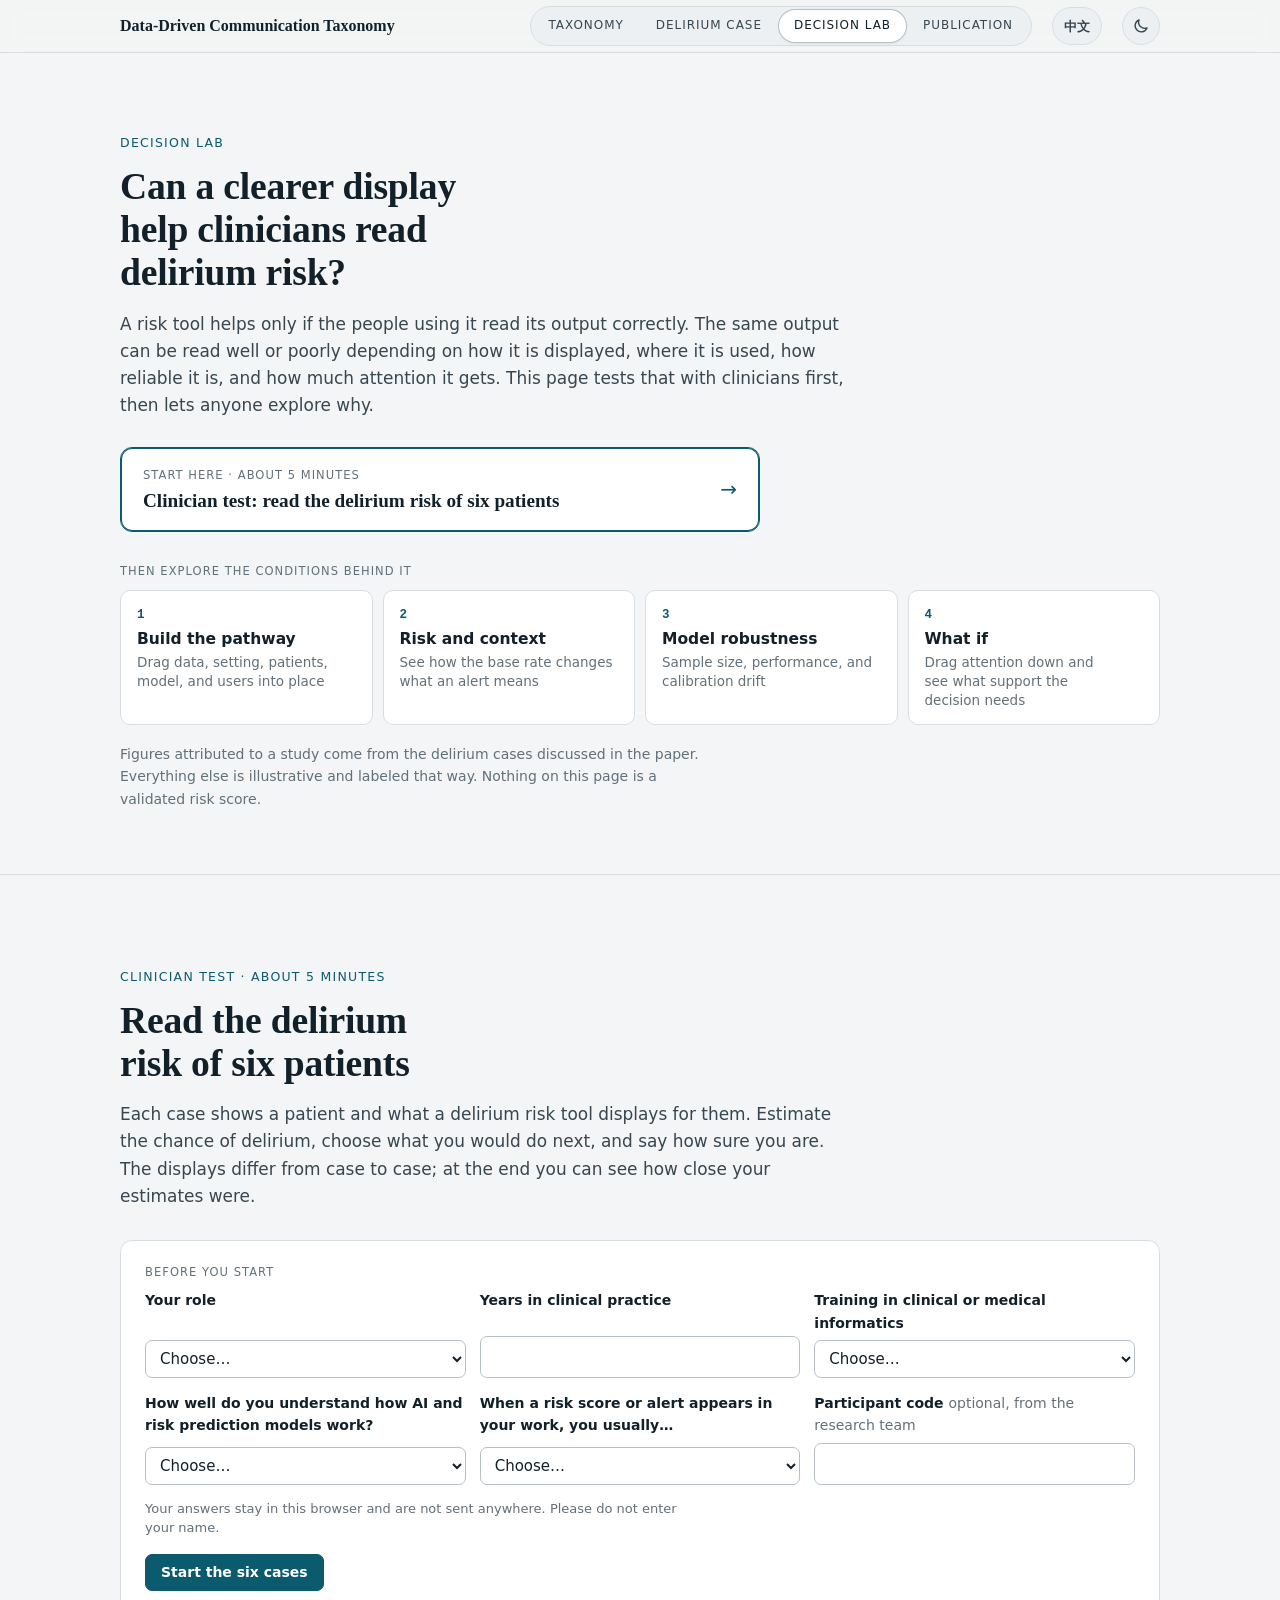
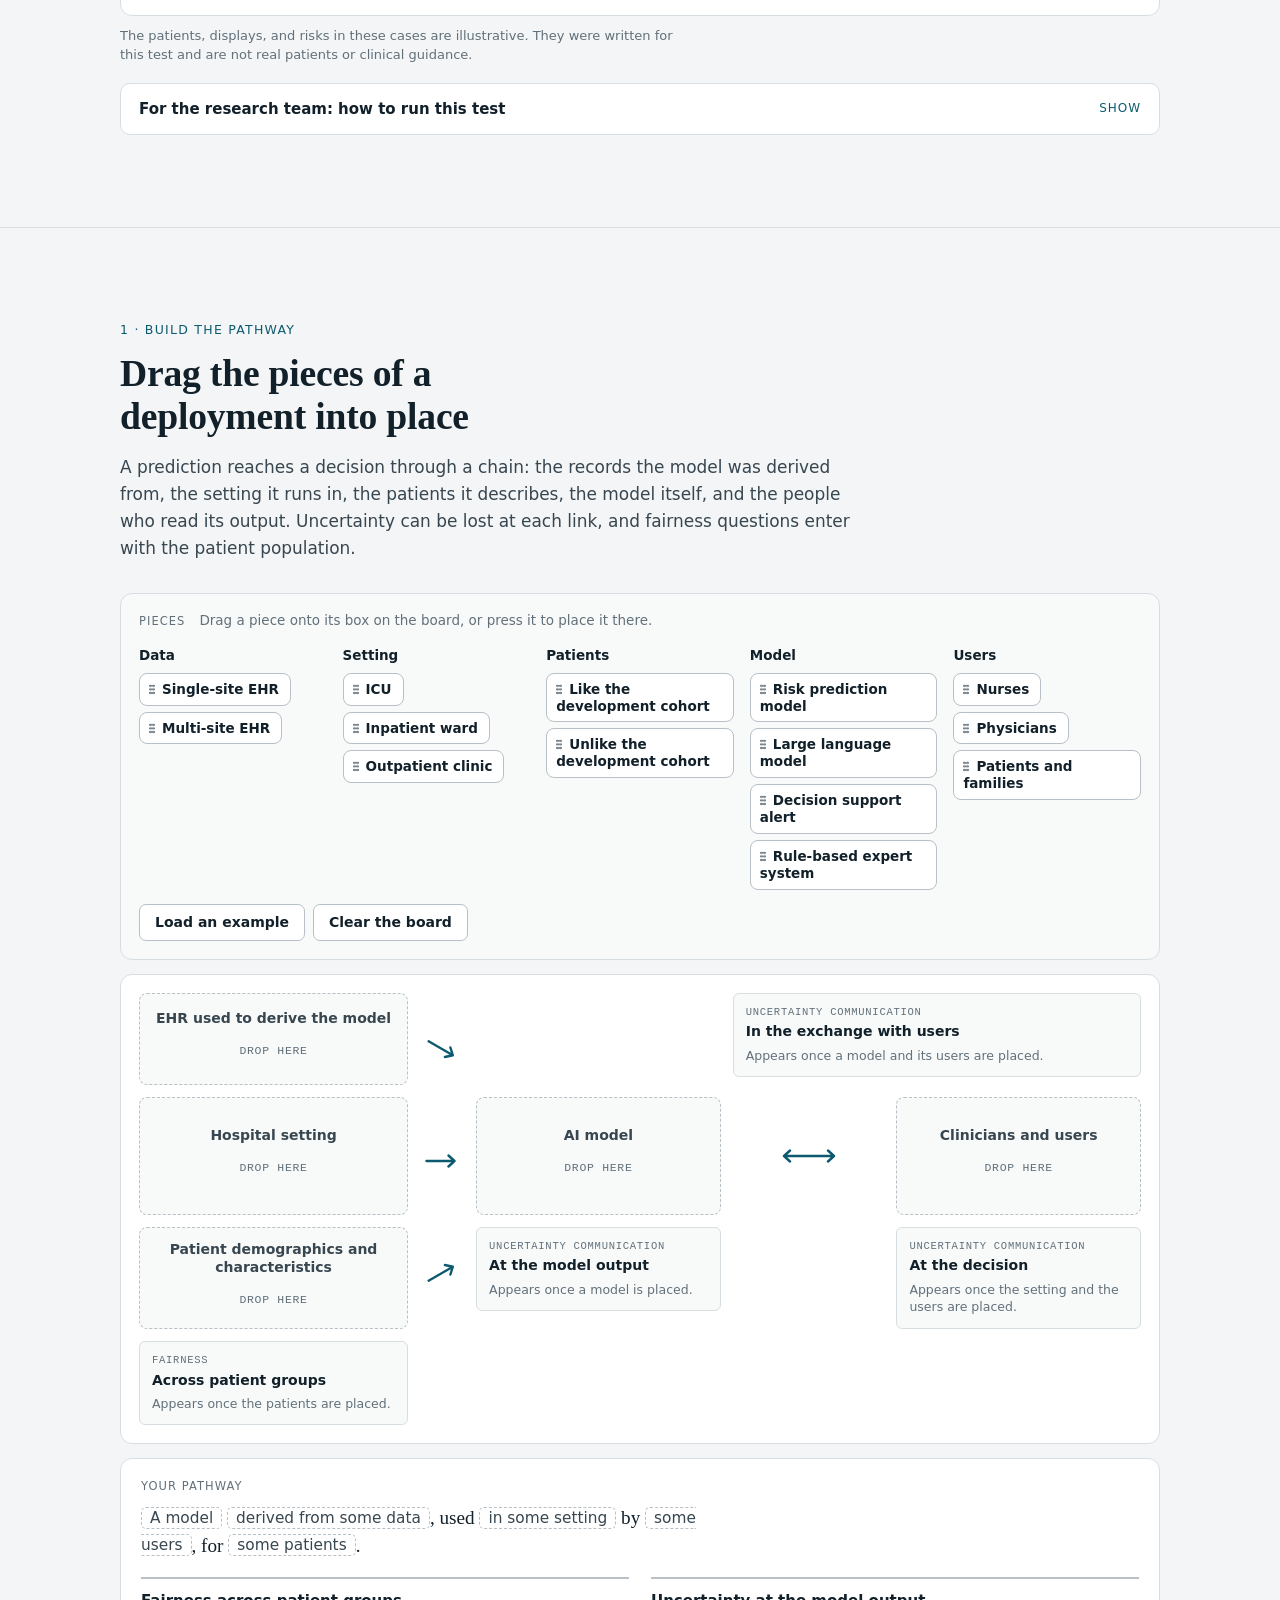
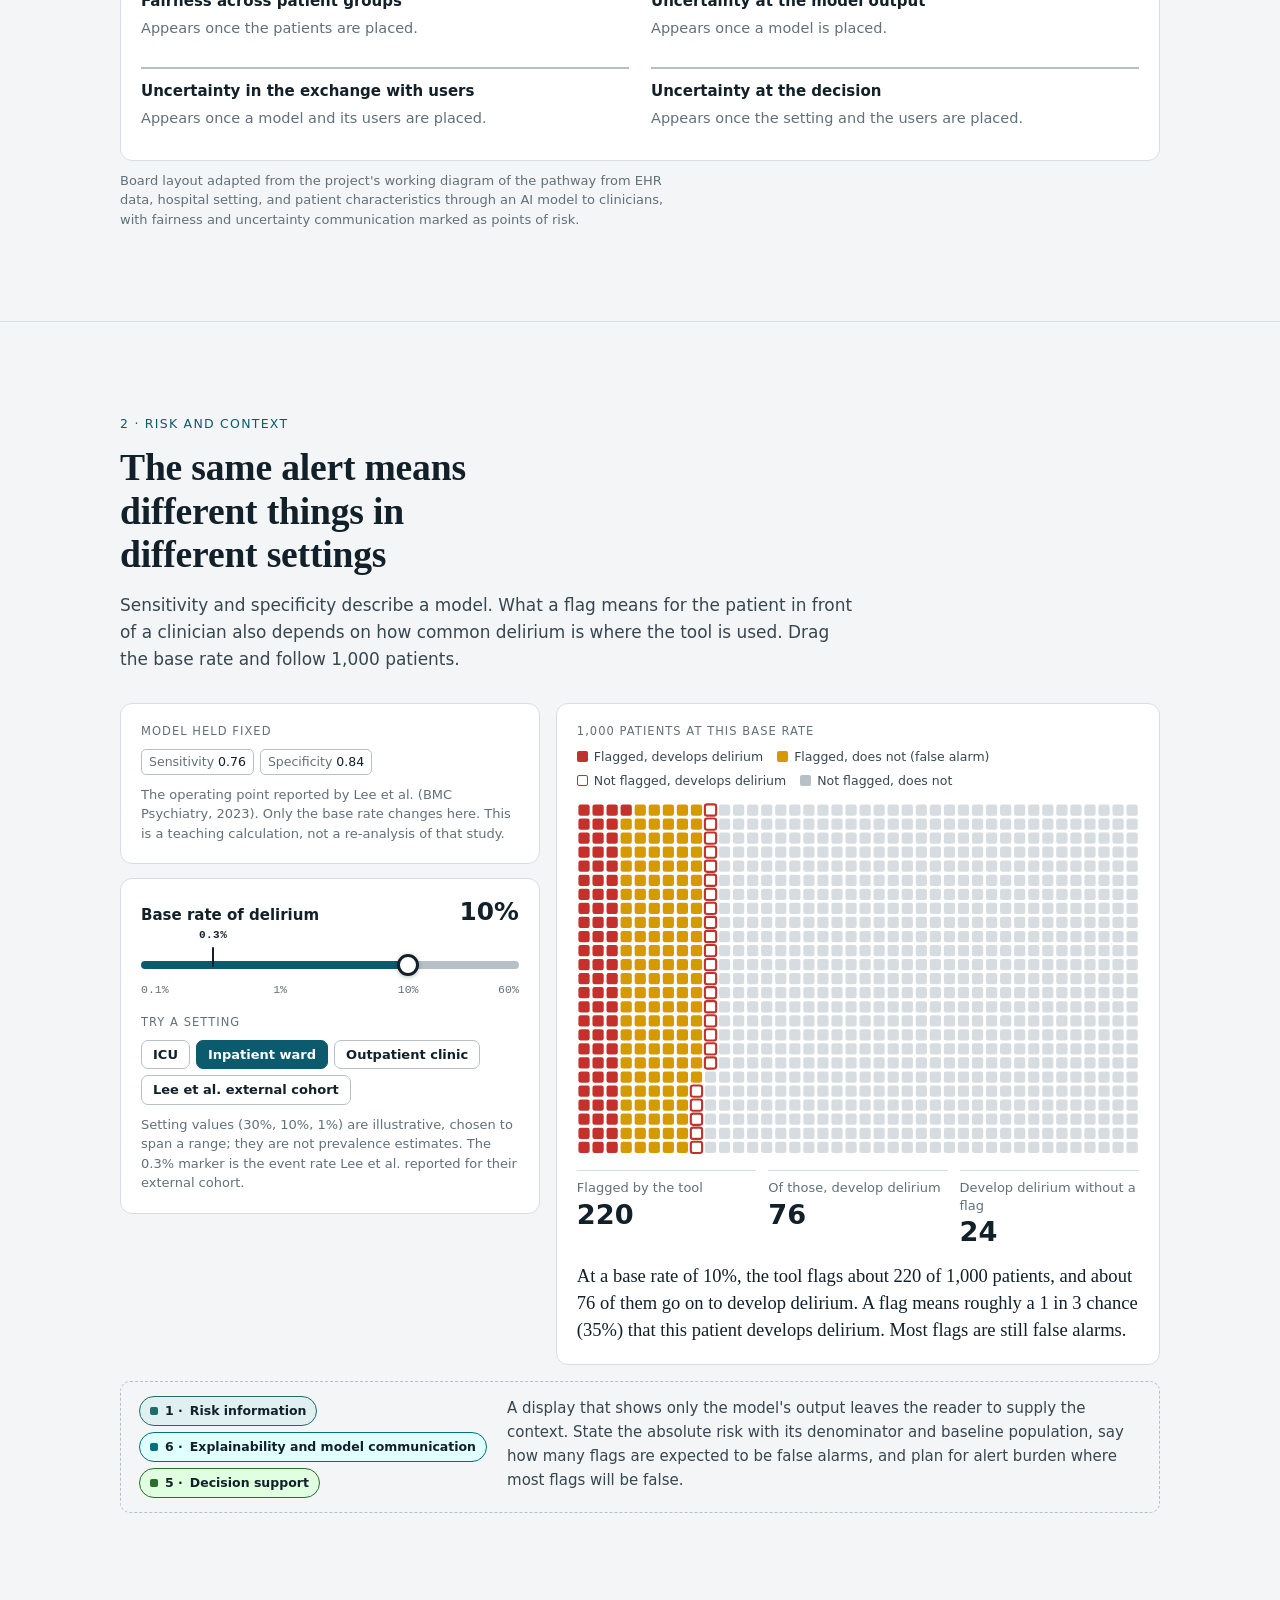
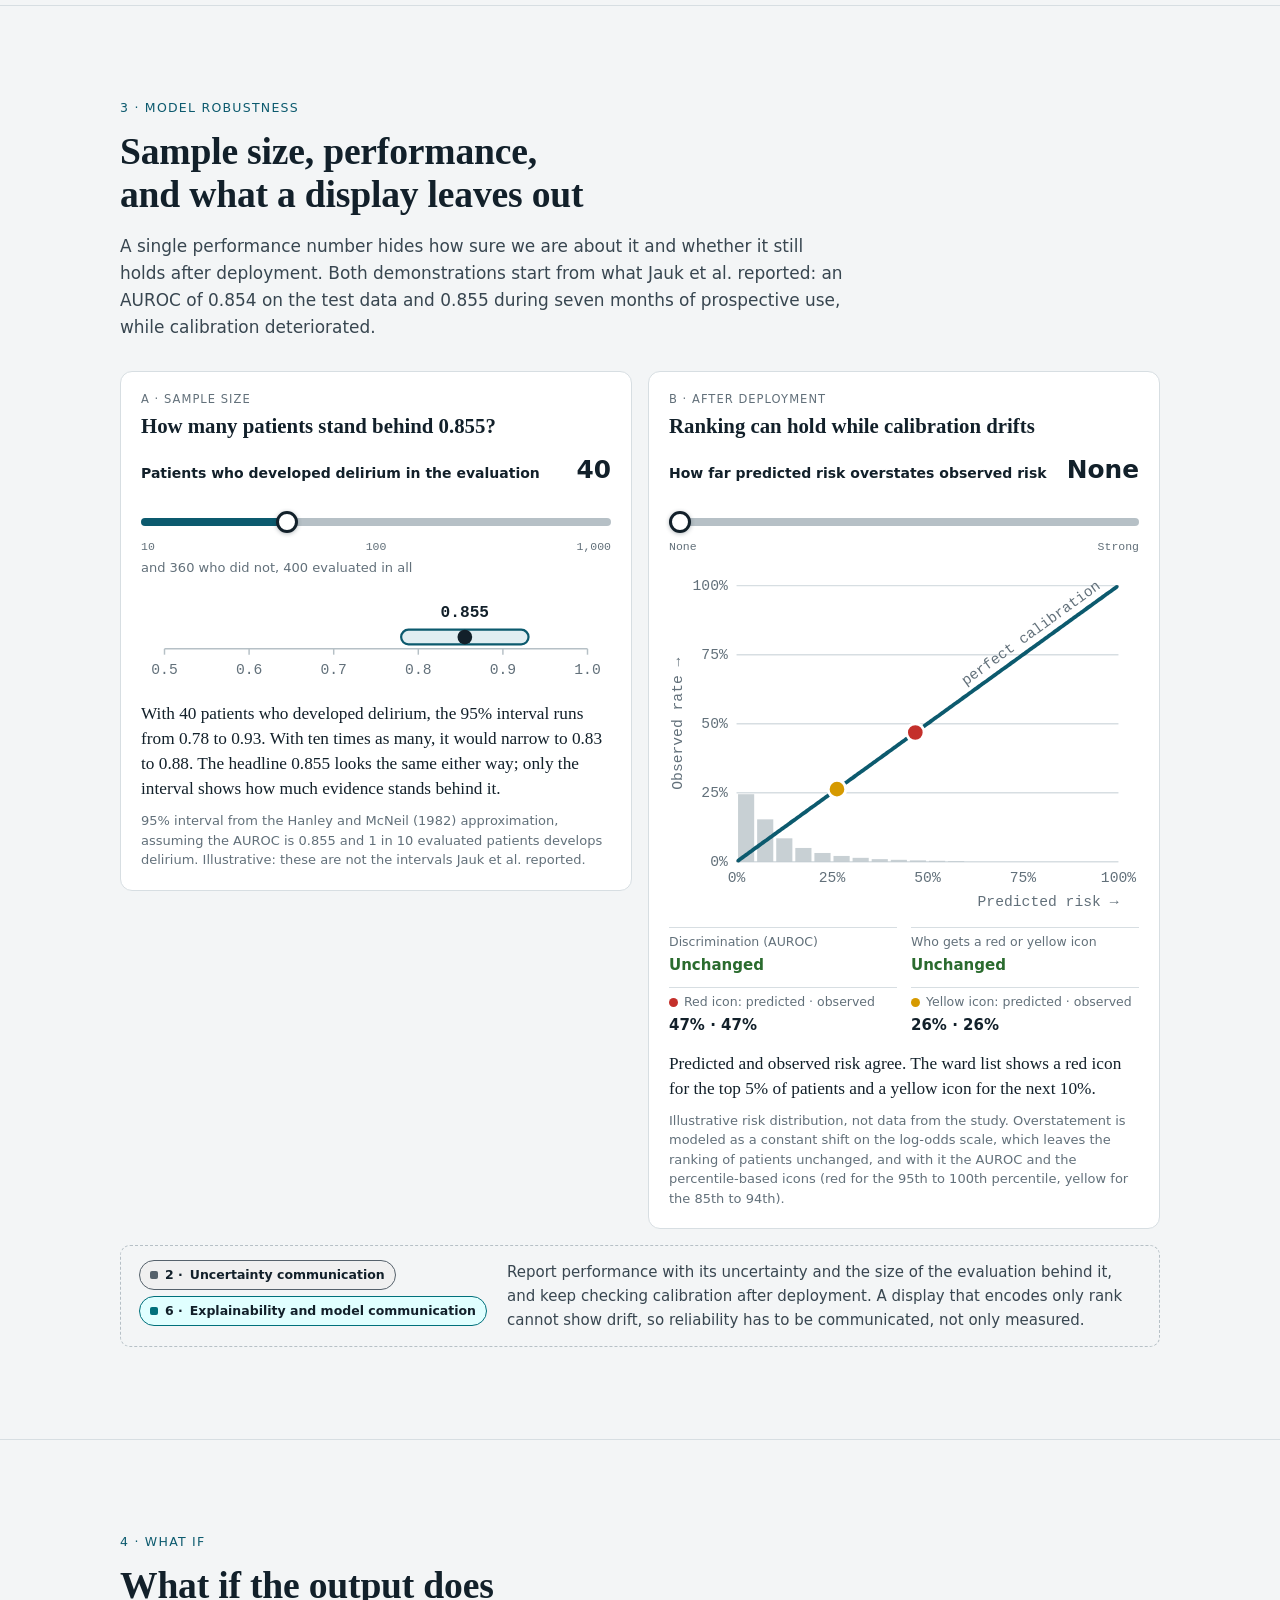
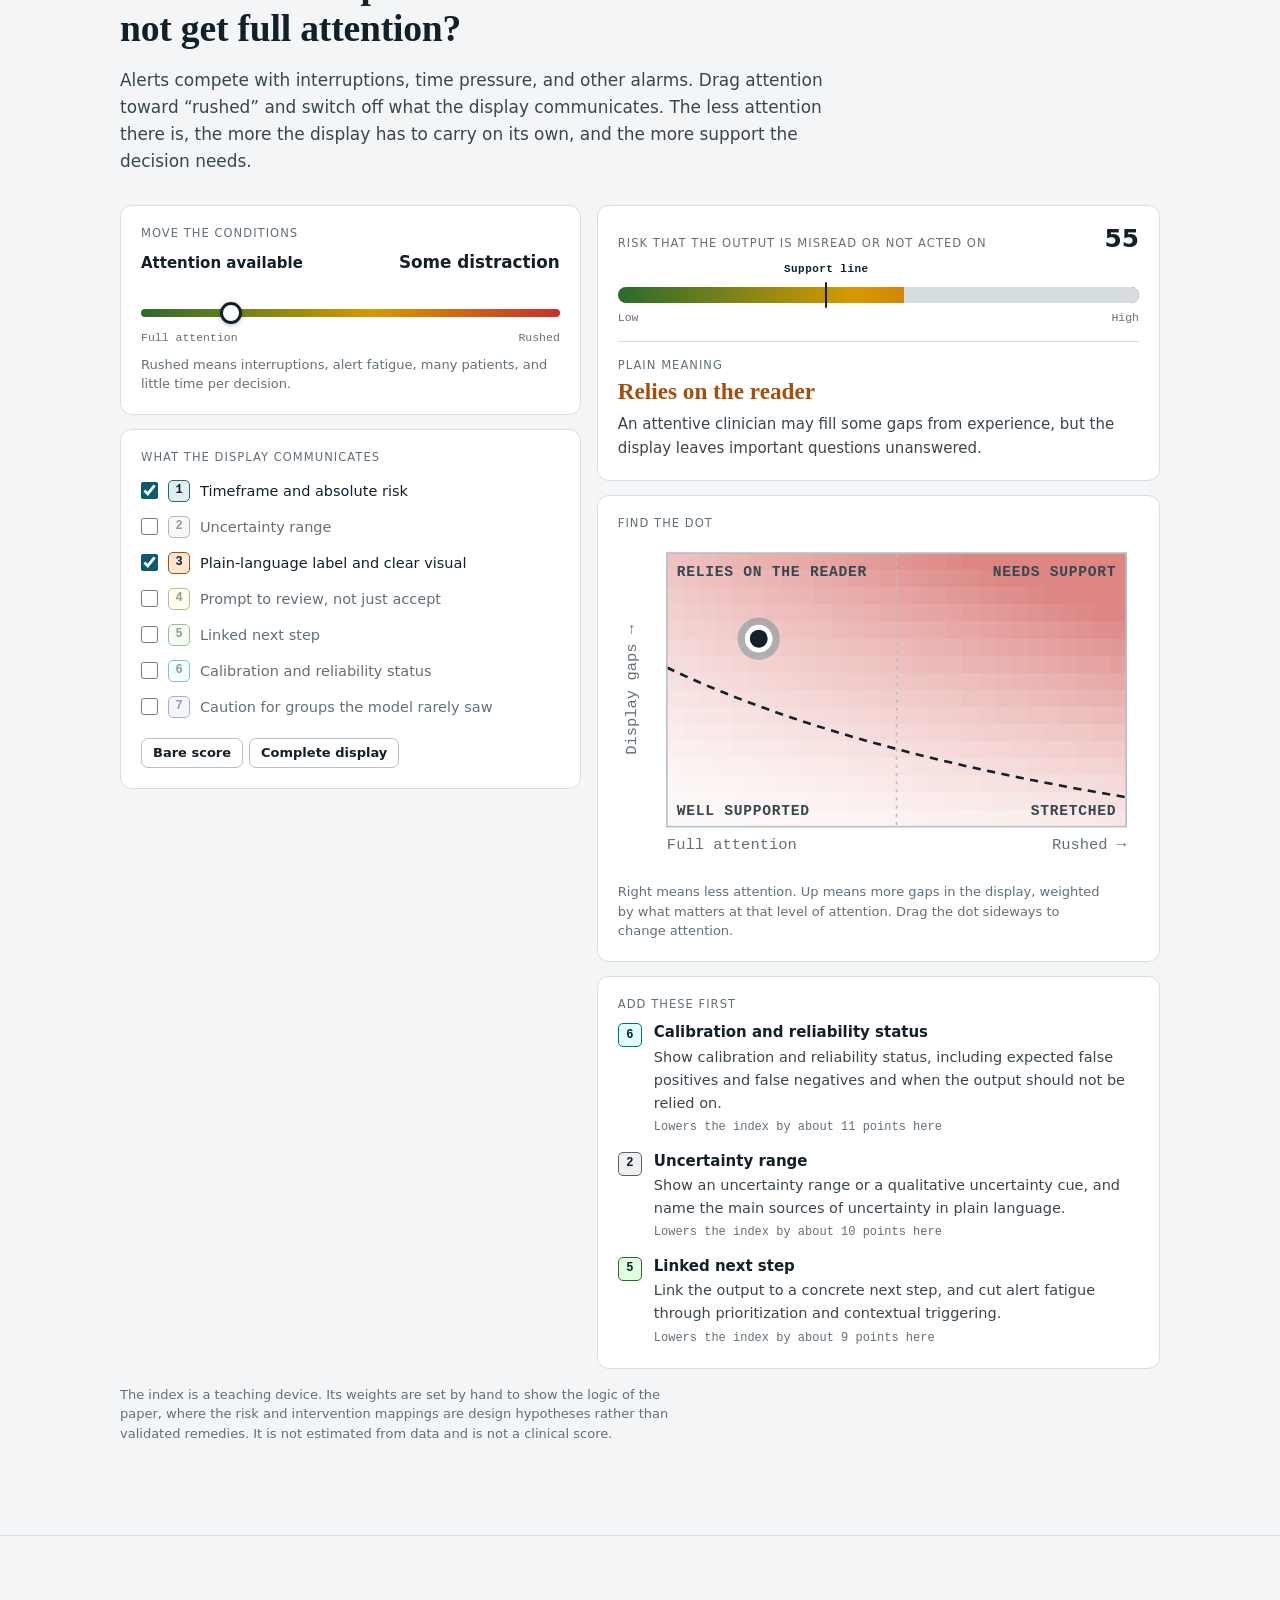
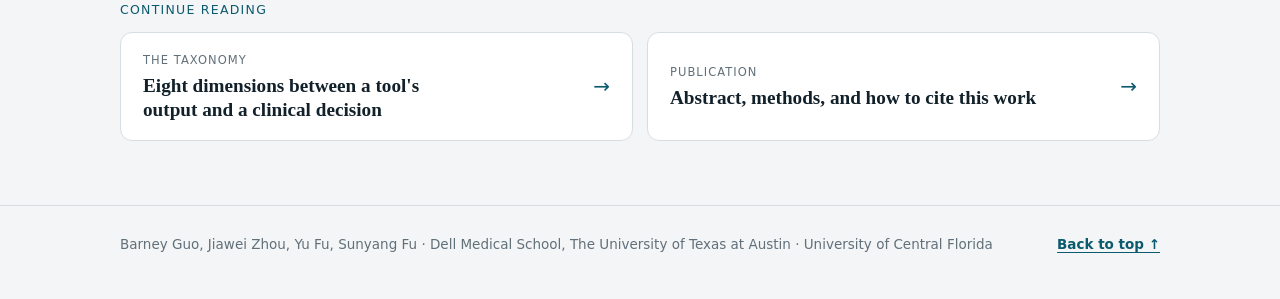
==== taxonomy-decision-lab.html @ 7ab99c5d "Ask clinicians about their informatics and AI background" ====
<!doctype html>
<html lang="en" data-title-zh="决策实验室 · 数据驱动沟通分类法">
<head>
<meta charset="utf-8">
<meta name="viewport" content="width=device-width, initial-scale=1">
<script>(function(d){var m=/[?&]lang=(en|zh)\b/.exec(location.search),l=m&&m[1];try{var t=localStorage.getItem('taxonomy-theme');if(t==='light'||t==='dark'){d.setAttribute('data-theme',t);}if(l){localStorage.setItem('taxonomy-lang',l);}else{l=localStorage.getItem('taxonomy-lang');}}catch(e){}if(l==='zh'){d.lang='zh-CN';}})(document.documentElement);</script>
<title>Decision lab · Data-Driven Communication Taxonomy</title>
<meta name="description" content="A clinician test of whether a clearer display helps clinicians read delirium risk, with hands-on demonstrations of how context, model robustness, and attention shape what a risk prediction needs to communicate, read through A Taxonomy of Issues in Healthcare Data-Driven Communication for Clinical Decision-Making.">
<link rel="preconnect" href="https://fonts.googleapis.com">
<link rel="preconnect" href="https://fonts.gstatic.com" crossorigin>
<link rel="stylesheet" href="https://fonts.googleapis.com/css2?family=Atkinson+Hyperlegible+Mono:wght@400;500;600&family=Atkinson+Hyperlegible+Next:ital,wght@0,400;0,500;0,600;0,700;1,400&family=Spectral:ital,wght@0,500;0,600;1,400;1,500&display=swap">
<link rel="stylesheet" href="taxonomy-shared.css">
<link rel="stylesheet" href="taxonomy-decision-lab.css">
</head>
<body>
<!-- Page 3 of 4 · Decision lab. Other pages: taxonomy.html, taxonomy-delirium.html, taxonomy-publication.html. Shared files: taxonomy-shared.css, taxonomy-shared.js. Files for this page only: taxonomy-decision-lab.css, taxonomy-decision-lab.js. -->

<header class="topbar">
  <div class="frame topbar-in">
    <a class="brand" href="taxonomy.html"><span data-l="en">Data-Driven Communication Taxonomy</span><span data-l="zh">数据驱动沟通分类法</span></a>
    <nav class="page-tabs" aria-label="Pages">
      <a class="page-tab" href="taxonomy.html"><span data-l="en">Taxonomy</span><span data-l="zh">分类法</span></a>
      <a class="page-tab" href="taxonomy-delirium.html"><span data-l="en">Delirium case</span><span data-l="zh">谵妄案例</span></a>
      <a class="page-tab" href="taxonomy-decision-lab.html" aria-current="page"><span data-l="en">Decision lab</span><span data-l="zh">决策实验室</span></a>
      <a class="page-tab" href="taxonomy-publication.html"><span data-l="en">Publication</span><span data-l="zh">论文</span></a>
    </nav>
    <button class="lang-toggle" type="button" lang="zh-CN" aria-label="Switch to Chinese">中文</button>
    <button class="theme-toggle" type="button" aria-label="Dark theme" aria-pressed="false" title="Switch to dark theme">
      <svg class="i-moon" width="18" height="18" viewBox="0 0 24 24" aria-hidden="true"><path d="M20 14.6A8.2 8.2 0 0 1 9.4 4a8.2 8.2 0 1 0 10.6 10.6Z" fill="none" stroke="currentColor" stroke-width="1.8" stroke-linejoin="round"/></svg>
      <svg class="i-sun" width="18" height="18" viewBox="0 0 24 24" aria-hidden="true"><circle cx="12" cy="12" r="4.2" fill="none" stroke="currentColor" stroke-width="1.8"/><path d="M12 2.6v2.2M12 19.2v2.2M2.6 12h2.2M19.2 12h2.2M5.4 5.4 7 7M17 17l1.6 1.6M5.4 18.6 7 17M17 7l1.6-1.6" stroke="currentColor" stroke-width="1.8" stroke-linecap="round"/></svg>
    </button>
  </div>
</header>

<main id="top">
  <section class="sec lab-hero" id="lab" aria-labelledby="lab-title">
    <div class="frame">
      <p class="kicker"><span data-l="en">Decision lab</span><span data-l="zh">决策实验室</span></p>
      <h1 id="lab-title"><span data-l="en">Can a clearer display help clinicians read delirium risk?</span><span data-l="zh">更清晰的显示，能帮助临床医生读懂谵妄风险吗？</span></h1>
      <p class="lede"><span data-l="en">A risk tool helps only if the people using it read its output correctly. The same output can be read well or poorly depending on how it is displayed, where it is used, how reliable it is, and how much attention it gets. This page tests that with clinicians first, then lets anyone explore why.</span><span data-l="zh">风险工具只有在使用者正确读懂它的输出时才有用。同一个输出能否被读懂，取决于它如何显示、在哪里使用、有多可靠，以及得到多少注意力。这个页面先请临床医生做测试，然后让任何人都可以探索其中的原因。</span></p>
      <a class="next-card lab-start" href="#test">
        <span><span class="label"><span data-l="en">Start here · about 5 minutes</span><span data-l="zh">从这里开始 · 约 5 分钟</span></span><span class="next-name"><span data-l="en">Clinician test: read the delirium risk of six patients</span><span data-l="zh">临床医生测试：判断六位患者的谵妄风险</span></span></span>
        <span class="next-arrow" aria-hidden="true">→</span>
      </a>
      <p class="label lab-then"><span data-l="en">Then explore the conditions behind it</span><span data-l="zh">然后探索背后的条件</span></p>
      <ol class="lab-steps">
        <li><a href="#pathway"><span class="lab-step-num">1</span><span class="lab-step-name"><span data-l="en">Build the pathway</span><span data-l="zh">搭建路径</span></span><span class="lab-step-q"><span data-l="en">Drag data, setting, patients, model, and users into place</span><span data-l="zh">把数据、场景、患者、模型和使用者拖到对应位置</span></span></a></li>
        <li><a href="#context"><span class="lab-step-num">2</span><span class="lab-step-name"><span data-l="en">Risk and context</span><span data-l="zh">风险与情境</span></span><span class="lab-step-q"><span data-l="en">See how the base rate changes what an alert means</span><span data-l="zh">看基础发生率如何改变一个警报的含义</span></span></a></li>
        <li><a href="#robust"><span class="lab-step-num">3</span><span class="lab-step-name"><span data-l="en">Model robustness</span><span data-l="zh">模型稳健性</span></span><span class="lab-step-q"><span data-l="en">Sample size, performance, and calibration drift</span><span data-l="zh">样本量、性能与校准漂移</span></span></a></li>
        <li><a href="#attention"><span class="lab-step-num">4</span><span class="lab-step-name"><span data-l="en">What if</span><span data-l="zh">如果……会怎样</span></span><span class="lab-step-q"><span data-l="en">Drag attention down and see what support the decision needs</span><span data-l="zh">降低注意力，看决策需要哪些支持</span></span></a></li>
      </ol>
      <p class="lab-note"><span data-l="en">Figures attributed to a study come from the delirium cases discussed in the paper. Everything else is illustrative and labeled that way. Nothing on this page is a validated risk score.</span><span data-l="zh">标注了出处的数字来自论文讨论的谵妄案例，其余均为示例性数据，并已注明。本页没有任何内容是经过验证的风险评分。</span></p>
    </div>
  </section>

  <section class="sec" id="test" aria-labelledby="test-title">
    <div class="frame">
      <p class="kicker"><span data-l="en">Clinician test · about 5 minutes</span><span data-l="zh">临床医生测试 · 约 5 分钟</span></p>
      <h2 id="test-title"><span data-l="en">Read the delirium risk of six patients</span><span data-l="zh">判断六位患者的谵妄风险</span></h2>
      <p class="lede"><span data-l="en">Each case shows a patient and what a delirium risk tool displays for them. Estimate the chance of delirium, choose what you would do next, and say how sure you are. The displays differ from case to case; at the end you can see how close your estimates were.</span><span data-l="zh">每个病例展示一位患者，以及谵妄风险工具为这位患者显示的内容。请估计发生谵妄的可能性，选择下一步怎么做，并说明你有多确定。各病例的显示方式不同；最后你可以看到自己的估计有多接近。</span></p>

      <div class="lab-card test" id="test-box">
        <form class="test-intro" id="test-intro">
          <p class="label"><span data-l="en">Before you start</span><span data-l="zh">开始之前</span></p>
          <div class="test-fields">
            <label class="test-field"><span><span data-l="en">Your role</span><span data-l="zh">你的身份</span></span>
              <select id="test-role" required>
                <option value="" data-zh="请选择…">Choose…</option>
                <option value="Nurse" data-zh="护士">Nurse</option>
                <option value="Physician" data-zh="医生">Physician</option>
                <option value="Other clinician" data-zh="其他临床人员">Other clinician</option>
                <option value="Not a clinician" data-zh="非临床人员">Not a clinician</option>
              </select>
            </label>
            <label class="test-field"><span><span data-l="en">Years in clinical practice</span><span data-l="zh">临床工作年限</span></span><input type="number" id="test-years" min="0" max="60" inputmode="numeric"></label>
            <label class="test-field"><span><span data-l="en">Training in clinical or medical informatics</span><span data-l="zh">临床或医学信息学培训</span></span>
              <select id="test-informatics" required>
                <option value="" data-zh="请选择…">Choose…</option>
                <option value="None" data-zh="没有">None</option>
                <option value="Courses or workshops" data-zh="上过一些课程或工作坊">Courses or workshops</option>
                <option value="Degree or certification" data-zh="学位或认证">Degree or certification</option>
              </select>
            </label>
            <label class="test-field"><span><span data-l="en">How well do you understand how AI and risk prediction models work?</span><span data-l="zh">你对 AI 和风险预测模型的工作原理了解多少？</span></span>
              <select id="test-ai" required>
                <option value="" data-zh="请选择…">Choose…</option>
                <option value="1" data-zh="1 · 完全不了解">1 · Not at all</option>
                <option value="2" data-zh="2 · 了解一点">2 · A little</option>
                <option value="3" data-zh="3 · 一般">3 · Moderately</option>
                <option value="4" data-zh="4 · 比较了解">4 · Well</option>
                <option value="5" data-zh="5 · 非常了解">5 · Very well</option>
              </select>
            </label>
            <label class="test-field"><span><span data-l="en">When a risk score or alert appears in your work, you usually…</span><span data-l="zh">工作中出现风险评分或警报时，你通常会……</span></span>
              <select id="test-alerts" required>
                <option value="" data-zh="请选择…">Choose…</option>
                <option value="Follow it" data-zh="照着做">Follow it</option>
                <option value="Weigh it with my own judgment" data-zh="结合自己的判断来权衡">Weigh it with my own judgment</option>
                <option value="Often dismiss or skip it" data-zh="常常忽略或直接关掉">Often dismiss or skip it</option>
                <option value="Rarely see them" data-zh="很少遇到这类提示">Rarely see them</option>
              </select>
            </label>
            <label class="test-field"><span><span data-l="en">Participant code </span><span data-l="zh">参与者编号 </span><em><span data-l="en">optional, from the research team</span><span data-l="zh">选填，由研究团队提供</span></em></span><input type="text" id="test-code" maxlength="24" autocomplete="off" spellcheck="false"></label>
          </div>
          <p class="lab-small" id="test-privacy"><span data-l="en">Your answers stay in this browser and are not sent anywhere. Please do not enter your name.</span><span data-l="zh">你的回答只保存在这个浏览器中，不会发送到任何地方。请不要填写姓名。</span></p>
          <button class="btn primary" type="submit"><span data-l="en">Start the six cases</span><span data-l="zh">开始六个病例</span></button>
        </form>

        <div class="test-case" id="test-case" hidden>
          <div class="test-progress"><span id="test-step"></span><span class="test-bar" aria-hidden="true"><span id="test-bar-fill"></span></span></div>
          <h3 class="test-patient" id="test-patient" tabindex="-1"></h3>
          <p class="test-vignette" id="test-vignette"></p>
          <p class="label"><span data-l="en">What the risk tool shows</span><span data-l="zh">风险工具显示的内容</span></p>
          <div class="test-display" id="test-display"></div>
          <form class="test-form" id="test-form">
            <fieldset>
              <legend id="test-q1"><span data-l="en">1. What is the chance this patient develops delirium in the next 48 hours?</span><span data-l="zh">1. 这位患者在接下来 48 小时内发生谵妄的可能性有多大？</span></legend>
              <div class="lab-slider-head"><span class="test-hint" id="test-hint"><span data-l="en">Tap or drag the line to answer</span><span data-l="zh">点按或拖动横线作答</span></span><output class="num" for="test-est">–</output></div>
              <div class="lab-range test-unset" id="test-range"><input type="range" id="test-est" min="0" max="100" step="1" value="50" aria-describedby="test-hint"></div>
              <div class="lab-ticks" aria-hidden="true"><span><span data-l="en">0 in 100</span><span data-l="zh">100 人中 0 人</span></span><span data-value="50">50</span><span><span data-l="en">100 in 100</span><span data-l="zh">100 人中 100 人</span></span></div>
            </fieldset>
            <fieldset>
              <legend><span data-l="en">2. What would you do next?</span><span data-l="zh">2. 你下一步会怎么做？</span></legend>
              <div class="test-options">
                <label><input type="radio" name="test-act" value="usual"><span data-l="en"> Continue usual care</span><span data-l="zh"> 继续常规护理</span></label>
                <label><input type="radio" name="test-act" value="reassess"><span data-l="en"> Reassess at the next shift</span><span data-l="zh"> 下一班次再评估</span></label>
                <label><input type="radio" name="test-act" value="prevent"><span data-l="en"> Start delirium prevention measures now</span><span data-l="zh"> 现在开始谵妄预防措施</span></label>
                <label><input type="radio" name="test-act" value="review"><span data-l="en"> Ask the team to review the patient now</span><span data-l="zh"> 现在请团队查看这位患者</span></label>
              </div>
            </fieldset>
            <fieldset>
              <legend><span data-l="en">3. How sure are you of your estimate?</span><span data-l="zh">3. 你对自己的估计有多确定？</span></legend>
              <div class="test-scale">
                <label><input type="radio" name="test-sure" value="1"><span>1<small><span data-l="en">Not at all</span><span data-l="zh">完全不确定</span></small></span></label>
                <label><input type="radio" name="test-sure" value="2"><span>2</span></label>
                <label><input type="radio" name="test-sure" value="3"><span>3</span></label>
                <label><input type="radio" name="test-sure" value="4"><span>4</span></label>
                <label><input type="radio" name="test-sure" value="5"><span>5<small><span data-l="en">Very sure</span><span data-l="zh">非常确定</span></small></span></label>
              </div>
            </fieldset>
            <button class="btn primary" type="submit" id="test-next" disabled><span data-l="en">Next case</span><span data-l="zh">下一个病例</span></button>
          </form>
        </div>

        <div class="test-done" id="test-done" hidden tabindex="-1"></div>
      </div>
      <p class="lab-small"><span data-l="en">The patients, displays, and risks in these cases are illustrative. They were written for this test and are not real patients or clinical guidance.</span><span data-l="zh">这些病例中的患者、显示和风险都是示例，专为本测试编写，不是真实患者，也不是临床指导。</span></p>

      <details class="full test-notes">
        <summary><span data-l="en">For the research team: how to run this test</span><span data-l="zh">致研究团队：如何开展这项测试</span></summary>
        <div class="test-notes-body">
          <ol>
            <li><span data-l="en"><b>Send each participant one link.</b> The <a href="taxonomy-decision-lab.html?group=1#test">group 1 link</a> shows the score-only display on cases 1, 3, and 5, and the <a href="taxonomy-decision-lab.html?group=2#test">group 2 link</a> shows it on cases 2, 4, and 6. Alternate the links between participants so every case is seen both ways. A link without a group picks one at random.</span><span data-l="zh"><b>给每位参与者发一个链接。</b><a href="taxonomy-decision-lab.html?group=1#test">第 1 组链接</a>在病例 1、3、5 显示仅有分数的版本，<a href="taxonomy-decision-lab.html?group=2#test">第 2 组链接</a>在病例 2、4、6 显示这个版本。请在参与者之间交替发送两个链接，这样每个病例的两种显示都会有人看到。不带组别的链接会随机分组。在链接末尾加上 <code>&amp;lang=zh</code> 可以直接打开中文版。</span></li>
            <li><span data-l="en"><b>Ask participants to take the test before exploring the rest of this page.</b> The sections below explain the very issues the test measures.</span><span data-l="zh"><b>请参与者先做测试，再浏览本页其余部分。</b>下面各节解释的正是测试所测量的问题。</span></li>
            <li><span data-l="en"><b>Collect the CSV files.</b> Each has one row per case: participant code, role, years in practice, informatics training, self-rated understanding of AI from 1 to 5, usual response to alerts, group, case, display version, estimate, reference risk, points off, action, confidence from 1 to 5, seconds spent on the case, comment, finish time, and the language the test was taken in. Nothing is sent from the page.</span><span data-l="zh"><b>收集 CSV 文件。</b>每个文件每个病例一行：参与者编号、身份、临床年限、信息学培训、1 到 5 的 AI 自评了解程度、对警报的通常反应、组别、病例、显示版本、估计值、参考风险、偏差点数、所选行动、1 到 5 的确定程度、在该病例上所花的秒数、意见、完成时间，以及答题时使用的语言。页面不会发送任何数据。</span></li>
            <li><span data-l="en"><b>Or collect them in REDCap.</b> Once the page is connected to the project’s REDCap survey (see the README), the results screen offers a button that opens the survey with every answer filled in, and the participant presses Submit there. The CSV download stays as a backup.</span><span data-l="zh"><b>也可以用 REDCap 收集。</b>网页接上项目的 REDCap 问卷后（见 README），结果页会出现一个按钮，打开已经填好全部回答的问卷，参与者在那里点击提交即可。CSV 下载仍然保留作为备用。</span></li>
            <li><span data-l="en"><b>Compare the two versions case by case</b> across participants: points off, confidence, the actions chosen, and time. The background questions let you compare them by informatics training and understanding of AI, and by whether participants say they tend to follow alerts or dismiss them, so recruit on purpose across those groups.</span><span data-l="zh"><b>逐个病例比较两种版本</b>在参与者之间的差异：偏差点数、确定程度、所选行动和用时。借助背景问题，还可以按信息学培训和对 AI 的了解程度来比较，并看参与者自称倾向于听从警报还是忽略警报，因此请有意识地从这些不同人群中招募参与者。</span></li>
          </ol>
          <p class="lab-small"><span data-l="en">Before collecting answers, pilot the test with two or three clinicians and check whether your institution’s review board needs to approve the study. The cases and reference risks are illustrative. The full display states each scenario’s recalibrated estimate, except in case 4, where it warns that the model likely underestimates, so differences in accuracy mainly show whether clinicians can use what a display communicates.</span><span data-l="zh">收集回答之前，请先找两三位临床医生做预测试，并确认你所在机构的伦理审查委员会是否需要审批这项研究。病例和参考风险都是示例。完整显示给出了每个情境重新校准后的估计（病例 4 除外，那里提醒模型很可能低估），因此准确性上的差异主要反映临床医生能否用好显示所传达的信息。</span></p>
        </div>
      </details>
    </div>
  </section>

  <section class="sec" id="pathway" aria-labelledby="path-title">
    <div class="frame">
      <p class="kicker"><span data-l="en">1 · Build the pathway</span><span data-l="zh">1 · 搭建路径</span></p>
      <h2 id="path-title"><span data-l="en">Drag the pieces of a deployment into place</span><span data-l="zh">把部署的各个环节拖到对应位置</span></h2>
      <p class="lede"><span data-l="en">A prediction reaches a decision through a chain: the records the model was derived from, the setting it runs in, the patients it describes, the model itself, and the people who read its output. Uncertainty can be lost at each link, and fairness questions enter with the patient population.</span><span data-l="zh">预测要经过一条链才能变成决策：模型所依据的记录、它运行的场景、它描述的患者、模型本身，以及阅读其输出的人。不确定性可能在每一环丢失，公平性问题则随着患者人群一起进入。</span></p>

      <div class="pw" id="pw">
        <div class="pw-tray" role="group" aria-labelledby="pw-tray-title">
          <div class="pw-tray-head">
            <p class="label" id="pw-tray-title"><span data-l="en">Pieces</span><span data-l="zh">部件</span></p>
            <p class="pw-hint"><span data-l="en">Drag a piece onto its box on the board, or press it to place it there.</span><span data-l="zh">把部件拖到面板上对应的方框里，或者直接点按它。</span></p>
          </div>
          <div class="pw-group">
            <p class="pw-group-name"><span data-l="en">Data</span><span data-l="zh">数据</span></p>
            <div class="pw-chips">
              <button type="button" class="pw-chip" data-kind="data" data-id="single" aria-pressed="false"><span data-l="en">Single-site EHR</span><span data-l="zh">单中心 EHR</span></button>
              <button type="button" class="pw-chip" data-kind="data" data-id="multi" aria-pressed="false"><span data-l="en">Multi-site EHR</span><span data-l="zh">多中心 EHR</span></button>
            </div>
          </div>
          <div class="pw-group">
            <p class="pw-group-name"><span data-l="en">Setting</span><span data-l="zh">场景</span></p>
            <div class="pw-chips">
              <button type="button" class="pw-chip" data-kind="setting" data-id="icu" aria-pressed="false">ICU</button>
              <button type="button" class="pw-chip" data-kind="setting" data-id="ward" aria-pressed="false"><span data-l="en">Inpatient ward</span><span data-l="zh">住院病房</span></button>
              <button type="button" class="pw-chip" data-kind="setting" data-id="outpatient" aria-pressed="false"><span data-l="en">Outpatient clinic</span><span data-l="zh">门诊</span></button>
            </div>
          </div>
          <div class="pw-group">
            <p class="pw-group-name"><span data-l="en">Patients</span><span data-l="zh">患者</span></p>
            <div class="pw-chips">
              <button type="button" class="pw-chip" data-kind="patients" data-id="match" aria-pressed="false"><span data-l="en">Like the development cohort</span><span data-l="zh">与开发队列相似</span></button>
              <button type="button" class="pw-chip" data-kind="patients" data-id="differ" aria-pressed="false"><span data-l="en">Unlike the development cohort</span><span data-l="zh">与开发队列不同</span></button>
            </div>
          </div>
          <div class="pw-group">
            <p class="pw-group-name"><span data-l="en">Model</span><span data-l="zh">模型</span></p>
            <div class="pw-chips">
              <button type="button" class="pw-chip" data-kind="model" data-id="risk" aria-pressed="false"><span data-l="en">Risk prediction model</span><span data-l="zh">风险预测模型</span></button>
              <button type="button" class="pw-chip" data-kind="model" data-id="llm" aria-pressed="false"><span data-l="en">Large language model</span><span data-l="zh">大语言模型</span></button>
              <button type="button" class="pw-chip" data-kind="model" data-id="cds" aria-pressed="false"><span data-l="en">Decision support alert</span><span data-l="zh">决策支持警报</span></button>
              <button type="button" class="pw-chip" data-kind="model" data-id="expert" aria-pressed="false"><span data-l="en">Rule-based expert system</span><span data-l="zh">基于规则的专家系统</span></button>
            </div>
          </div>
          <div class="pw-group">
            <p class="pw-group-name"><span data-l="en">Users</span><span data-l="zh">使用者</span></p>
            <div class="pw-chips">
              <button type="button" class="pw-chip" data-kind="users" data-id="nurses" aria-pressed="false"><span data-l="en">Nurses</span><span data-l="zh">护士</span></button>
              <button type="button" class="pw-chip" data-kind="users" data-id="physicians" aria-pressed="false"><span data-l="en">Physicians</span><span data-l="zh">医生</span></button>
              <button type="button" class="pw-chip" data-kind="users" data-id="patients" aria-pressed="false"><span data-l="en">Patients and families</span><span data-l="zh">患者及家属</span></button>
            </div>
          </div>
          <div class="pw-actions">
            <button type="button" class="btn" id="pw-example"><span data-l="en">Load an example</span><span data-l="zh">载入示例</span></button>
            <button type="button" class="btn" id="pw-clear"><span data-l="en">Clear the board</span><span data-l="zh">清空面板</span></button>
          </div>
        </div>

        <svg class="lab-sr" aria-hidden="true" focusable="false"><symbol id="pw-arrow" viewBox="0 0 34 14"><path d="M1.5 7h28M23.5 1.5 29.5 7 23.5 12.5" fill="none" stroke="currentColor" stroke-width="2.4" stroke-linecap="round" stroke-linejoin="round"/></symbol></svg>
        <div class="pw-board" aria-label="Pathway board" data-zh-label="路径面板">
          <div class="pw-slot" data-slot="data"><p class="pw-slot-name"><span data-l="en">EHR used to derive the model</span><span data-l="zh">用于开发模型的 EHR</span></p><div class="pw-slot-body"></div></div>
          <div class="pw-slot" data-slot="setting"><p class="pw-slot-name"><span data-l="en">Hospital setting</span><span data-l="zh">医院场景</span></p><div class="pw-slot-body"></div></div>
          <div class="pw-slot" data-slot="patients"><p class="pw-slot-name"><span data-l="en">Patient demographics and characteristics</span><span data-l="zh">患者人口学与特征</span></p><div class="pw-slot-body"></div></div>
          <div class="pw-join" aria-hidden="true">
            <svg width="34" height="14" viewBox="0 0 34 14"><use href="#pw-arrow"/></svg>
            <svg width="34" height="14" viewBox="0 0 34 14"><use href="#pw-arrow"/></svg>
            <svg width="34" height="14" viewBox="0 0 34 14"><use href="#pw-arrow"/></svg>
          </div>
          <div class="pw-slot pw-slot-core" data-slot="model"><p class="pw-slot-name"><span data-l="en">AI model</span><span data-l="zh">AI 模型</span></p><div class="pw-slot-body"></div></div>
          <div class="pw-link" aria-hidden="true"><svg width="58" height="14" viewBox="0 0 58 14"><path d="M4 7h50M10 1.5 4 7 10 12.5M48 1.5 54 7 48 12.5" fill="none" stroke="currentColor" stroke-width="2.4" stroke-linecap="round" stroke-linejoin="round"/></svg></div>
          <div class="pw-slot pw-slot-core" data-slot="users"><p class="pw-slot-name"><span data-l="en">Clinicians and users</span><span data-l="zh">临床医生与使用者</span></p><div class="pw-slot-body"></div></div>
          <div class="pw-check" data-check="fair"><p class="pw-check-kicker"><span data-l="en">Fairness</span><span data-l="zh">公平性</span></p><p class="pw-check-name"><span data-l="en">Across patient groups</span><span data-l="zh">跨患者群体</span></p><div class="pw-check-body"></div></div>
          <div class="pw-check" data-check="output"><p class="pw-check-kicker"><span data-l="en">Uncertainty communication</span><span data-l="zh">不确定性沟通</span></p><p class="pw-check-name"><span data-l="en">At the model output</span><span data-l="zh">在模型输出处</span></p><div class="pw-check-body"></div></div>
          <div class="pw-check" data-check="exchange"><p class="pw-check-kicker"><span data-l="en">Uncertainty communication</span><span data-l="zh">不确定性沟通</span></p><p class="pw-check-name"><span data-l="en">In the exchange with users</span><span data-l="zh">在与使用者的交互中</span></p><div class="pw-check-body"></div></div>
          <div class="pw-check" data-check="decision"><p class="pw-check-kicker"><span data-l="en">Uncertainty communication</span><span data-l="zh">不确定性沟通</span></p><p class="pw-check-name"><span data-l="en">At the decision</span><span data-l="zh">在决策处</span></p><div class="pw-check-body"></div></div>
        </div>
        <p class="lab-sr" id="pw-live" aria-live="polite"></p>
      </div>

      <div class="lab-card pw-read" id="pw-read"></div>
      <p class="lab-small"><span data-l="en">Board layout adapted from the project's working diagram of the pathway from EHR data, hospital setting, and patient characteristics through an AI model to clinicians, with fairness and uncertainty communication marked as points of risk.</span><span data-l="zh">面板布局改编自项目的工作示意图：从 EHR 数据、医院场景和患者特征出发，经过 AI 模型到达临床医生，并把公平性和不确定性沟通标为风险点。</span></p>
    </div>
  </section>

  <section class="sec" id="context" aria-labelledby="ctx-title">
    <div class="frame">
      <p class="kicker"><span data-l="en">2 · Risk and context</span><span data-l="zh">2 · 风险与情境</span></p>
      <h2 id="ctx-title"><span data-l="en">The same alert means different things in different settings</span><span data-l="zh">同一个警报，在不同场景下含义不同</span></h2>
      <p class="lede"><span data-l="en">Sensitivity and specificity describe a model. What a flag means for the patient in front of a clinician also depends on how common delirium is where the tool is used. Drag the base rate and follow 1,000 patients.</span><span data-l="zh">灵敏度和特异度描述的是模型。而一个警报对临床医生面前的这位患者意味着什么，还取决于谵妄在工具使用场景中有多常见。拖动基础发生率，看看 1,000 位患者会怎样。</span></p>

      <div class="ctx">
        <div class="ctx-controls">
          <div class="lab-card">
            <p class="label"><span data-l="en">Model held fixed</span><span data-l="zh">模型保持不变</span></p>
            <ul class="metrics"><li><span><span data-l="en">Sensitivity</span><span data-l="zh">灵敏度</span></span> 0.76</li><li><span><span data-l="en">Specificity</span><span data-l="zh">特异度</span></span> 0.84</li></ul>
            <p class="lab-small"><span data-l="en">The operating point reported by Lee et al. (BMC Psychiatry, 2023). Only the base rate changes here. This is a teaching calculation, not a re-analysis of that study.</span><span data-l="zh">这是 Lee 等（BMC Psychiatry，2023）报告的工作点。这里只改变基础发生率。这是一个教学用的计算，不是对该研究的重新分析。</span></p>
          </div>
          <div class="lab-card">
            <div class="lab-slider-head"><label for="ctx-rate"><span data-l="en">Base rate of delirium</span><span data-l="zh">谵妄的基础发生率</span></label><output class="num" for="ctx-rate">10%</output></div>
            <div class="lab-range ctx-range">
              <input type="range" id="ctx-rate" min="0" max="1000" step="1" value="721" aria-describedby="ctx-rate-note">
              <span class="lab-mark" data-value="0.003" aria-hidden="true"><span>0.3%</span></span>
            </div>
            <div class="lab-ticks" aria-hidden="true"><span>0.1%</span><span data-value="0.01">1%</span><span data-value="0.1">10%</span><span>60%</span></div>
            <p class="label ctx-presets-label"><span data-l="en">Try a setting</span><span data-l="zh">试试不同场景</span></p>
            <div class="lab-presets" id="ctx-presets">
              <button type="button" class="btn" data-setting="icu">ICU</button>
              <button type="button" class="btn" data-setting="ward"><span data-l="en">Inpatient ward</span><span data-l="zh">住院病房</span></button>
              <button type="button" class="btn" data-setting="outpatient"><span data-l="en">Outpatient clinic</span><span data-l="zh">门诊</span></button>
              <button type="button" class="btn" data-rate="0.003"><span data-l="en">Lee et al. external cohort</span><span data-l="zh">Lee 等的外部队列</span></button>
            </div>
            <p class="lab-small" id="ctx-rate-note"><span data-l="en">Setting values (30%, 10%, 1%) are illustrative, chosen to span a range; they are not prevalence estimates. The 0.3% marker is the event rate Lee et al. reported for their external cohort.</span><span data-l="zh">场景数值（30%、10%、1%）是为覆盖一个范围而选的示例值，不是患病率估计。0.3% 的标记是 Lee 等报告的外部队列发生率。</span></p>
          </div>
        </div>

        <div class="lab-card ctx-out">
          <div class="ctx-out-head">
            <p class="label"><span data-l="en">1,000 patients at this base rate</span><span data-l="zh">这个基础发生率下的 1,000 位患者</span></p>
            <ul class="ctx-legend">
              <li><i class="ctx-k ctx-tp"></i><span data-l="en">Flagged, develops delirium</span><span data-l="zh">被标记，发生谵妄</span></li>
              <li><i class="ctx-k ctx-fp"></i><span data-l="en">Flagged, does not (false alarm)</span><span data-l="zh">被标记，未发生（误报）</span></li>
              <li><i class="ctx-k ctx-fn"></i><span data-l="en">Not flagged, develops delirium</span><span data-l="zh">未被标记，发生谵妄</span></li>
              <li><i class="ctx-k ctx-tn"></i><span data-l="en">Not flagged, does not</span><span data-l="zh">未被标记，未发生</span></li>
            </ul>
          </div>
          <svg class="ctx-grid" id="ctx-grid" viewBox="0 0 400 250" role="img" aria-labelledby="ctx-plain"></svg>
          <dl class="ctx-stats">
            <div><dt><span data-l="en">Flagged by the tool</span><span data-l="zh">被工具标记</span></dt><dd class="num" id="ctx-flagged">0</dd></div>
            <div><dt><span data-l="en">Of those, develop delirium</span><span data-l="zh">其中发生谵妄</span></dt><dd class="num" id="ctx-tp">0</dd></div>
            <div><dt><span data-l="en">Develop delirium without a flag</span><span data-l="zh">未被标记却发生谵妄</span></dt><dd class="num" id="ctx-fn">0</dd></div>
          </dl>
          <p class="ctx-plain" id="ctx-plain" aria-live="polite"></p>
          <p class="ctx-from" id="ctx-from" hidden></p>
        </div>
      </div>

      <div class="lab-takeaway">
        <ul class="chips" data-dims="1 6 5"></ul>
        <p><span data-l="en">A display that shows only the model's output leaves the reader to supply the context. State the absolute risk with its denominator and baseline population, say how many flags are expected to be false alarms, and plan for alert burden where most flags will be false.</span><span data-l="zh">只显示模型输出的界面，等于让读者自己去补全情境。请写明绝对风险及其分母和基线人群，说明预计有多少标记是误报，并在大多数标记都会是误报的地方为警报负担做好准备。</span></p>
      </div>
    </div>
  </section>

  <section class="sec" id="robust" aria-labelledby="rob-title">
    <div class="frame">
      <p class="kicker"><span data-l="en">3 · Model robustness</span><span data-l="zh">3 · 模型稳健性</span></p>
      <h2 id="rob-title"><span data-l="en">Sample size, performance, and what a display leaves out</span><span data-l="zh">样本量、性能，以及显示遗漏了什么</span></h2>
      <p class="lede"><span data-l="en">A single performance number hides how sure we are about it and whether it still holds after deployment. Both demonstrations start from what Jauk et al. reported: an AUROC of 0.854 on the test data and 0.855 during seven months of prospective use, while calibration deteriorated.</span><span data-l="zh">单一的性能数字掩盖了我们对它有多确定，以及它在部署后是否仍然成立。两个演示都以 Jauk 等报告的数据为起点：测试数据上 AUROC 为 0.854，七个月前瞻性使用期间为 0.855，而校准变差了。</span></p>

      <div class="rob">
        <article class="lab-card rob-card" aria-labelledby="rob-a-title">
          <p class="label"><span data-l="en">A · Sample size</span><span data-l="zh">A · 样本量</span></p>
          <h3 id="rob-a-title"><span data-l="en">How many patients stand behind 0.855?</span><span data-l="zh">0.855 背后有多少患者？</span></h3>
          <div class="lab-slider-head"><label for="rob-n"><span data-l="en">Patients who developed delirium in the evaluation</span><span data-l="zh">评估中发生谵妄的患者数</span></label><output class="num" for="rob-n">40</output></div>
          <div class="lab-range"><input type="range" id="rob-n" min="0" max="1000" step="1" value="301" aria-describedby="rob-a-note"></div>
          <div class="lab-ticks" aria-hidden="true"><span>10</span><span data-value="100">100</span><span>1,000</span></div>
          <p class="rob-sub" id="rob-n-sub"></p>
          <svg class="rob-svg" id="rob-ci" viewBox="0 0 320 64" role="img" aria-labelledby="rob-ci-text"></svg>
          <p class="rob-plain" id="rob-ci-text" aria-live="polite"></p>
          <p class="lab-small" id="rob-a-note"><span data-l="en">95% interval from the Hanley and McNeil (1982) approximation, assuming the AUROC is 0.855 and 1 in 10 evaluated patients develops delirium. Illustrative: these are not the intervals Jauk et al. reported.</span><span data-l="zh">95% 区间采用 Hanley 和 McNeil（1982）的近似方法，假设 AUROC 为 0.855、每 10 位评估患者中有 1 位发生谵妄。仅为示例，并非 Jauk 等报告的区间。</span></p>
        </article>

        <article class="lab-card rob-card" aria-labelledby="rob-b-title">
          <p class="label"><span data-l="en">B · After deployment</span><span data-l="zh">B · 部署之后</span></p>
          <h3 id="rob-b-title"><span data-l="en">Ranking can hold while calibration drifts</span><span data-l="zh">排序可以不变，校准却在漂移</span></h3>
          <div class="lab-slider-head"><label for="rob-drift"><span data-l="en">How far predicted risk overstates observed risk</span><span data-l="zh">预测风险比实际风险高估了多少</span></label><output class="num" for="rob-drift"><span data-l="en">None</span><span data-l="zh">无</span></output></div>
          <div class="lab-range"><input type="range" id="rob-drift" min="0" max="140" step="5" value="0" aria-describedby="rob-b-note"></div>
          <div class="lab-ticks" aria-hidden="true"><span><span data-l="en">None</span><span data-l="zh">无</span></span><span><span data-l="en">Strong</span><span data-l="zh">严重</span></span></div>
          <svg class="rob-svg" id="rob-cal" viewBox="0 0 320 236" role="img" aria-labelledby="rob-cal-text"></svg>
          <dl class="rob-read">
            <div><dt><span data-l="en">Discrimination (AUROC)</span><span data-l="zh">区分度（AUROC）</span></dt><dd class="rob-same"><span data-l="en">Unchanged</span><span data-l="zh">不变</span></dd></div>
            <div><dt><span data-l="en">Who gets a red or yellow icon</span><span data-l="zh">谁会得到红色或黄色图标</span></dt><dd class="rob-same"><span data-l="en">Unchanged</span><span data-l="zh">不变</span></dd></div>
            <div><dt><i class="rob-key rob-key-red"></i><span data-l="en">Red icon: predicted · observed</span><span data-l="zh">红色图标：预测 · 实际</span></dt><dd class="num" id="rob-red">–</dd></div>
            <div><dt><i class="rob-key rob-key-amber"></i><span data-l="en">Yellow icon: predicted · observed</span><span data-l="zh">黄色图标：预测 · 实际</span></dt><dd class="num" id="rob-amber">–</dd></div>
          </dl>
          <p class="rob-plain" id="rob-cal-text" aria-live="polite"></p>
          <p class="lab-small" id="rob-b-note"><span data-l="en">Illustrative risk distribution, not data from the study. Overstatement is modeled as a constant shift on the log-odds scale, which leaves the ranking of patients unchanged, and with it the AUROC and the percentile-based icons (red for the 95th to 100th percentile, yellow for the 85th to 94th).</span><span data-l="zh">示例性的风险分布，并非该研究的数据。高估被建模为对数几率尺度上的固定偏移，这不会改变患者的排序，因此 AUROC 和基于百分位的图标（红色为第 95 至 100 百分位，黄色为第 85 至 94 百分位）都保持不变。</span></p>
        </article>
      </div>

      <div class="lab-takeaway">
        <ul class="chips" data-dims="2 6"></ul>
        <p><span data-l="en">Report performance with its uncertainty and the size of the evaluation behind it, and keep checking calibration after deployment. A display that encodes only rank cannot show drift, so reliability has to be communicated, not only measured.</span><span data-l="zh">报告性能时要附上它的不确定性和评估的样本量，并在部署后持续检查校准。只编码排序的显示无法呈现漂移，所以可靠性不仅要被测量，还要被传达。</span></p>
      </div>
    </div>
  </section>

  <section class="sec" id="attention" aria-labelledby="att-title">
    <div class="frame">
      <p class="kicker"><span data-l="en">4 · What if</span><span data-l="zh">4 · 如果……会怎样</span></p>
      <h2 id="att-title"><span data-l="en">What if the output does not get full attention?</span><span data-l="zh">如果输出没有得到充分的注意会怎样？</span></h2>
      <p class="lede"><span data-l="en">Alerts compete with interruptions, time pressure, and other alarms. Drag attention toward “rushed” and switch off what the display communicates. The less attention there is, the more the display has to carry on its own, and the more support the decision needs.</span><span data-l="zh">警报要与打断、时间压力和其他报警争夺注意力。把注意力拖向“匆忙”，并关掉显示所传达的内容。注意力越少，显示就越需要自己把信息讲清楚，决策也就越需要支持。</span></p>

      <div class="att">
        <div class="att-controls">
          <div class="lab-card">
            <p class="label"><span data-l="en">Move the conditions</span><span data-l="zh">调整条件</span></p>
            <div class="lab-slider-head"><label for="att-rush"><span data-l="en">Attention available</span><span data-l="zh">可用的注意力</span></label><output for="att-rush"><span data-l="en">Full</span><span data-l="zh">充分</span></output></div>
            <div class="lab-range att-range"><input type="range" id="att-rush" min="0" max="100" step="1" value="20"></div>
            <div class="lab-ticks" aria-hidden="true"><span><span data-l="en">Full attention</span><span data-l="zh">注意力充分</span></span><span><span data-l="en">Rushed</span><span data-l="zh">匆忙</span></span></div>
            <p class="lab-small"><span data-l="en">Rushed means interruptions, alert fatigue, many patients, and little time per decision.</span><span data-l="zh">匆忙指频繁被打断、警报疲劳、患者多、每个决策的时间少。</span></p>
          </div>
          <div class="lab-card">
            <p class="label" id="att-toggles-label"><span data-l="en">What the display communicates</span><span data-l="zh">显示传达的内容</span></p>
            <ul class="att-toggles" id="att-toggles" aria-labelledby="att-toggles-label"></ul>
            <div class="lab-presets">
              <button type="button" class="btn" id="att-bare"><span data-l="en">Bare score</span><span data-l="zh">只有分数</span></button>
              <button type="button" class="btn" id="att-full"><span data-l="en">Complete display</span><span data-l="zh">完整显示</span></button>
            </div>
          </div>
        </div>

        <div class="att-out">
          <div class="lab-card">
            <div class="lab-slider-head"><p class="label" id="att-meter-label"><span data-l="en">Risk that the output is misread or not acted on</span><span data-l="zh">输出被误读或没有被采取行动的风险</span></p><output class="num" id="att-score">0</output></div>
            <div class="att-meter" id="att-meter" role="meter" aria-labelledby="att-meter-label" aria-valuemin="0" aria-valuemax="100" aria-valuenow="0"><span class="att-cover" id="att-cover"></span><span class="att-line" aria-hidden="true"><span><span data-l="en">Support line</span><span data-l="zh">需要支持</span></span></span></div>
            <div class="lab-ticks" aria-hidden="true"><span><span data-l="en">Low</span><span data-l="zh">低</span></span><span><span data-l="en">High</span><span data-l="zh">高</span></span></div>
            <div class="att-profile" id="att-profile">
              <p class="label"><span data-l="en">Plain meaning</span><span data-l="zh">通俗解释</span></p>
              <h3 id="att-profile-name"></h3>
              <p id="att-profile-text" aria-live="polite"></p>
            </div>
          </div>
          <div class="lab-card">
            <p class="label"><span data-l="en">Find the dot</span><span data-l="zh">找到圆点</span></p>
            <svg class="att-map" id="att-map" viewBox="0 0 320 204" role="img" aria-label="Map of attention against display gaps. The shading darkens where the risk index is higher, and a dashed line marks where support becomes necessary." data-zh-label="注意力与显示缺口的关系图。风险指数越高，阴影越深；虚线标出需要支持的位置。"></svg>
            <p class="lab-small"><span data-l="en">Right means less attention. Up means more gaps in the display, weighted by what matters at that level of attention. Drag the dot sideways to change attention.</span><span data-l="zh">越往右注意力越少；越往上显示的缺口越多（按该注意力水平下各要素的重要性加权）。左右拖动圆点可以改变注意力。</span></p>
          </div>
          <div class="lab-card att-support" id="att-support" aria-live="polite"></div>
        </div>
      </div>
      <p class="lab-small att-note"><span data-l="en">The index is a teaching device. Its weights are set by hand to show the logic of the paper, where the risk and intervention mappings are design hypotheses rather than validated remedies. It is not estimated from data and is not a clinical score.</span><span data-l="zh">这个指数是教学工具。它的权重是人为设定的，用来展示论文的逻辑；论文中的风险与改进对应关系是设计假设，而不是经过验证的解决方案。它不是从数据中估计出来的，也不是临床评分。</span></p>
    </div>
  </section>

  <nav class="sec next" aria-labelledby="next-title">
    <div class="frame">
      <p class="kicker" id="next-title"><span data-l="en">Continue reading</span><span data-l="zh">继续阅读</span></p>
      <div class="next-grid">
        <a class="next-card" href="taxonomy.html#taxonomy">
          <span><span class="label"><span data-l="en">The taxonomy</span><span data-l="zh">分类法</span></span><span class="next-name"><span data-l="en">Eight dimensions between a tool's output and a clinical decision</span><span data-l="zh">从工具输出到临床决策之间的八个维度</span></span></span>
          <span class="next-arrow" aria-hidden="true">→</span>
        </a>
        <a class="next-card" href="taxonomy-publication.html">
          <span><span class="label"><span data-l="en">Publication</span><span data-l="zh">论文</span></span><span class="next-name"><span data-l="en">Abstract, methods, and how to cite this work</span><span data-l="zh">摘要、方法与引用方式</span></span></span>
          <span class="next-arrow" aria-hidden="true">→</span>
        </a>
      </div>
    </div>
  </nav>
</main>

<footer class="foot">
  <div class="frame">
    <span><span data-l="en">Barney Guo, Jiawei Zhou, Yu Fu, Sunyang Fu · Dell Medical School, The University of Texas at Austin · University of Central Florida</span><span data-l="zh">Barney Guo, Jiawei Zhou, Yu Fu, Sunyang Fu · 德克萨斯大学奥斯汀分校戴尔医学院 · 中佛罗里达大学</span></span>
    <a href="#top"><span data-l="en">Back to top ↑</span><span data-l="zh">回到顶部 ↑</span></a>
  </div>
</footer>

<script src="taxonomy-shared.js"></script>
<script src="taxonomy-decision-lab.js"></script>
</body>
</html>
---- taxonomy-shared.css ----
/* Shared by the four project pages: taxonomy.html (Taxonomy), taxonomy-delirium.html (Delirium case), taxonomy-decision-lab.html (Decision lab), taxonomy-publication.html (Publication).
   taxonomy-decision-lab.html also loads taxonomy-decision-lab.css for its own sections.
   Layout: one reading column (about 68ch) inside a 1120px frame. The dimension rail, case cards and figures use the full frame. A slim sticky nav with one tab per page.
   Subject: the path from a model's output to a clinical decision, keyed to the eight dimension fills used in the paper's Tables 3 and 4 and Figure 2. */
:root{
  --bg:#F3F5F6; --surface:#FFFFFF; --raised:#F8FAFA; --ink:#12202A; --ink-2:#384650; --muted:#62707A;
  --rule:#D7DEE2; --rule-2:#B6C0C6; --accent:#0C5A6E; --accent-2:#08495A; --accent-soft:#E1EEF2; --on-accent:#FFFFFF;
  --chrome:#22313B; --on-chrome:#E9EFF2; --sig-red:#C4302B; --sig-amber:#D69A00; --sheet:#FFFFFF; --code-bg:#ECF0F2;
  --d1:#1E6B6B; --d1f:#E0F0F0; --d2:#56626C; --d2f:#F0F0F0; --d3:#A64E0C; --d3f:#FFE8D1; --d4:#746500; --d4f:#FFFFD9;
  --d5:#2A6B2E; --d5f:#E0FFE0; --d6:#00707B; --d6f:#E0FFFF; --d7:#4246B5; --d7f:#EBEBFF; --d8:#962D93; --d8f:#FFE6FF;
  --f-display:"Source Serif 4", Georgia, "Times New Roman", serif;
  --f-body:"Source Sans 3", system-ui, -apple-system, "Segoe UI", Roboto, Arial, sans-serif;
  --f-mono:"Source Code Pro", ui-monospace, "SFMono-Regular", Menlo, Consolas, monospace;
  --frame:1120px; --measure:68ch;
  --header-h:56px; /* room the sticky nav takes at the top; anchors and sticky panels sit below it */
}
@media (prefers-color-scheme: dark){
  :root:not([data-theme="light"]){
    --bg:#0D1317; --surface:#141C21; --raised:#18222A; --ink:#E2E8EC; --ink-2:#B8C4CB; --muted:#8B99A3;
    --rule:#25313A; --rule-2:#3B4952; --accent:#6BC2D6; --accent-2:#93D5E5; --accent-soft:#153039; --on-accent:#0D1317;
    --chrome:#26353F; --on-chrome:#E2E8EC; --sig-red:#F0605A; --sig-amber:#F2C14E; --sheet:#F4F6F7; --code-bg:#10191E;
    --d1:#7DCACA; --d1f:#142A2B; --d2:#B4BEC5; --d2f:#20272B; --d3:#F2A766; --d3f:#35251A; --d4:#E1D068; --d4f:#2E2C17;
    --d5:#88D18C; --d5f:#17301A; --d6:#6BD0DA; --d6f:#12303A; --d7:#ABADFF; --d7f:#212346; --d8:#EE9BEA; --d8f:#341B35;
    color-scheme:dark;
  }
}
:root[data-theme="light"]{color-scheme:light}
/* language · all pages. Text is written in both languages as sibling [data-l="en"] and [data-l="zh"] elements, and <html lang>
   decides which shows (taxonomy-shared.js switches it and saves the choice). Chinese uses Noto Serif SC and Noto Sans SC, falls back to system CJK faces, and drops italics. */
html:not([lang|="zh"]) [data-l="zh"],html[lang|="zh"] [data-l="en"]{display:none!important}
html[lang|="zh"]{--f-display:"Source Serif 4","Noto Serif SC","Source Han Serif SC","Songti SC","Microsoft YaHei",sans-serif;--f-body:"Source Sans 3","Noto Sans SC","PingFang SC","Hiragino Sans GB","Microsoft YaHei",system-ui,sans-serif;--f-mono:"Source Code Pro","Noto Sans SC","PingFang SC","Microsoft YaHei",ui-monospace,monospace}
html[lang|="zh"] body{line-height:1.72}
html[lang|="zh"] .pull,html[lang|="zh"] .panel-q{font-style:normal}
html[lang|="zh"] .sec h1,html[lang|="zh"] .sec h2{max-width:18em}
html[lang|="zh"] .pub-title{max-width:24em}
:root[data-theme="dark"]{
  --bg:#0D1317; --surface:#141C21; --raised:#18222A; --ink:#E2E8EC; --ink-2:#B8C4CB; --muted:#8B99A3;
  --rule:#25313A; --rule-2:#3B4952; --accent:#6BC2D6; --accent-2:#93D5E5; --accent-soft:#153039; --on-accent:#0D1317;
  --chrome:#26353F; --on-chrome:#E2E8EC; --sig-red:#F0605A; --sig-amber:#F2C14E; --sheet:#F4F6F7; --code-bg:#10191E;
  --d1:#7DCACA; --d1f:#142A2B; --d2:#B4BEC5; --d2f:#20272B; --d3:#F2A766; --d3f:#35251A; --d4:#E1D068; --d4f:#2E2C17;
  --d5:#88D18C; --d5f:#17301A; --d6:#6BD0DA; --d6f:#12303A; --d7:#ABADFF; --d7f:#212346; --d8:#EE9BEA; --d8f:#341B35;
  color-scheme:dark;
}

*,*::before,*::after{box-sizing:border-box}
html{scroll-behavior:smooth;-webkit-text-size-adjust:100%}
body{margin:0;background:var(--bg);color:var(--ink);font-family:var(--f-body);font-size:17px;line-height:1.6;-webkit-font-smoothing:antialiased;text-rendering:optimizeLegibility}
img{max-width:100%}
[hidden]{display:none!important}
.frame{max-width:var(--frame);margin-inline:auto;padding-inline:clamp(16px,4vw,40px)}
a{color:var(--accent);text-underline-offset:3px;text-decoration-thickness:1px}
a:hover{color:var(--accent-2)}
:focus-visible{outline:2px solid var(--accent);outline-offset:2px;border-radius:4px}
h1,h2,h3,h4{text-wrap:balance}
p,li,dd{text-wrap:pretty}
.num{font-family:var(--f-body);font-variant-numeric:tabular-nums}
.kicker{font-family:var(--f-body);font-size:12.5px;font-weight:500;letter-spacing:.1em;text-transform:uppercase;color:var(--accent);margin:0 0 12px}
.label{font-family:var(--f-body);font-size:11.5px;font-weight:500;letter-spacing:.09em;text-transform:uppercase;color:var(--muted);margin:0 0 8px}
.sec{padding-block:clamp(52px,8vw,92px);border-top:1px solid var(--rule);scroll-margin-top:var(--header-h)}
main > .sec:first-child{border-top:0}
.sec h1,.sec h2{font-family:var(--f-display);font-weight:600;font-size:clamp(1.7rem,1.15rem + 1.7vw,2.35rem);line-height:1.15;letter-spacing:-.005em;margin:0 0 16px;max-width:26ch}
.lede{font-size:1.06rem;color:var(--ink-2);max-width:var(--measure);margin:0}
.btn{appearance:none;font:inherit;font-size:14px;font-weight:700;line-height:1.2;display:inline-flex;align-items:center;gap:8px;padding:9px 15px;border-radius:7px;border:1px solid var(--rule-2);background:var(--surface);color:var(--ink);cursor:pointer;text-decoration:none;white-space:nowrap;transition:background .15s,border-color .15s,color .15s}
.btn:hover{background:var(--accent-soft);border-color:var(--accent);color:var(--ink)}
.btn.primary{background:var(--accent);border-color:var(--accent);color:var(--on-accent)}
.btn.primary:hover{background:var(--accent-2);border-color:var(--accent-2);color:var(--on-accent)}
.btn[aria-pressed="true"]{background:var(--accent);border-color:var(--accent);color:var(--on-accent)}
code{font-family:var(--f-mono);font-size:.86em;background:var(--code-bg);color:var(--ink);padding:1px 5px;border-radius:4px;white-space:nowrap}

/* nav · all pages: one tab per page, aria-current="page" marks the page being viewed */
.topbar{position:sticky;top:env(safe-area-inset-top,0px);z-index:20;background:var(--bg);background:color-mix(in srgb,var(--bg) 90%,transparent);-webkit-backdrop-filter:blur(10px);backdrop-filter:blur(10px);border-bottom:1px solid var(--rule)}
.topbar-in{display:flex;align-items:center;gap:20px;min-height:52px}
.brand{font-family:var(--f-display);font-weight:600;font-size:16px;color:var(--ink);text-decoration:none;white-space:nowrap;overflow:hidden;text-overflow:ellipsis;min-width:0}
.brand:hover{color:var(--ink)}
.page-tabs{display:flex;gap:2px;margin-left:auto;padding:3px;border:1px solid var(--rule);border-radius:999px;background:var(--code-bg);min-width:0}
.page-tab{font-family:var(--f-body);font-size:12px;font-weight:500;letter-spacing:.08em;text-transform:uppercase;color:var(--ink-2);text-decoration:none;text-align:center;padding:6px 15px;border-radius:999px;white-space:nowrap}
.page-tab:hover{background:var(--accent-soft);color:var(--ink)}
.page-tab[aria-current="page"]{background:var(--surface);color:var(--ink);box-shadow:0 0 0 1px var(--rule-2),0 1px 3px rgba(18,32,42,.12)}
/* language and theme switches · all pages. taxonomy-shared.js sets lang and data-theme on <html> and saves both choices;
   the language button names the language a press switches to, and the theme icon shows the theme a press switches to */
.lang-toggle{flex:none;display:inline-flex;align-items:center;justify-content:center;min-width:38px;height:38px;padding:0 11px;border:1px solid var(--rule);border-radius:999px;background:var(--code-bg);color:var(--ink-2);font-family:var(--f-body);font-size:13px;font-weight:700;line-height:1;cursor:pointer;transition:background .15s,border-color .15s,color .15s}
.lang-toggle:hover{background:var(--accent-soft);border-color:var(--accent);color:var(--ink)}
.theme-toggle{flex:none;display:inline-flex;align-items:center;justify-content:center;width:38px;height:38px;padding:0;border:1px solid var(--rule);border-radius:999px;background:var(--code-bg);color:var(--ink-2);cursor:pointer;transition:background .15s,border-color .15s,color .15s}
.theme-toggle:hover{background:var(--accent-soft);border-color:var(--accent);color:var(--ink)}
.theme-toggle .i-sun,:root[data-theme="dark"] .theme-toggle .i-moon{display:none}
:root[data-theme="dark"] .theme-toggle .i-sun{display:block}
@media (prefers-color-scheme: dark){:root:not([data-theme="light"]) .theme-toggle .i-moon{display:none}:root:not([data-theme="light"]) .theme-toggle .i-sun{display:block}}
@media (max-width:760px){.topbar-in{gap:8px}.brand{display:none}.page-tabs{flex:1;margin-left:0}.page-tab{flex:1;padding-inline:6px}}
@media (max-width:540px){.topbar-in{padding-block:6px}.page-tabs{display:grid;grid-template-columns:repeat(2,minmax(0,1fr));border-radius:14px}.page-tab{border-radius:10px}:root{--header-h:84px}}
@media (max-width:380px){.page-tab{font-size:11px;letter-spacing:.04em}}

/* hero · taxonomy.html */
.hero{padding-block:clamp(40px,7vw,84px) clamp(44px,7vw,80px)}
.eyebrow{display:flex;flex-wrap:wrap;gap:4px 12px;align-items:baseline;font-family:var(--f-body);font-size:13px;color:var(--muted);margin:0 0 20px}
.eyebrow .ey-status{color:var(--accent);font-weight:600;letter-spacing:.1em;text-transform:uppercase;font-size:12px}
h1{font-family:var(--f-display);font-weight:600;font-size:clamp(2.05rem,1.15rem + 3.3vw,3.4rem);line-height:1.08;letter-spacing:-.014em;margin:0 0 24px;max-width:17em}
.hero-lede{font-size:clamp(1.06rem,1rem + .3vw,1.2rem);color:var(--ink-2);max-width:62ch;margin:0 0 14px}
.hero-actions{display:flex;flex-wrap:wrap;gap:10px;margin-top:26px}

/* featured example · taxonomy.html */
.example{margin-top:clamp(36px,6vw,60px);background:var(--surface);border:1px solid var(--rule);border-radius:14px;overflow:hidden}
.example-head{padding:18px 24px 16px;border-bottom:1px solid var(--rule);background:var(--raised)}
.example-head .kicker{margin-bottom:6px}
.example-head h2{font-family:var(--f-display);font-weight:600;font-size:clamp(1.3rem,1.1rem + .7vw,1.6rem);line-height:1.2;margin:0 0 4px}
.example-head p{margin:0;font-size:14.5px;color:var(--muted)}
.example-grid{display:grid;grid-template-columns:minmax(0,.95fr) minmax(0,1.05fr)}
.example-col{padding:22px 24px 24px;min-width:0}
.example-col + .example-col{border-left:1px solid var(--rule)}
@media (max-width:840px){.example-grid{grid-template-columns:1fr}.example-col + .example-col{border-left:0;border-top:1px solid var(--rule)}}
.ward{border:1px solid var(--rule-2);border-radius:9px;overflow:hidden;background:var(--surface)}
.ward-bar{display:flex;justify-content:space-between;align-items:center;gap:12px;padding:8px 12px;background:var(--chrome);color:var(--on-chrome);font-family:var(--f-body);font-size:12px;letter-spacing:.06em;text-transform:uppercase}
.ward-bar > span:last-child{opacity:.7;text-transform:none;letter-spacing:.02em}
.ward table{width:100%;border-collapse:collapse;font-size:14px}
.ward th{font-family:var(--f-body);font-weight:500;font-size:11px;letter-spacing:.07em;text-transform:uppercase;color:var(--muted);text-align:left;padding:8px 12px;border-bottom:1px solid var(--rule)}
.ward th:last-child,.ward td:last-child{text-align:center;width:8.5em}
.ward td{padding:9px 12px;border-bottom:1px solid var(--rule);vertical-align:middle}
.ward tbody tr:last-child td{border-bottom:0}
.ward td:first-child{font-family:var(--f-body);color:var(--ink-2);width:3.6em}
.redact{display:block;height:9px;border-radius:5px;background:var(--rule-2);width:var(--w,60%);opacity:.8}
.icon{display:inline-block;width:14px;height:14px;border-radius:50%;vertical-align:middle}
.icon.red{background:var(--sig-red);box-shadow:0 0 0 3px color-mix(in srgb,var(--sig-red) 20%,transparent)}
.icon.amber{background:var(--sig-amber);box-shadow:0 0 0 3px color-mix(in srgb,var(--sig-amber) 22%,transparent)}
.icon.none{border:1.5px dashed var(--rule-2)}
.ward-missing{display:flex;flex-wrap:wrap;align-items:center;gap:8px;padding:10px 12px;border-top:1px dashed var(--rule-2);font-size:13px;color:var(--muted);background:var(--raised)}
.ghost{border:1px dashed var(--rule-2);border-radius:5px;padding:1px 8px;font-family:var(--f-body);font-size:12px;color:var(--ink-2)}
.legend{list-style:none;padding:0;margin:14px 0 0;display:grid;gap:7px;font-size:14px;color:var(--ink-2)}
.legend li{display:flex;gap:10px;align-items:center}
.schem-note{font-size:12.5px;color:var(--muted);margin:12px 0 0}
.report{margin:0}
.report > div{display:grid;grid-template-columns:9em minmax(0,1fr);gap:4px 16px;padding:12px 0;border-bottom:1px solid var(--rule)}
.report > div:first-child{padding-top:2px}
.report dt{font-weight:700;font-size:14.5px;color:var(--ink)}
.report dd{margin:0;font-size:15px;color:var(--ink-2)}
.report .num{color:var(--ink);font-weight:600}
.flag{display:inline-block;margin-top:6px;font-family:var(--f-body);font-size:11px;letter-spacing:.06em;text-transform:uppercase;color:var(--sig-red);border:1px dashed currentColor;border-radius:4px;padding:1px 6px}
@media (max-width:520px){.report > div{grid-template-columns:1fr}}
.pull{margin:20px 0 0;font-family:var(--f-display);font-style:italic;font-weight:500;font-size:1.17rem;line-height:1.45;color:var(--ink)}
.pull footer{margin-top:8px;font-family:var(--f-body);font-style:normal;font-weight:400;font-size:13px;color:var(--muted)}
.example-foot{margin:16px 0 0;font-size:14px}

/* gap · taxonomy.html */
.lanes{display:grid;grid-template-columns:repeat(2,minmax(0,1fr));gap:16px;margin-top:30px}
@media (max-width:780px){.lanes{grid-template-columns:1fr}}
.lane{border:1px solid var(--rule);border-radius:12px;padding:20px 22px 22px;background:var(--surface);min-width:0;display:flex;flex-direction:column}
.lane.open{border-style:dashed;border-color:var(--accent);background:transparent}
.route{font-family:var(--f-body);font-size:12.5px;color:var(--muted);margin:0 0 8px}
.lane h3{font-family:var(--f-display);font-weight:600;font-size:1.3rem;line-height:1.25;margin:0 0 14px}
.lane p{margin:0;font-size:15.5px;color:var(--ink-2)}
.std{list-style:none;margin:0;padding:0;display:grid;gap:10px}
.std li{display:grid;grid-template-columns:7.2em minmax(0,1fr);gap:12px;font-size:15px;color:var(--ink-2)}
.std b{font-family:var(--f-body);font-weight:600;color:var(--ink);font-size:14px}
.status{display:inline-flex;align-items:center;gap:8px;margin-top:auto;padding-top:18px;font-size:13.5px;font-weight:700;color:var(--ink-2)}
.status::before{content:"";width:8px;height:8px;border-radius:50%;background:var(--muted);flex:none}
.lane.open .status{color:var(--accent)}
.lane.open .status::before{background:var(--accent)}
.lits-wrap{margin-top:44px}
.lits-wrap h3{font-family:var(--f-display);font-weight:600;font-size:1.25rem;margin:0 0 14px}
.lits{display:grid;grid-template-columns:repeat(3,minmax(0,1fr));gap:1px;background:var(--rule);border:1px solid var(--rule);border-radius:12px;overflow:hidden}
.lits > div{background:var(--surface);padding:14px 16px;min-width:0}
.lits b{display:block;font-size:15px;color:var(--ink);line-height:1.35;margin-bottom:2px}
.lits div > span{font-size:14px;color:var(--muted)}
@media (max-width:840px){.lits{grid-template-columns:repeat(2,minmax(0,1fr))}}
@media (max-width:480px){.lits{grid-template-columns:1fr}}
.cap{font-size:14.5px;color:var(--muted);max-width:var(--measure);margin:12px 0 0}

/* taxonomy rail · taxonomy.html */
.rail-ends{display:flex;align-items:center;gap:12px;font-family:var(--f-body);font-size:12px;letter-spacing:.07em;text-transform:uppercase;color:var(--muted);margin:32px 0 10px}
.rail-ends .line{flex:1;height:1px;background:var(--rule-2);position:relative}
.rail-ends .line::after{content:"";position:absolute;right:0;top:-4px;border-top:4.5px solid transparent;border-bottom:4.5px solid transparent;border-left:8px solid var(--rule-2)}
.rail{display:grid;grid-template-columns:repeat(4,minmax(0,1fr));gap:10px}
@media (max-width:700px){.rail{grid-template-columns:repeat(2,minmax(0,1fr));gap:8px}}
.node{appearance:none;font:inherit;text-align:left;cursor:pointer;display:flex;flex-direction:column;gap:6px;padding:12px;border:1px solid var(--rule);border-radius:9px;background:var(--surface);color:var(--ink);min-width:0;transition:background .15s,border-color .15s,opacity .2s,box-shadow .2s}
.node:hover{border-color:var(--c)}
.node[aria-selected="true"]{background:var(--cf);border-color:var(--c);box-shadow:inset 0 0 0 1px var(--c)}
.node-top{display:flex;align-items:center;gap:8px}
.swatch{width:13px;height:13px;border-radius:3px;background:var(--cf);border:1.5px solid var(--c);flex:none}
.node-num{font-family:var(--f-body);font-size:12.5px;font-weight:600;color:var(--c)}
.node-name{font-weight:700;font-size:15px;line-height:1.25;overflow-wrap:break-word}
.node-q{font-size:12.5px;line-height:1.38;color:var(--muted);flex:1}
.node[aria-selected="true"] .node-q{color:var(--ink-2)}
.node-bar{height:6px;border-radius:3px;background:var(--rule);overflow:hidden;margin-top:2px}
.node-bar span{display:block;height:100%;background:var(--c);border-radius:3px}
.node-n{font-family:var(--f-body);font-size:12px;color:var(--muted)}
.node-n b{color:var(--ink);font-weight:600}
.rail.overlap .node:not([data-overlap]){opacity:.35}
.rail.overlap .node[data-overlap]{box-shadow:0 0 0 2px var(--c)}
.count-note{font-size:13.5px;color:var(--muted);margin:10px 0 0;max-width:var(--measure)}

/* panel · taxonomy.html (.full and table.tx are also used on taxonomy-publication.html) */
.panel{scroll-margin-top:calc(var(--header-h) + 12px);margin-top:16px;border:1px solid var(--rule);border-radius:12px;background:var(--surface);overflow:hidden}
.panel-head{display:grid;grid-template-columns:auto minmax(0,1fr) auto;gap:6px 18px;align-items:start;padding:18px 22px;background:var(--cf);border-bottom:1px solid var(--rule)}
.panel-num{font-family:var(--f-display);font-weight:600;font-size:2.7rem;line-height:.95;color:var(--c)}
.panel-kicker{font-family:var(--f-body);font-size:11.5px;letter-spacing:.09em;text-transform:uppercase;color:var(--ink-2);margin:2px 0 4px}
.panel h3{font-family:var(--f-display);font-weight:600;font-size:1.6rem;line-height:1.15;margin:0}
.panel-q{font-family:var(--f-display);font-style:italic;font-size:1.12rem;color:var(--ink-2);margin:6px 0 0}
.panel-count{text-align:right;font-size:13px;color:var(--ink-2);line-height:1.35}
.panel-count .num{display:block;font-size:2rem;line-height:1;color:var(--ink);font-weight:500;margin-bottom:4px}
@media (max-width:640px){.panel-head{grid-template-columns:auto minmax(0,1fr)}.panel-count{grid-column:1/-1;text-align:left;display:flex;gap:8px;align-items:baseline}.panel-count .num{display:inline;font-size:1.3rem;margin:0}}
.panel-body{display:grid;grid-template-columns:minmax(0,1.12fr) minmax(0,.88fr)}
.panel-body > div{padding:20px 22px 22px;min-width:0}
.panel-body > div + div{border-left:1px solid var(--rule)}
@media (max-width:880px){.panel-body{grid-template-columns:1fr}.panel-body > div + div{border-left:0;border-top:1px solid var(--rule)}}
.focus{margin:0 0 22px;font-size:16px;color:var(--ink)}
.types{list-style:none;margin:0;padding:0;display:grid;gap:16px}
.types h4{margin:0 0 6px;font-size:15.5px;font-weight:700;color:var(--ink)}
.types ul{list-style:none;margin:0;padding:0;display:grid;gap:4px}
.types ul li{position:relative;padding-left:16px;font-size:15px;color:var(--ink-2)}
.types ul li::before{content:"";position:absolute;left:1px;top:.6em;width:6px;height:6px;border-radius:1.5px;background:var(--c)}
.map-box{border:1px solid var(--rule);border-radius:9px;padding:12px 14px;background:var(--raised)}
.map-box p{margin:0}
.map-box p:not(.label){font-size:15px;color:var(--ink)}
.map-box .label{margin-bottom:6px}
.map-box.iv{background:var(--cf);border-color:var(--c)}
.map-arrow{display:flex;justify-content:center;padding:5px 0;color:var(--muted)}
.note{font-size:13px;color:var(--muted);margin:12px 0 0}
.paper-text{margin-top:18px;border-top:1px solid var(--rule);padding-top:12px}
.paper-text summary{cursor:pointer;font-weight:700;font-size:14px;color:var(--accent)}
.paper-text p{font-size:15px;color:var(--ink-2);margin:10px 0 0}
.overlap-note{display:grid;grid-template-columns:minmax(0,1fr) auto;gap:12px 22px;align-items:center;margin-top:16px;padding:14px 18px;border:1px dashed var(--rule-2);border-radius:10px}
.overlap-note p{margin:0;font-size:15px;color:var(--ink-2)}
.overlap-note b{color:var(--ink)}
@media (max-width:640px){.overlap-note{grid-template-columns:1fr}.overlap-note .btn{justify-self:start}}
.full{margin-top:16px;border:1px solid var(--rule);border-radius:10px;background:var(--surface)}
.full > summary{cursor:pointer;list-style:none;display:flex;justify-content:space-between;align-items:center;gap:12px;padding:13px 18px;font-weight:700;font-size:15px}
.full > summary::-webkit-details-marker{display:none}
.full > summary::after{content:"Show";font-family:var(--f-body);font-weight:500;font-size:12px;letter-spacing:.08em;text-transform:uppercase;color:var(--accent)}
.full[open] > summary::after{content:"Hide"}
html[lang|="zh"] .full > summary::after{content:"展开"}
html[lang|="zh"] .full[open] > summary::after{content:"收起"}
.full[open] > summary{border-bottom:1px solid var(--rule)}
.scroll{overflow-x:auto;-webkit-overflow-scrolling:touch}
table.tx{border-collapse:collapse;width:100%;min-width:900px;font-size:14px}
table.tx th{font-family:var(--f-body);font-weight:500;font-size:11px;letter-spacing:.08em;text-transform:uppercase;color:var(--muted);text-align:left;padding:10px 14px;border-bottom:1px solid var(--rule-2);background:var(--raised)}
table.tx td{padding:12px 14px;vertical-align:top;border-bottom:1px solid var(--rule);color:var(--ink-2)}
table.tx tr:last-child td{border-bottom:0}
table.tx td.dim{background:var(--cf);color:var(--ink);font-weight:700;width:15%}
table.tx td.dim > span:not([data-l]){display:block;font-family:var(--f-body);font-weight:600;font-size:12px;color:var(--c)}
table.tx .tn{display:block;font-weight:700;color:var(--ink)}
table.tx .ts{display:block;margin-bottom:9px}
table.tx .ts:last-child{margin-bottom:0}

/* patterns · taxonomy.html */
.patterns{display:grid;grid-template-columns:repeat(3,minmax(0,1fr));gap:28px;margin-top:30px}
@media (max-width:920px){.patterns{grid-template-columns:1fr;gap:24px}}
.pattern{border-top:2px solid var(--ink);padding-top:16px;min-width:0;display:flex;flex-direction:column}
.pattern h3{font-family:var(--f-display);font-weight:600;font-size:1.3rem;line-height:1.22;margin:0 0 10px}
.pattern p{font-size:15.5px;color:var(--ink-2);margin:0 0 14px}
.chips{display:flex;flex-wrap:wrap;gap:6px;list-style:none;margin:0 0 14px;padding:0}
.chip{display:inline-flex;align-items:center;gap:7px;font-size:12.5px;font-weight:700;padding:4px 10px;border-radius:999px;background:var(--cf);color:var(--ink);border:1px solid var(--c);text-decoration:none}
.chip:hover{color:var(--ink);box-shadow:0 0 0 1px var(--c)}
.chip i{width:8px;height:8px;border-radius:2px;background:var(--c);flex:none}
.tic{display:grid;grid-template-columns:repeat(2,minmax(0,1fr));margin-top:48px;border:1px solid var(--rule);border-radius:12px;overflow:hidden;background:var(--surface)}
.tic > div{padding:20px 22px 22px;min-width:0}
.tic > div + div{border-left:1px solid var(--rule);background:var(--raised)}
@media (max-width:780px){.tic{grid-template-columns:1fr}.tic > div + div{border-left:0;border-top:1px solid var(--rule)}}
.tic h3{font-family:var(--f-display);font-weight:600;font-size:1.22rem;line-height:1.25;margin:0 0 8px}
.tic p{margin:0;font-size:15px;color:var(--ink-2)}
.tags{display:flex;flex-wrap:wrap;gap:6px;list-style:none;margin:14px 0 0;padding:0}
.tags li{font-size:13.5px;padding:4px 10px;border:1px solid var(--rule-2);border-radius:6px;color:var(--ink-2);background:var(--surface)}
.tags.add li{border-color:var(--accent);color:var(--ink);background:var(--accent-soft)}
.tic .src-link{display:inline-block;margin-top:14px;font-size:13.5px}

/* delirium cases · taxonomy-delirium.html */
.cases{display:grid;grid-template-columns:repeat(3,minmax(0,1fr));gap:16px;margin-top:30px}
@media (min-width:1001px){.cases{row-gap:0}.case{display:grid;grid-row:span 5;grid-template-rows:subgrid}}
@media (max-width:1000px){.cases{grid-template-columns:1fr}}
.case{display:flex;flex-direction:column;border:1px solid var(--rule);border-radius:12px;background:var(--surface);overflow:hidden;min-width:0}
.case-head{padding:16px 18px 14px;border-bottom:1px solid var(--rule)}
.case-head h3{font-family:var(--f-display);font-weight:600;font-size:1.4rem;line-height:1.2;margin:0}
.case-head .src{font-family:var(--f-body);font-size:12.5px;color:var(--muted);margin:2px 0 8px}
.case-head p{margin:0;font-size:14.5px;color:var(--ink-2)}
.layer{padding:14px 18px 16px;border-bottom:1px solid var(--rule)}
.layer.screen{background:var(--raised)}
.layer-label{display:flex;align-items:center;gap:8px}
.layer-label svg{flex:none}
.layer ul.pts{margin:0;padding:0;list-style:none;display:grid;gap:6px}
.layer ul.pts li{position:relative;padding-left:14px;font-size:14.5px;color:var(--ink-2)}
.layer ul.pts li::before{content:"";position:absolute;left:0;top:.62em;width:5px;height:5px;border-radius:50%;background:var(--rule-2)}
.metrics{display:flex;flex-wrap:wrap;gap:6px;margin:0 0 10px;padding:0;list-style:none}
.metrics li{font-family:var(--f-body);font-size:12.5px;border:1px solid var(--rule-2);border-radius:5px;padding:2px 7px;color:var(--ink);background:var(--surface);font-variant-numeric:tabular-nums}
.metrics li span{color:var(--muted)}
.reading{padding:14px 18px 6px}
.reading p{margin:0;font-family:var(--f-display);font-size:1.04rem;line-height:1.5;color:var(--ink)}
.case-link{display:flex;flex-wrap:wrap;justify-content:space-between;gap:4px 14px;padding:8px 18px 16px;font-family:var(--f-body);font-size:12.5px}
.case-try{font-family:var(--f-body);font-weight:700;font-size:13.5px}
.caveat{margin:22px 0 0;font-size:15px;color:var(--ink-2);max-width:var(--measure)}

/* publication · taxonomy-publication.html */
.pub-title{font-family:var(--f-display);font-weight:600;font-size:clamp(1.45rem,1.1rem + 1.2vw,1.95rem);line-height:1.2;margin:0 0 16px;max-width:36ch}
.authors{font-size:1.06rem;margin:0 0 8px;color:var(--ink)}
.authors sup{font-family:var(--f-body);font-size:.66em;color:var(--muted);margin-left:1px}
.affils{list-style:none;margin:0 0 14px;padding:0;font-size:14.5px;color:var(--muted)}
.affils sup{font-family:var(--f-body);font-size:.75em;margin-right:4px}
.meta{font-family:var(--f-body);font-size:13px;color:var(--ink-2);margin:0 0 20px}
.actions{display:flex;flex-wrap:wrap;gap:10px;margin-bottom:36px}
.abstract{max-width:var(--measure)}
.abstract p:not(.label){margin:0;font-size:16.5px;line-height:1.66;color:var(--ink)}

/* methods · taxonomy-publication.html */
.mcards{display:grid;grid-template-columns:repeat(3,minmax(0,1fr));gap:16px;margin-top:30px}
@media (max-width:980px){.mcards{grid-template-columns:1fr}}
.mcard{border:1px solid var(--rule);border-radius:12px;background:var(--surface);padding:18px 20px 20px;min-width:0}
.mcard h3{font-family:var(--f-display);font-weight:600;font-size:1.22rem;line-height:1.25;margin:0 0 12px}
.mcard p{font-size:15px;color:var(--ink-2);margin:0 0 10px}
.mcard p:last-child{margin-bottom:0}
.query{list-style:none;margin:0 0 12px;padding:0;display:grid;gap:0}
.query li{border:1px solid var(--rule-2);border-radius:7px;padding:8px 11px;font-size:14.5px;color:var(--ink);background:var(--raised)}
.query .op{border:0;background:none;padding:4px 0;text-align:center;font-family:var(--f-body);font-size:12px;font-weight:600;letter-spacing:.12em;color:var(--accent)}
.funnel{list-style:none;margin:0 0 10px;padding:0}
.funnel li{display:grid;grid-template-columns:3em minmax(0,1fr);gap:12px;padding:7px 0;border-bottom:1px solid var(--rule);align-items:baseline;font-size:14.5px;color:var(--ink-2)}
.funnel li:last-child{border-bottom:0}
.funnel .num{font-size:1.02rem;font-weight:600;color:var(--ink);text-align:right}
.funnel li.final .num{color:var(--accent)}
.funnel li.final{color:var(--ink)}
.figrow{display:grid;grid-template-columns:minmax(0,520px) minmax(0,1fr);gap:28px;margin-top:40px;align-items:start}
@media (max-width:980px){.figrow{grid-template-columns:1fr}}
figure{margin:0;min-width:0}
.sheet{background:var(--sheet);border:1px solid var(--rule);border-radius:10px;padding:clamp(10px,2vw,18px)}
.sheet img{display:block;width:100%;height:auto}
.sheet.wide{overflow-x:auto;-webkit-overflow-scrolling:touch}
.sheet.wide img{min-width:660px}
figcaption{font-size:14px;color:var(--muted);margin-top:10px;max-width:var(--measure)}
figcaption b{color:var(--ink)}
.fig2{margin-top:32px;scroll-margin-top:calc(var(--header-h) + 12px)}
.side h3{font-family:var(--f-display);font-weight:600;font-size:1.22rem;margin:0 0 12px}
.side .full{margin-top:0}
.side .full + .full{margin-top:10px}
.side table.tx{min-width:640px}
.side table.tx td:first-child{font-weight:700;color:var(--ink);width:24%}
.limits{list-style:none;margin:0;padding:0;display:grid;gap:12px}
.limits li{font-size:15px;color:var(--ink-2);padding-left:16px;position:relative}
.limits li::before{content:"";position:absolute;left:0;top:.62em;width:6px;height:6px;border-radius:50%;border:1.5px solid var(--muted)}
.limits b{color:var(--ink)}
.side-block + .side-block{margin-top:30px}

/* cite · taxonomy-publication.html */
.cite-stack{display:grid;grid-template-columns:minmax(0,1fr);gap:14px;max-width:900px;margin-top:24px}
.codebox{position:relative;border:1px solid var(--rule);border-radius:10px;background:var(--code-bg)}
.codebox .label{position:absolute;top:12px;left:16px;margin:0}
.codebox .formatted{margin:0;padding:38px 18px 16px;font-size:15.5px;color:var(--ink)}
.codebox pre{margin:0;padding:38px 18px 16px;overflow-x:auto;font-family:var(--f-mono);font-size:13.5px;line-height:1.6;color:var(--ink);white-space:pre}
.copy{position:absolute;top:8px;right:8px;padding:5px 11px;font-size:12.5px}

/* continue-reading cards · end of taxonomy.html, taxonomy-delirium.html and taxonomy-decision-lab.html */
.sec.next{padding-block:clamp(40px,6vw,64px)}
.next-grid{display:grid;grid-template-columns:repeat(auto-fit,minmax(260px,1fr));gap:14px}
@media (max-width:700px){.next-grid{grid-template-columns:1fr}}
.next-card{display:grid;grid-template-columns:minmax(0,1fr) auto;align-items:center;gap:16px;padding:18px 22px;border:1px solid var(--rule);border-radius:12px;background:var(--surface);color:var(--ink);text-decoration:none;transition:border-color .15s,transform .15s}
.next-card:hover{border-color:var(--accent);color:var(--ink);transform:translateY(-2px)}
.next-card .label{display:block;margin:0 0 4px}
.next-name{display:block;font-family:var(--f-display);font-weight:600;font-size:1.2rem;line-height:1.25;text-wrap:balance}
.next-arrow{font-size:20px;line-height:1;color:var(--accent);transition:transform .15s}
.next-card:hover .next-arrow{transform:translateX(4px)}

/* footer · all pages */
.foot{border-top:1px solid var(--rule);padding-block:28px 44px;font-size:13.5px;color:var(--muted)}
.foot .frame{display:flex;flex-wrap:wrap;gap:8px 24px;justify-content:space-between}
.foot a{font-weight:600}

@media (prefers-reduced-motion: reduce){html{scroll-behavior:auto}*{transition:none!important}}
---- taxonomy-decision-lab.css ----
/* Decision lab page only · taxonomy-decision-lab.html. Loaded after taxonomy-shared.css and reuses its tokens
   (--d1 … --d8 for the eight dimensions, --sig-red and --sig-amber for alert colors, --accent for controls).
   Class names start with lab- (page-wide pieces) or with the short name of the section that uses them. */

/* hero */
.lab-hero{padding-block:clamp(40px,7vw,80px) clamp(36px,6vw,64px)}
.lab-hero h1{max-width:22ch}
.lab-start{max-width:640px;margin-top:28px;border-color:var(--accent);box-shadow:inset 0 0 0 1px var(--accent)}
.lab-then{margin:30px 0 10px}
.lab-steps{list-style:none;margin:0;padding:0;display:grid;grid-template-columns:repeat(4,minmax(0,1fr));gap:10px}
@media (max-width:900px){.lab-steps{grid-template-columns:repeat(2,minmax(0,1fr))}}
@media (max-width:480px){.lab-steps{grid-template-columns:1fr}}
.lab-steps a{display:flex;flex-direction:column;gap:4px;height:100%;padding:14px 16px;border:1px solid var(--rule);border-radius:10px;background:var(--surface);color:var(--ink);text-decoration:none;transition:border-color .15s,transform .15s}
.lab-steps a:hover{border-color:var(--accent);color:var(--ink);transform:translateY(-2px)}
.lab-step-num{font-family:var(--f-mono);font-size:12.5px;font-weight:600;color:var(--accent)}
.lab-step-name{font-weight:700;font-size:15.5px;line-height:1.3}
.lab-step-q{font-size:13.5px;line-height:1.4;color:var(--muted)}
.lab-note{font-size:14px;color:var(--muted);max-width:var(--measure);margin:18px 0 0}

/* pieces used by several sections */
.lab-sr{position:absolute;width:1px;height:1px;padding:0;margin:-1px;overflow:hidden;clip:rect(0 0 0 0);white-space:nowrap;border:0}
.lab-card{border:1px solid var(--rule);border-radius:12px;background:var(--surface);padding:18px 20px 20px;min-width:0}
.lab-small{font-size:13px;line-height:1.5;color:var(--muted);margin:10px 0 0;max-width:var(--measure)}
/* numbered dimension badge (dimBadge and dimTag in taxonomy-decision-lab.js); --size sets its height and minimum width */
.lab-dim{display:inline-flex;align-items:center;justify-content:center;flex:none;min-width:var(--size,24px);height:var(--size,24px);padding:0 6px;border:1px solid var(--c);border-radius:5px;background:var(--cf);color:var(--ink);font-family:var(--f-mono);font-size:12px;font-weight:600;text-decoration:none}
a.lab-dim:hover{color:var(--ink);box-shadow:0 0 0 1px var(--c)}

/* 1 · pathway builder (#pathway) · pieces and the attention map use touch-action:pan-y, so a vertical swipe still scrolls the page on phones and a sideways start drags */
.pw{margin-top:30px;display:grid;gap:14px}
.pw-tray{display:grid;grid-template-columns:repeat(5,minmax(0,1fr));gap:14px 16px;padding:16px 18px 18px;border:1px solid var(--rule);border-radius:12px;background:var(--raised)}
@media (max-width:980px){.pw-tray{grid-template-columns:repeat(3,minmax(0,1fr))}}
@media (max-width:620px){.pw-tray{grid-template-columns:repeat(2,minmax(0,1fr))}}
.pw-tray-head{grid-column:1/-1;display:flex;flex-wrap:wrap;align-items:baseline;gap:2px 14px}
.pw-tray-head .label{margin:0}
.pw-hint{margin:0;font-size:13.5px;color:var(--muted)}
.pw-group{min-width:0}
.pw-group-name{margin:0 0 6px;font-weight:700;font-size:13.5px;color:var(--ink)}
.pw-chips{display:flex;flex-direction:column;align-items:flex-start;gap:6px}
.pw-chip{appearance:none;font:inherit;font-size:13.5px;font-weight:600;line-height:1.25;text-align:left;max-width:100%;padding:7px 11px 7px 9px;border:1px solid var(--rule-2);border-radius:8px;background:var(--surface);color:var(--ink);cursor:grab;touch-action:pan-y;-webkit-user-select:none;user-select:none;transition:border-color .15s,background .15s,box-shadow .15s}
.pw-chip::before{content:"";display:inline-block;width:6px;height:11px;margin-right:7px;vertical-align:-1px;background:radial-gradient(circle,var(--muted) 1.1px,transparent 1.4px) 0 0/3px 3.6px;opacity:.85}
.pw-chip:hover{border-color:var(--accent)}
.pw-chip[aria-pressed="true"]{background:var(--accent-soft);border-color:var(--accent);box-shadow:inset 0 0 0 1px var(--accent)}
.pw-actions{grid-column:1/-1;display:flex;flex-wrap:wrap;gap:8px}
.pw-ghost{position:fixed;left:0;top:0;z-index:50;margin:0;pointer-events:none;will-change:transform;border-color:var(--accent);box-shadow:0 12px 28px rgba(18,32,42,.25);opacity:.96}
.pw-dragging,.pw-dragging *{cursor:grabbing!important}

.pw-board{display:grid;grid-template-columns:minmax(0,1.1fr) 44px minmax(0,1fr) minmax(0,.62fr) minmax(0,1fr);grid-template-areas:"data join . exch exch" "set join model link users" "pat join out . dec" "fair . . . .";gap:12px;padding:18px;border:1px solid var(--rule);border-radius:12px;background:var(--surface)}
.pw-slot[data-slot="data"]{grid-area:data}
.pw-slot[data-slot="setting"]{grid-area:set}
.pw-slot[data-slot="patients"]{grid-area:pat}
.pw-slot[data-slot="model"]{grid-area:model}
.pw-slot[data-slot="users"]{grid-area:users}
.pw-check[data-check="fair"]{grid-area:fair}
.pw-check[data-check="output"]{grid-area:out}
.pw-check[data-check="exchange"]{grid-area:exch}
.pw-check[data-check="decision"]{grid-area:dec}
.pw-slot{min-width:0;min-height:92px;display:flex;flex-direction:column;justify-content:center;gap:8px;padding:12px 14px;border:1.5px dashed var(--rule-2);border-radius:8px;background:var(--raised);text-align:center;transition:background .15s,border-color .15s,box-shadow .15s}
.pw-slot-core{min-height:118px}
.pw-slot-name{margin:0;font-size:14px;font-weight:700;line-height:1.3;color:var(--ink-2)}
.pw-slot-body{display:flex;align-items:center;justify-content:center;min-height:32px}
.pw-empty{font-family:var(--f-mono);font-size:11.5px;letter-spacing:.06em;text-transform:uppercase;color:var(--muted)}
.pw-slot.pw-filled{border-style:solid;border-color:var(--accent);background:var(--accent)}
.pw-slot.pw-filled .pw-slot-name{color:var(--on-accent)}
.pw-placed{display:inline-flex;align-items:center;gap:4px;max-width:100%;padding:3px 3px 3px 10px;border-radius:7px;background:var(--surface);color:var(--ink);font-size:13.5px;font-weight:700;line-height:1.25;text-align:left}
.pw-x{appearance:none;font:inherit;flex:none;width:26px;height:26px;border:0;border-radius:5px;background:transparent;color:var(--muted);font-size:17px;line-height:1;cursor:pointer}
.pw-x:hover{background:var(--code-bg);color:var(--ink)}
.pw-slot.pw-target{border-color:var(--accent);box-shadow:0 0 0 3px var(--accent-soft)}
.pw-slot.pw-over{border-style:solid;box-shadow:0 0 0 3px var(--accent)}
.pw-slot.pw-wrong{animation:pw-shake .35s}
@keyframes pw-shake{25%{transform:translateX(-5px)}75%{transform:translateX(5px)}}
.pw-join{grid-area:join;display:flex;flex-direction:column;justify-content:space-around;align-items:center;color:var(--accent)}
.pw-join svg:nth-child(1){transform:rotate(30deg)}
.pw-join svg:nth-child(3){transform:rotate(-30deg)}
.pw-link{grid-area:link;display:flex;align-items:center;justify-content:center;color:var(--accent)}
/* checkpoints are not drop targets: a solid, quiet frame while they wait, so only the dashed boxes read as places to drop */
.pw-check{align-self:start;min-width:0;padding:10px 12px 12px;border:1.5px solid var(--rule);border-radius:6px;background:var(--raised);transition:border-color .2s,background .2s}
.pw-check.pw-on{border-color:var(--d3);background:var(--surface)}
.pw-check-kicker{margin:0;font-family:var(--f-mono);font-size:10.5px;letter-spacing:.07em;text-transform:uppercase;color:var(--muted)}
.pw-check.pw-on .pw-check-kicker{color:var(--d3)}
.pw-check-name{margin:2px 0 6px;font-weight:700;font-size:14px;line-height:1.3}
.pw-check-wait{margin:0;font-size:12.5px;line-height:1.4;color:var(--muted)}
.pw-dims{display:flex;flex-wrap:wrap;gap:4px;list-style:none;margin:0;padding:0}
@media (max-width:860px){
  .pw-board{grid-template-columns:minmax(0,1fr);grid-template-areas:"data" "set" "pat" "fair" "join" "model" "out" "link" "exch" "users" "dec";padding:14px}
  .pw-slot{min-height:84px}
  .pw-check{align-self:stretch}
  .pw-join{height:30px}
  .pw-join svg:nth-child(1),.pw-join svg:nth-child(3){display:none}
  .pw-join svg:nth-child(2),.pw-link svg{transform:rotate(90deg)}
  .pw-link{height:46px}
}
.pw-read{margin-top:14px}
.pw-sentence{margin:0;max-width:62ch;font-size:1.2rem}
.pw-sentence .ghost{font-size:.8em;vertical-align:.08em}
.pw-next{margin:8px 0 0;font-size:14.5px;font-weight:700}
.pw-findings{list-style:none;margin:18px 0 0;padding:0;display:grid;grid-template-columns:repeat(2,minmax(0,1fr));gap:16px 22px}
@media (max-width:700px){.pw-findings{grid-template-columns:1fr}}
.pw-finding{min-width:0;padding-top:10px;border-top:2px solid var(--d3)}
.pw-finding.pw-wait{border-top-color:var(--rule-2)}
.pw-finding-name{margin:0 0 4px;font-weight:700;font-size:15px}
.pw-finding p:not(.pw-finding-name){margin:0 0 10px;font-size:14.5px;color:var(--ink-2)}
.pw-finding.pw-wait p:not(.pw-finding-name){color:var(--muted)}
.pw-stake{margin-top:18px;padding-top:14px;border-top:1px solid var(--rule)}
.pw-read .chips{margin:0}

/* sliders, preset buttons and takeaways · used by sections 2 to 4.
   --thumb is the thumb's full width; marks and ticks sit at calc(thumb/2 + (100% - thumb) * --at) so they line up with thumb centers.
   Scripts set --fill (0% to 100%) on each range input and --at on each mark or tick that carries data-value.
   Values are plain text by default; .num values are larger tabular figures. */
.lab-slider-head{display:flex;justify-content:space-between;align-items:baseline;gap:12px;margin-bottom:2px}
.lab-slider-head label{font-weight:700;font-size:15px;color:var(--ink)}
.lab-slider-head output{flex:none;font-size:1.05rem;font-weight:700;line-height:1.2;white-space:nowrap;color:var(--ink)}
.lab-slider-head .num{font-size:1.55rem;font-weight:600}
.lab-range,.lab-ticks{--thumb:22px}
.lab-range{position:relative;padding-top:22px}
.lab-range input[type="range"]{-webkit-appearance:none;appearance:none;display:block;width:100%;height:28px;margin:0;background:transparent;cursor:pointer}
.lab-range input[type="range"]::-webkit-slider-runnable-track{height:8px;border-radius:4px;background:var(--track,linear-gradient(90deg,var(--accent) 0 var(--fill,50%),var(--rule-2) var(--fill,50%) 100%))}
.lab-range input[type="range"]::-moz-range-track{height:8px;border-radius:4px;background:var(--track,linear-gradient(90deg,var(--accent) 0 var(--fill,50%),var(--rule-2) var(--fill,50%) 100%))}
.lab-range input[type="range"]::-webkit-slider-thumb{-webkit-appearance:none;box-sizing:border-box;width:var(--thumb);height:var(--thumb);margin-top:calc((8px - var(--thumb)) / 2);border-radius:50%;background:var(--surface);border:3px solid var(--ink);box-shadow:0 1px 4px rgba(18,32,42,.3)}
.lab-range input[type="range"]::-moz-range-thumb{box-sizing:border-box;width:var(--thumb);height:var(--thumb);border-radius:50%;background:var(--surface);border:3px solid var(--ink);box-shadow:0 1px 4px rgba(18,32,42,.3)}
.lab-range input[type="range"]:focus-visible{outline:none}
.lab-range input[type="range"]:focus-visible::-webkit-slider-thumb{box-shadow:0 0 0 3px var(--surface),0 0 0 5px var(--accent)}
.lab-range input[type="range"]:focus-visible::-moz-range-thumb{box-shadow:0 0 0 3px var(--surface),0 0 0 5px var(--accent)}
/* a labeled vertical line on a track: .lab-mark on a slider (placed by --at), .att-line on the what-if meter (placed by script) */
.lab-mark,.att-line{position:absolute;width:2px;margin-left:-1px;border-radius:1px;background:var(--ink);pointer-events:none}
.lab-mark{top:18px;height:20px;left:calc(var(--thumb) / 2 + (100% - var(--thumb)) * var(--at,0))}
.att-line{top:-5px;bottom:-5px}
.lab-mark > span,.att-line > span{position:absolute;bottom:100%;left:50%;transform:translateX(-50%);padding-bottom:3px;font-family:var(--f-mono);font-size:11px;font-weight:600;letter-spacing:.04em;white-space:nowrap;color:var(--ink)}
.lab-ticks{position:relative;height:18px;font-family:var(--f-mono);font-size:11.5px;color:var(--muted)}
.lab-ticks > span{position:absolute;top:2px;left:calc(var(--thumb) / 2 + (100% - var(--thumb)) * var(--at,0));transform:translateX(-50%);white-space:nowrap}
.lab-ticks > span:first-child{left:0;transform:none}
.lab-ticks > span:last-child{left:auto;right:0;transform:none}
.lab-presets{display:flex;flex-wrap:wrap;gap:6px}
.lab-presets .btn{padding:6px 11px;font-size:13px}
.lab-takeaway{display:grid;grid-template-columns:minmax(0,auto) minmax(0,1fr);gap:10px 20px;align-items:start;margin-top:16px;padding:14px 18px;border:1px dashed var(--rule-2);border-radius:10px}
.lab-takeaway .chips{margin:0;flex-direction:column;align-items:flex-start}
.lab-takeaway p{margin:0;font-size:15px;color:var(--ink-2)}
@media (max-width:760px){.lab-takeaway{grid-template-columns:1fr}.lab-takeaway .chips{flex-direction:row}}
/* the two-column layouts of sections 2 to 4, stacked below 900px */
.ctx,.rob,.att{display:grid;gap:16px;margin-top:30px;align-items:start}
.ctx{grid-template-columns:minmax(0,.82fr) minmax(0,1.18fr)}
.rob{grid-template-columns:repeat(2,minmax(0,1fr))}
.att{grid-template-columns:minmax(0,.9fr) minmax(0,1.1fr)}
@media (max-width:900px){.ctx,.rob,.att{grid-template-columns:1fr}}
/* plain-language readouts set in the display face */
.pw-sentence,.ctx-plain,.rob-plain{font-family:var(--f-display);line-height:1.45;color:var(--ink)}

/* 2 · risk and context (#context) */
.ctx-controls{display:grid;gap:14px}
.ctx-controls .metrics{margin:0}
.ctx-presets-label{margin:16px 0 8px}
.ctx-out-head{display:flex;flex-wrap:wrap;justify-content:space-between;align-items:baseline;gap:6px 16px;margin-bottom:12px}
.ctx-out-head .label{margin:0}
.ctx-legend{list-style:none;margin:0;padding:0;display:flex;flex-wrap:wrap;gap:4px 14px;font-size:12.5px;color:var(--ink-2)}
.ctx-legend li{display:flex;align-items:center;gap:6px}
.ctx-k{width:11px;height:11px;border-radius:2px;flex:none}
i.ctx-tp{background:var(--sig-red)}
i.ctx-fp{background:var(--sig-amber)}
i.ctx-fn{border:1.6px solid var(--sig-red)}
i.ctx-tn{background:var(--rule-2)}
.ctx-grid{display:block;width:100%;height:auto}
.ctx-grid rect{fill:var(--rule-2);opacity:.55;stroke:none;transition:fill .25s,opacity .25s}
.ctx-grid rect.ctx-tp{fill:var(--sig-red);opacity:1}
.ctx-grid rect.ctx-fp{fill:var(--sig-amber);opacity:1}
.ctx-grid rect.ctx-fn{fill:transparent;opacity:1;stroke:var(--sig-red);stroke-width:1.5}
.ctx-stats{display:grid;grid-template-columns:repeat(3,minmax(0,1fr));gap:12px;margin:16px 0 0}
.ctx-stats > div{border-top:1px solid var(--rule);padding-top:8px;min-width:0}
.ctx-stats dt{font-size:13px;line-height:1.35;color:var(--muted)}
.ctx-stats dd{margin:2px 0 0;font-size:1.7rem;font-weight:600;line-height:1.15;color:var(--ink)}
@media (max-width:420px){.ctx-stats{grid-template-columns:1fr}.ctx-stats > div{display:flex;justify-content:space-between;align-items:baseline;gap:12px}.ctx-stats dd{font-size:1.3rem}}
.ctx-plain{margin:16px 0 0;font-size:1.16rem}
.ctx-from{margin:10px 0 0;font-size:13.5px;color:var(--accent)}

/* 3 · model robustness (#robust) · both charts are SVGs drawn by taxonomy-decision-lab.js */
.rob-card > .label{margin-bottom:4px}
.rob-card h3{margin:0 0 16px;font-family:var(--f-display);font-weight:600;font-size:1.3rem;line-height:1.25}
.rob-card .lab-slider-head label{font-size:14px}
.rob-sub{margin:4px 0 0;font-size:13px;color:var(--muted)}
.rob-svg{display:block;width:100%;height:auto;margin-top:14px;overflow:visible}
.rob-svg .t{font-family:var(--f-mono);font-size:10px;fill:var(--muted)}
.rob-svg .t-strong{font-family:var(--f-mono);font-size:11px;font-weight:600;fill:var(--ink)}
.rob-svg .axis{stroke:var(--rule-2);stroke-width:1}
.rob-svg .grid{stroke:var(--rule);stroke-width:1}
.rob-svg .band{fill:var(--accent-soft);stroke:var(--accent);stroke-width:1.5}
.rob-svg .dot{fill:var(--ink)}
.rob-svg .diag{stroke:var(--muted);stroke-width:1.2;stroke-dasharray:4 4}
.rob-svg .curve{fill:none;stroke:var(--accent);stroke-width:2.6;stroke-linecap:round}
.rob-svg .bar{fill:var(--rule-2);opacity:.75}
.rob-svg .pt-red{fill:var(--sig-red);stroke:var(--surface);stroke-width:2}
.rob-svg .pt-amber{fill:var(--sig-amber);stroke:var(--surface);stroke-width:2}
.rob-read{display:grid;grid-template-columns:repeat(2,minmax(0,1fr));gap:10px 14px;margin:12px 0 0}
.rob-read > div{min-width:0;padding-top:6px;border-top:1px solid var(--rule)}
.rob-read dt{display:flex;align-items:center;gap:6px;font-size:12.5px;line-height:1.35;color:var(--muted)}
.rob-read dd{margin:2px 0 0;font-weight:700;font-size:15px;color:var(--ink)}
.rob-read dd.rob-same{color:var(--d5)}
.rob-key{width:9px;height:9px;border-radius:50%;flex:none}
.rob-key-red{background:var(--sig-red)}
.rob-key-amber{background:var(--sig-amber)}
.rob-plain{margin:14px 0 0;font-size:1.08rem}

/* 4 · what if (#attention) · the controls stay in view on tall desktop screens while the outputs scroll, as in a scrollytelling panel */
@media (min-width:901px) and (min-height:760px){.att-controls{position:sticky;top:calc(var(--header-h) + 12px)}}
.att-controls,.att-out{display:grid;gap:14px;min-width:0}
.att-range{--track:linear-gradient(90deg,var(--d5),var(--sig-amber) 55%,var(--sig-red))}
.att-toggles{list-style:none;margin:0 0 14px;padding:0;display:grid;gap:2px}
.att-toggles label{display:grid;grid-template-columns:auto auto minmax(0,1fr);align-items:center;gap:10px;padding:6px 8px;margin-inline:-8px;border-radius:8px;cursor:pointer;font-size:14.5px;line-height:1.3;color:var(--ink)}
.att-toggles label:hover{background:var(--raised)}
.att-toggles input{width:17px;height:17px;margin:0;accent-color:var(--accent);cursor:pointer}
.att-toggles .lab-dim{--size:22px}
.att-toggles input:not(:checked) ~ .att-tx{color:var(--muted)}
.att-toggles input:not(:checked) ~ .lab-dim{opacity:.45}
.att-meter{position:relative;height:16px;margin:26px 0 0;border-radius:8px;background:linear-gradient(90deg,var(--d5),var(--sig-amber) 45%,var(--sig-red))}
.att-cover{position:absolute;top:0;right:0;bottom:0;left:var(--v,0%);border-radius:0 8px 8px 0;background:var(--rule);transition:left .25s}
.att-out .lab-ticks{margin-top:4px}
.att-profile{margin-top:16px;padding-top:14px;border-top:1px solid var(--rule)}
.att-profile .label{margin-bottom:4px}
.att-profile h3{margin:0 0 6px;font-family:var(--f-display);font-weight:600;font-size:1.45rem;line-height:1.2}
.att-profile[data-tone="ok"] h3{color:var(--d5)}
.att-profile[data-tone="warn"] h3{color:var(--d3)}
.att-profile[data-tone="bad"] h3{color:var(--sig-red)}
.att-profile p:not(.label){margin:0;font-size:15px;color:var(--ink-2)}
.att-map{display:block;width:100%;height:auto;touch-action:pan-y;cursor:ew-resize;-webkit-user-select:none;user-select:none}
.att-map .heat{shape-rendering:crispEdges}
.att-map .cell{fill:var(--sig-red)}
.att-map .mid{stroke:var(--rule-2);stroke-width:1;stroke-dasharray:2 3}
.att-map .line{fill:none;stroke:var(--ink);stroke-width:1.6;stroke-dasharray:5 4}
.att-map .q{font-family:var(--f-mono);font-size:9px;font-weight:600;letter-spacing:.05em;text-transform:uppercase;fill:var(--ink-2)}
.att-map .ax{font-family:var(--f-mono);font-size:9.5px;fill:var(--muted)}
.att-map .frame-line{fill:none;stroke:var(--rule-2);stroke-width:1}
.att-map .halo{fill:var(--accent);opacity:.28}
.att-map .dot{fill:var(--ink);stroke:var(--surface);stroke-width:3}
.att-support .label{margin-bottom:10px}
.att-list{list-style:none;margin:0;padding:0;display:grid;gap:14px}
.att-list li{display:grid;grid-template-columns:auto minmax(0,1fr);gap:0 12px;align-items:start}
.att-list b{display:block;font-size:15px;line-height:1.3;color:var(--ink)}
.att-list p{margin:3px 0 0;font-size:14.5px;color:var(--ink-2)}
.att-gain{display:block;margin-top:3px;font-family:var(--f-mono);font-size:12px;color:var(--muted)}
.att-support .att-done{margin:0;font-size:15px;color:var(--ink-2)}
.att-note{margin-top:16px}

/* clinician test (#test) · intro form, one case at a time, then results (taxonomy-decision-lab.js, block 0) */
.test{margin-top:30px;padding:22px 24px 24px}
.test-fields{display:grid;grid-template-columns:repeat(3,minmax(0,1fr));gap:14px;margin:4px 0 0}
@media (max-width:760px){.test-fields{grid-template-columns:1fr}}
.test-field{display:grid;grid-template-rows:1fr auto;gap:6px;font-size:14px;font-weight:700;color:var(--ink)}
.test-field em{font-style:normal;font-weight:400;color:var(--muted)}
.test-field input,.test-field select,.test-field textarea{font:inherit;font-weight:400;font-size:15px;padding:8px 10px;border:1px solid var(--rule-2);border-radius:7px;background:var(--surface);color:var(--ink);min-width:0;width:100%}
.test-intro .lab-small{margin:14px 0 16px}
.test-progress{display:flex;align-items:center;gap:12px;font-family:var(--f-mono);font-size:12px;letter-spacing:.06em;text-transform:uppercase;color:var(--muted)}
.test-bar{flex:1;height:6px;border-radius:3px;background:var(--rule);overflow:hidden}
.test-bar span{display:block;height:100%;width:0;border-radius:3px;background:var(--accent);transition:width .3s}
.test-patient{margin:16px 0 4px;font-family:var(--f-display);font-weight:600;font-size:1.45rem;line-height:1.2}
.test-patient:focus{outline:none}
.test-vignette{margin:0 0 18px;max-width:var(--measure);font-size:16px;color:var(--ink-2)}
.test-display{max-width:560px;margin-bottom:22px}
.test-display .legend{font-size:13px}
.test-ward tr.test-this td{background:var(--accent-soft);font-weight:700}
.test-widget{display:inline-grid;gap:4px;min-width:260px;padding:14px 18px;border:1px solid var(--rule-2);border-radius:9px;background:var(--raised)}
.test-widget .label{margin:0}
.test-widget-value{display:flex;align-items:baseline;justify-content:space-between;gap:24px;margin:0;font-size:15px;color:var(--ink-2)}
.test-widget-value b{font-size:1.6rem;color:var(--ink)}
.test-flag{margin:0;font-weight:700;font-size:16px;color:var(--sig-red)}
.test-flag::before{content:"▲";margin-right:8px;font-size:.85em}
.test-widget-sub{margin:0;font-size:13.5px;color:var(--muted)}
.test-full{display:grid;border:1px solid var(--rule-2);border-radius:10px;background:var(--surface);overflow:hidden}
.test-full > div{padding:10px 14px;border-top:1px solid var(--rule);font-size:14.5px;color:var(--ink-2)}
.test-full > div:first-child{border-top:0}
.test-full b{color:var(--ink)}
.test-main{display:flex;align-items:center;justify-content:space-between;gap:16px;background:var(--raised)}
.test-main p{margin:0}
.test-big{font-family:var(--f-display);font-size:1.25rem;color:var(--ink)}
.test-big b{font-size:2rem;font-weight:600}
.test-array{display:grid;grid-template-columns:repeat(10,7px);gap:2px;flex:none}
.test-array i{width:7px;height:7px;border-radius:1.5px;background:var(--rule-2)}
.test-array i.on{background:var(--sig-red)}
.test-full .test-caution{background:color-mix(in srgb,var(--sig-amber) 14%,var(--surface));color:var(--ink)}
.test-form fieldset{margin:0 0 20px;padding:16px 0 0;border:0;border-top:1px solid var(--rule)}
.test-form legend{float:left;width:100%;margin:0 0 10px;padding:0;font-weight:700;font-size:15.5px;color:var(--ink)}
.test-form legend + *{clear:both}
.test-hint{font-size:13.5px;color:var(--muted)}
.test-unset input[type="range"]::-webkit-slider-thumb{opacity:0}
.test-unset input[type="range"]::-moz-range-thumb{opacity:0}
.test-options{display:grid;gap:4px}
.test-options label{display:flex;align-items:center;gap:10px;padding:7px 10px;margin-inline:-10px;border-radius:8px;cursor:pointer;font-size:15px;color:var(--ink)}
.test-options label:hover{background:var(--raised)}
.test-options input,.test-scale input{accent-color:var(--accent);margin:0}
.test-scale{display:grid;grid-template-columns:repeat(5,minmax(0,1fr));gap:6px;max-width:460px}
.test-scale label{position:relative;display:flex;cursor:pointer}
.test-scale input{position:absolute;opacity:0;inset:0}
.test-scale label > span{flex:1;display:flex;flex-direction:column;align-items:center;justify-content:center;min-height:52px;padding:6px 4px;border:1px solid var(--rule-2);border-radius:8px;background:var(--surface);font-family:var(--f-mono);font-weight:600;font-size:15px;color:var(--ink);text-align:center}
.test-scale small{font-family:var(--f-body);font-weight:400;font-size:11px;line-height:1.2;color:var(--muted)}
.test-scale input:checked + span{background:var(--accent);border-color:var(--accent);color:var(--on-accent)}
.test-scale input:checked + span small{color:var(--on-accent)}
.test-scale input:focus-visible + span{outline:2px solid var(--accent);outline-offset:2px}
.test-next-row{display:flex;flex-wrap:wrap;gap:8px}
.test-done:focus{outline:none}
.test-summary{display:grid;grid-template-columns:repeat(2,minmax(0,1fr));gap:12px;margin:14px 0 18px}
.test-summary > div{padding:12px 14px;border:1px solid var(--rule);border-radius:9px;background:var(--raised)}
.test-summary dt{font-family:var(--f-mono);font-size:11.5px;letter-spacing:.08em;text-transform:uppercase;color:var(--muted)}
.test-summary dd{margin:4px 0 0;font-size:14.5px;color:var(--ink-2)}
.test-summary dd b{font-size:1.8rem;font-weight:600;color:var(--ink)}
@media (max-width:480px){.test-summary{grid-template-columns:1fr}}
.test-key{display:flex;flex-wrap:wrap;align-items:center;gap:6px 8px;margin:0 0 8px;font-size:13px;color:var(--muted)}
.test-key-ref,.test-key-you{display:inline-block;flex:none}
.test-key-ref{width:2px;height:14px;background:var(--ink)}
.test-key-you{width:11px;height:11px;margin-left:10px;border-radius:50%;background:var(--accent)}
.test-results{list-style:none;margin:0 0 6px;padding:0;display:grid;gap:14px}
.test-result-head{display:flex;flex-wrap:wrap;align-items:baseline;justify-content:space-between;gap:4px 12px;font-size:15px}
.test-tag{font-family:var(--f-mono);font-size:11px;letter-spacing:.06em;text-transform:uppercase;padding:1px 7px;border-radius:4px;border:1px solid var(--rule-2);color:var(--ink-2)}
.test-tag-B{border-color:var(--accent);color:var(--accent)}
.test-strip{position:relative;height:16px;margin:8px 0 4px;border-radius:8px;background:var(--rule)}
.test-ref{position:absolute;top:-4px;bottom:-4px;width:2px;margin-left:-1px;background:var(--ink)}
.test-you{position:absolute;top:50%;width:13px;height:13px;margin:-6.5px 0 0 -6.5px;border-radius:50%;background:var(--accent);box-shadow:0 0 0 2px var(--surface)}
.test-line{margin:0;font-size:13.5px;color:var(--muted)}
.test-added{margin:18px 0 0;padding-top:14px;border-top:1px solid var(--rule)}
.test-added .chips{margin:0}
.test-comment{margin:18px 0 14px}
.test-copybox{display:block;width:100%;margin-top:8px;font-family:var(--f-mono);font-size:12px;padding:8px;border:1px solid var(--rule-2);border-radius:7px;background:var(--code-bg);color:var(--ink)}
.test-notes{margin-top:18px}
.test-notes-body{padding:4px 18px 16px}
.test-notes ol{margin:12px 0 0;padding-left:20px;display:grid;gap:8px;font-size:15px;color:var(--ink-2)}
.test-notes b{color:var(--ink)}
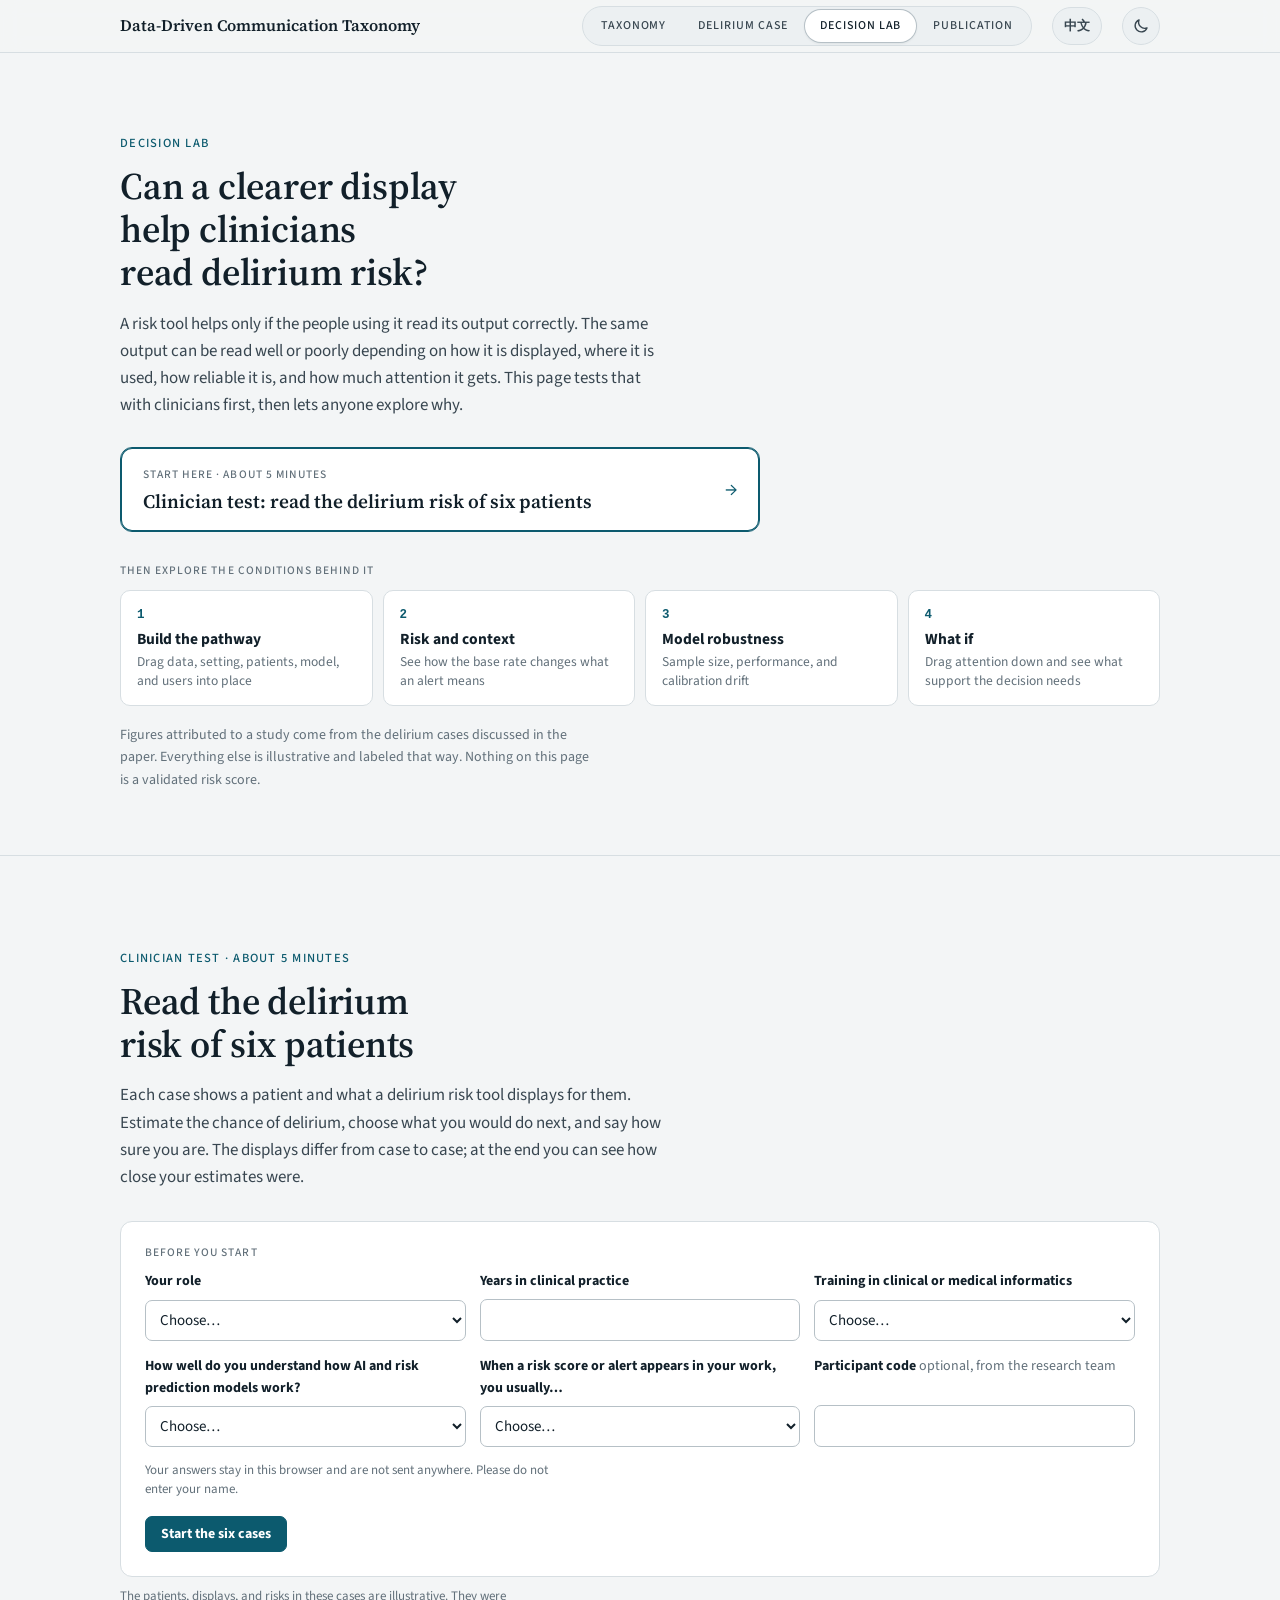
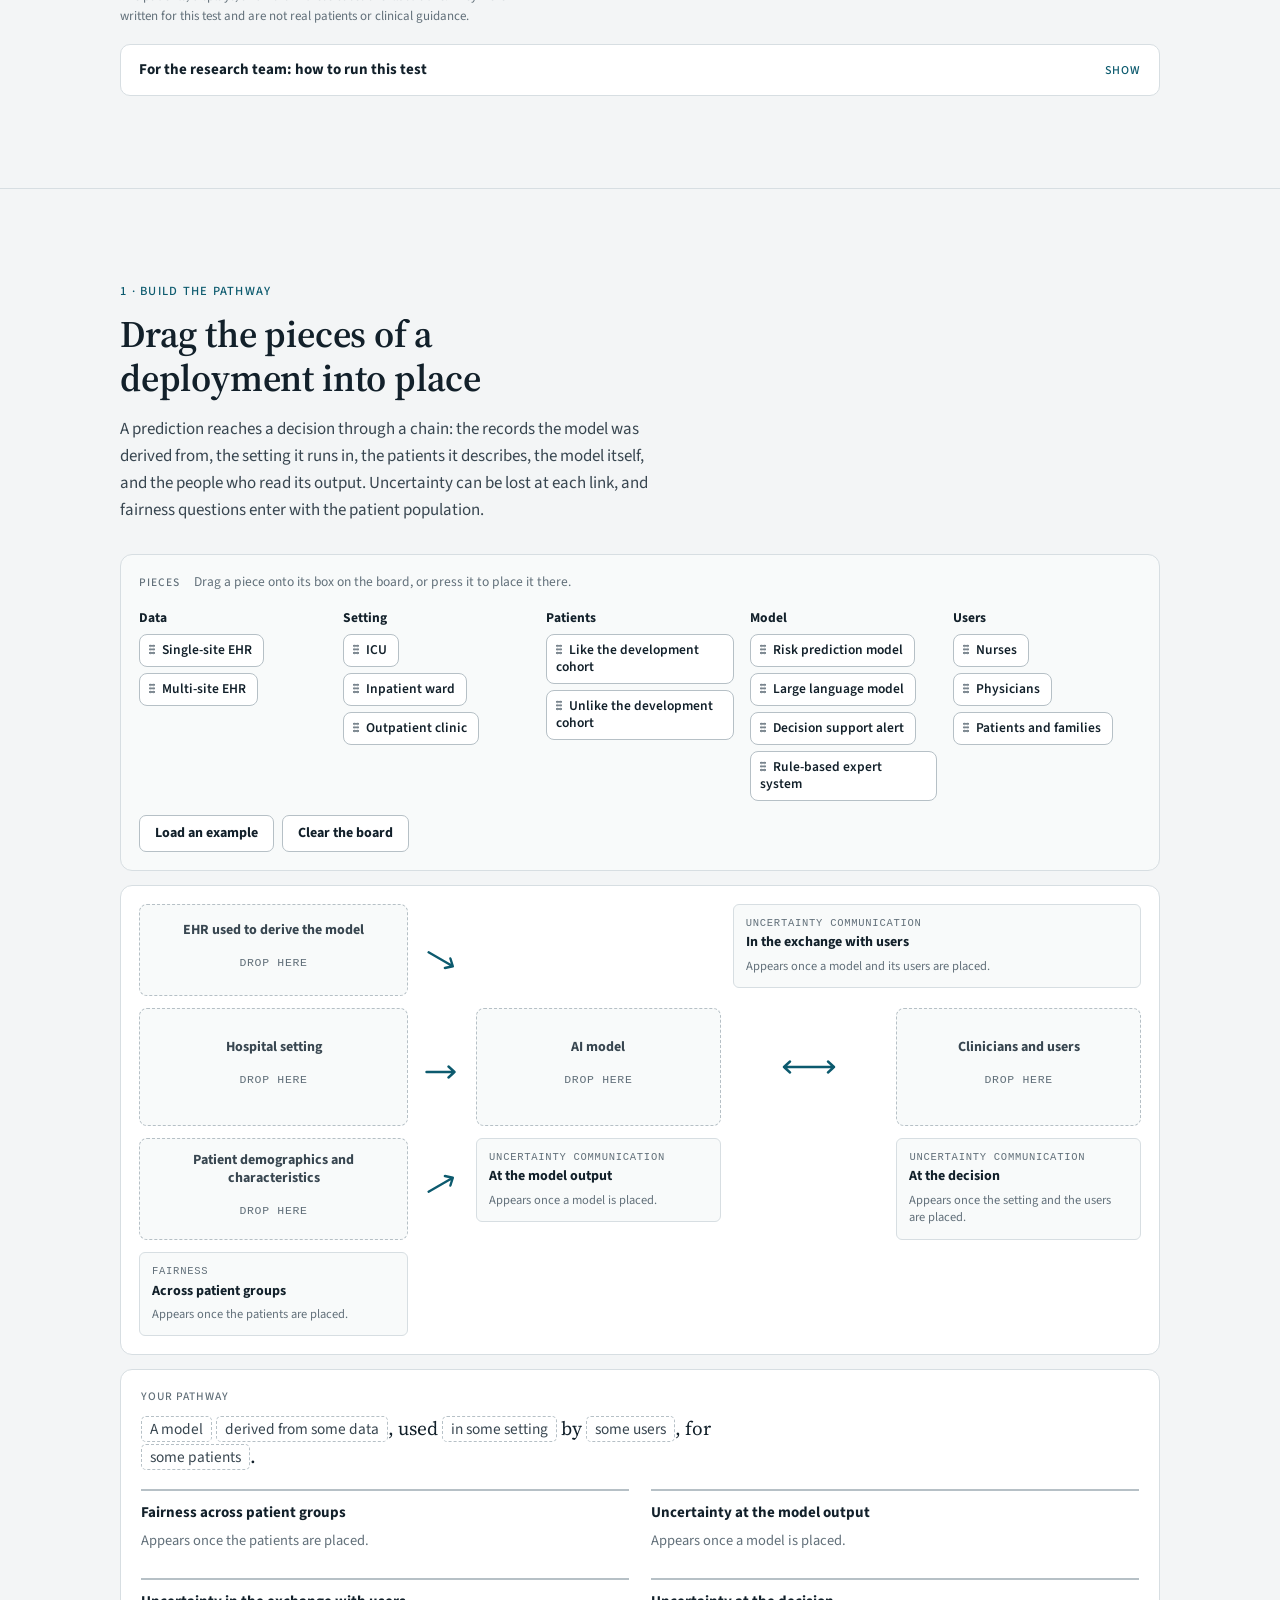
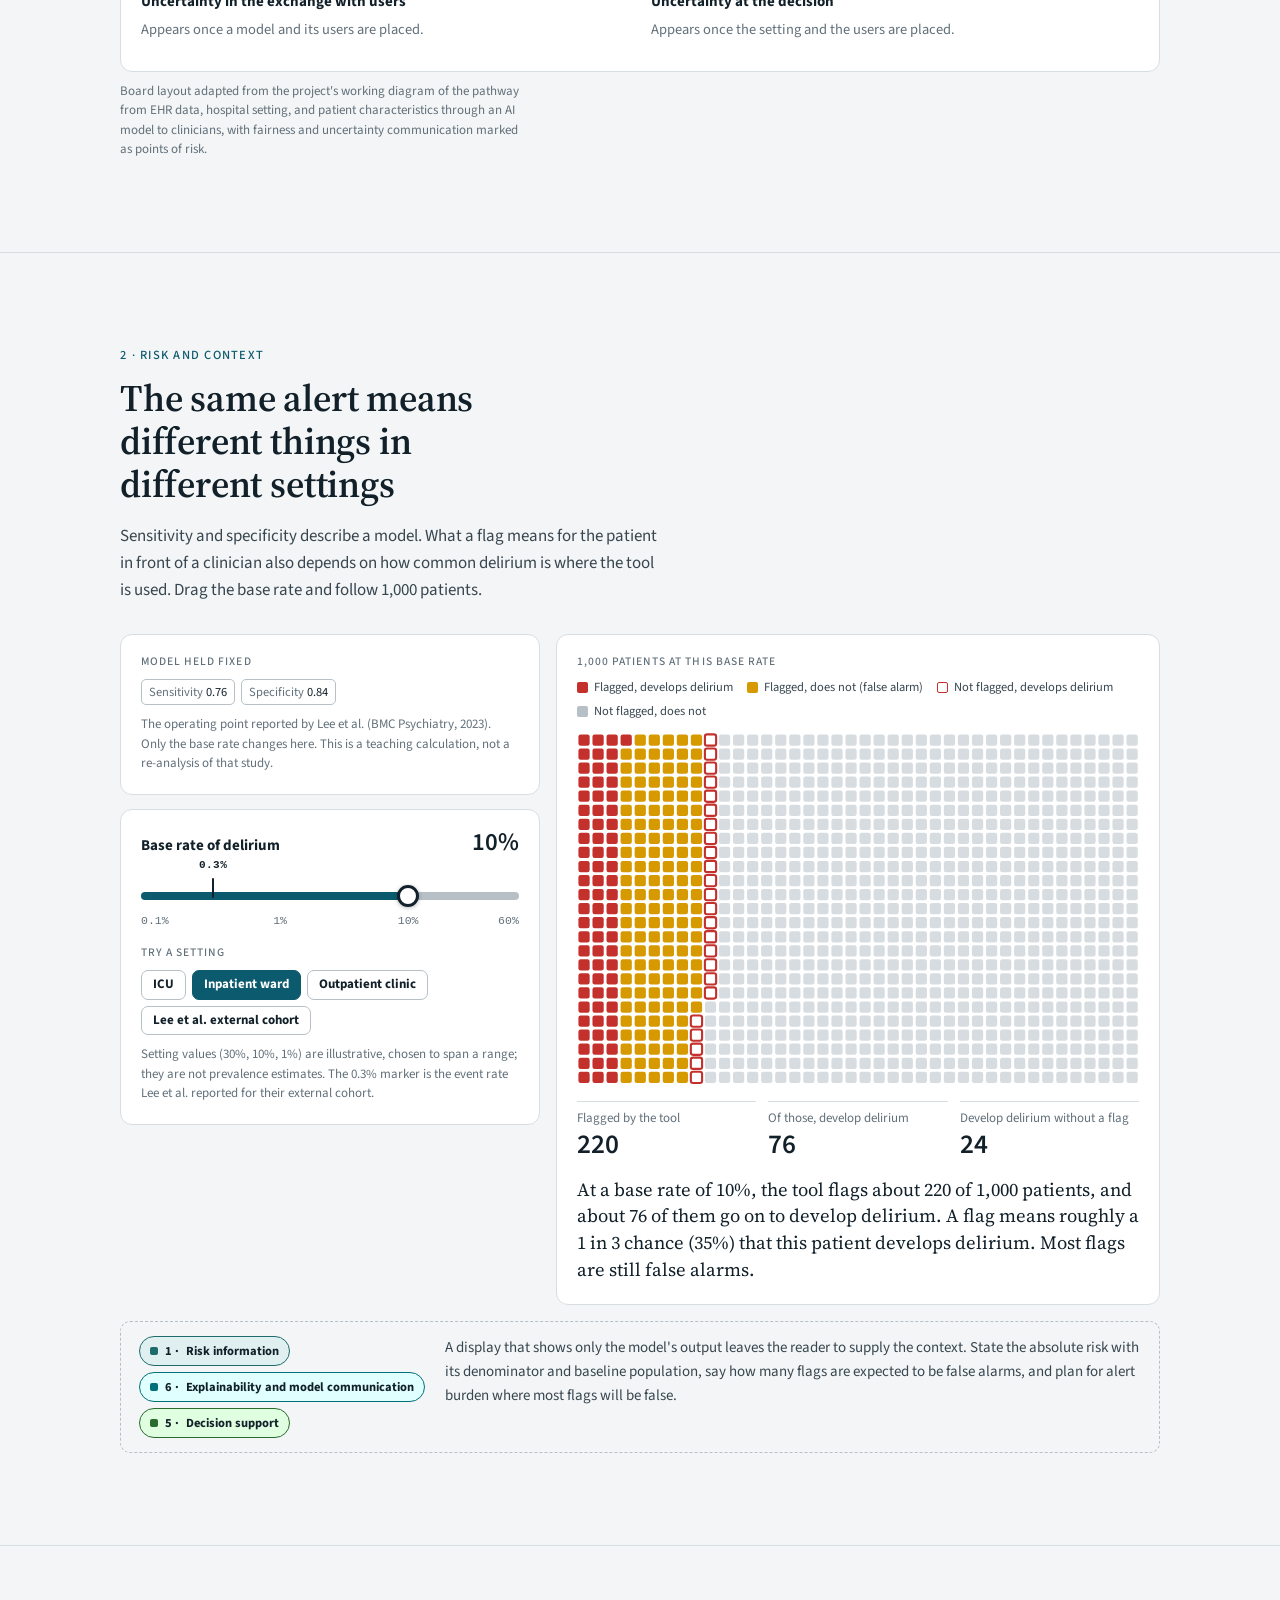
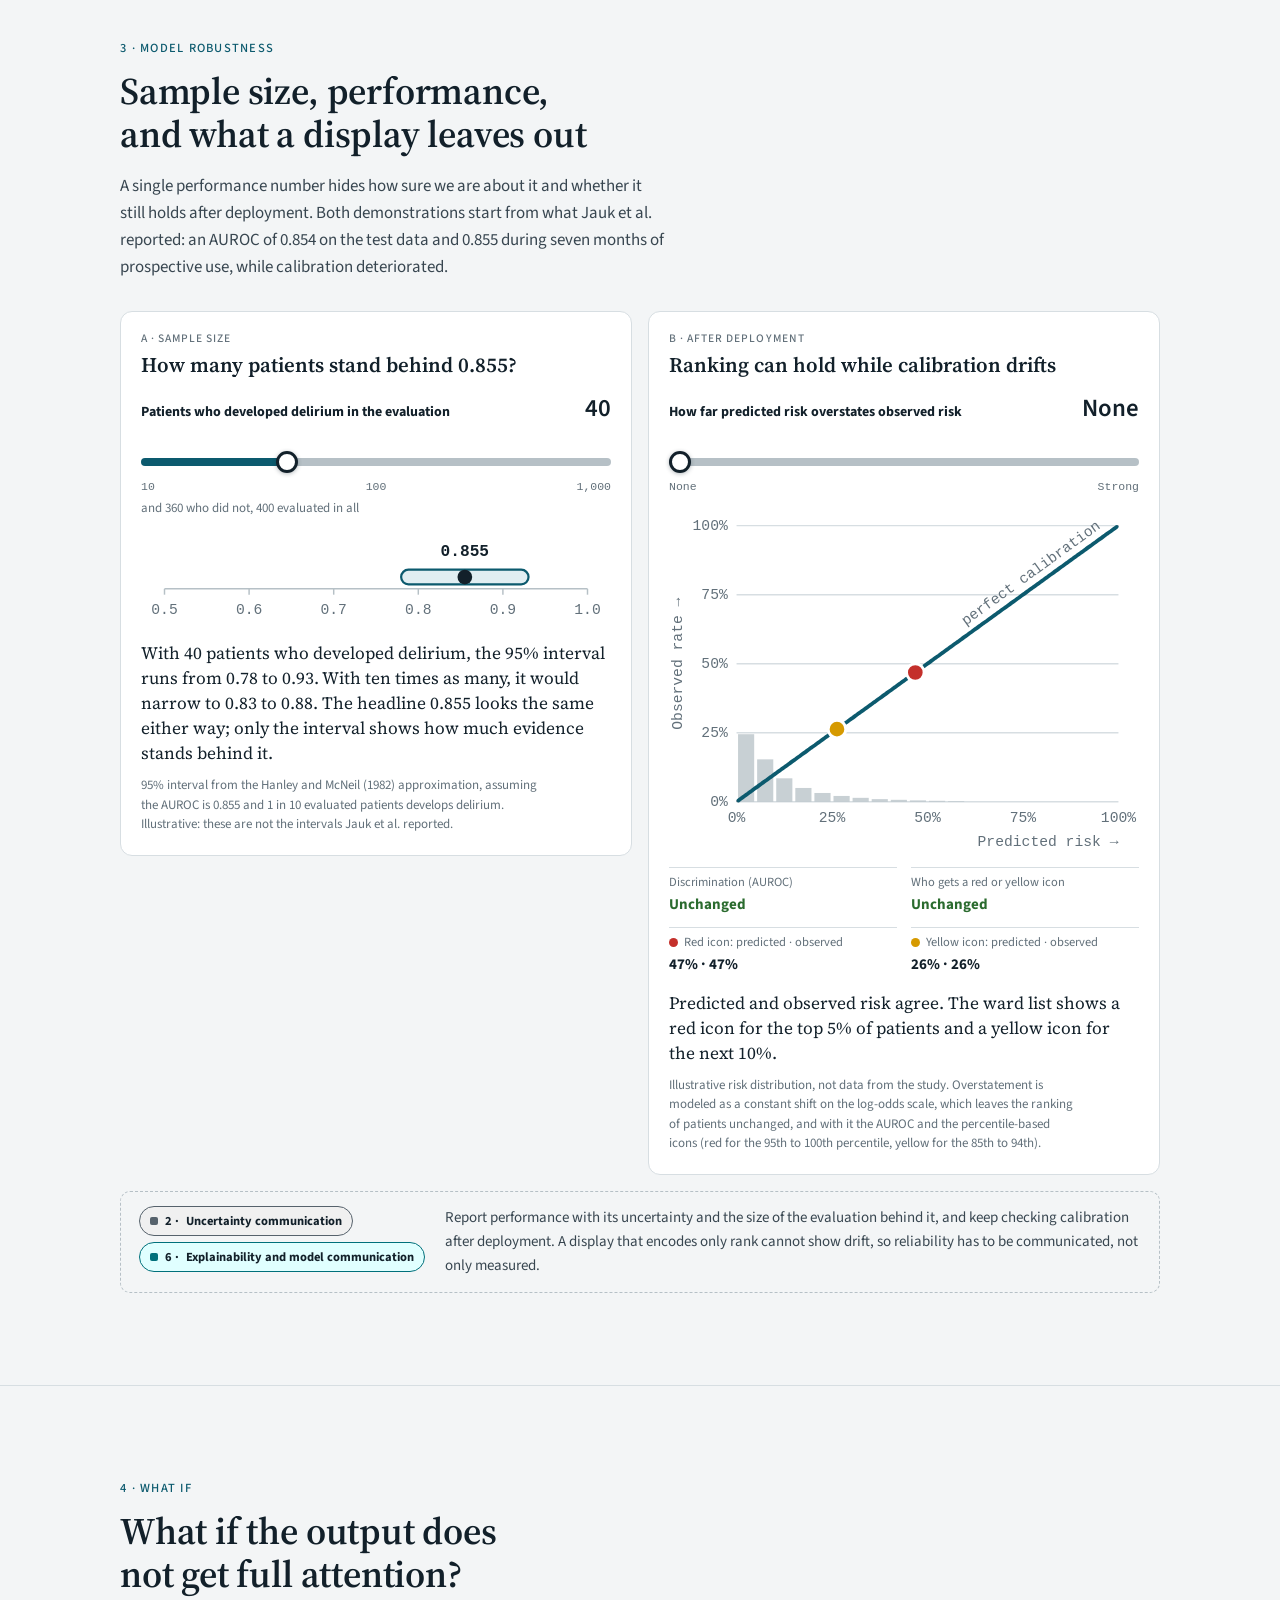
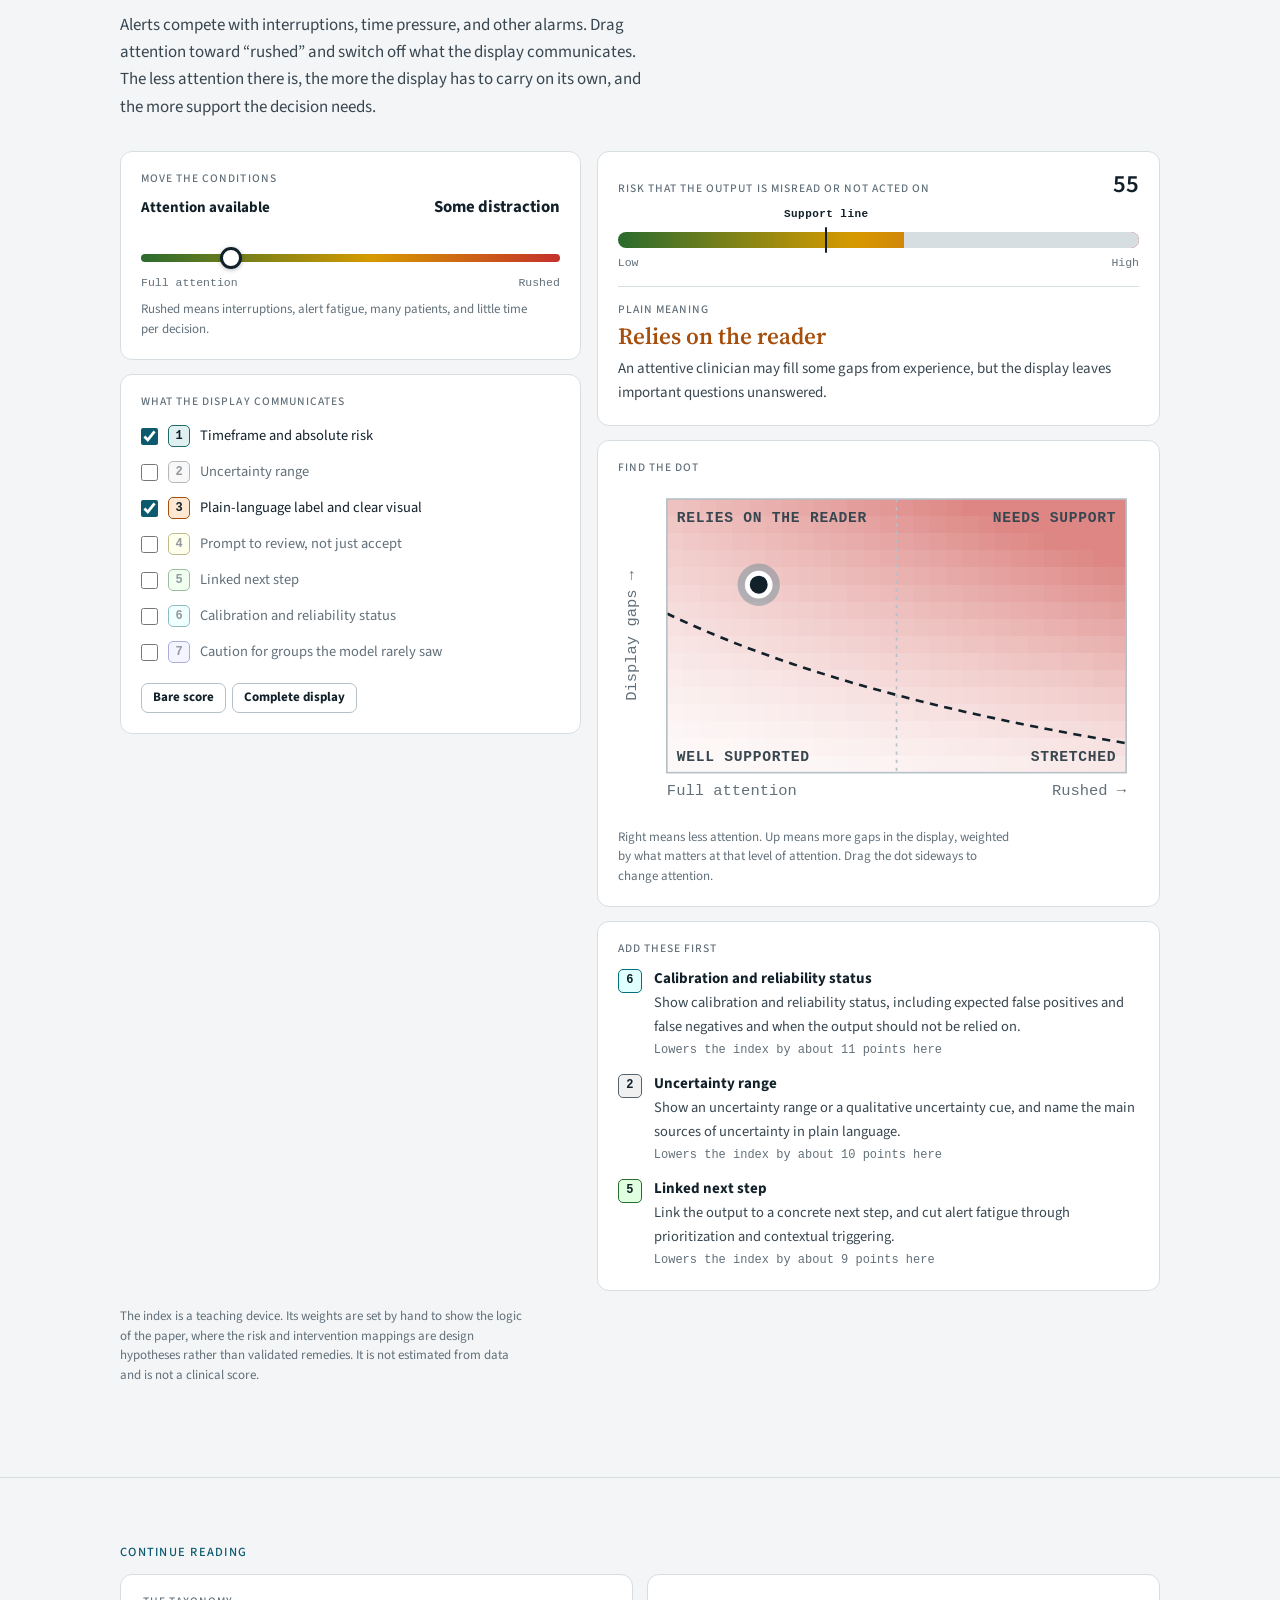
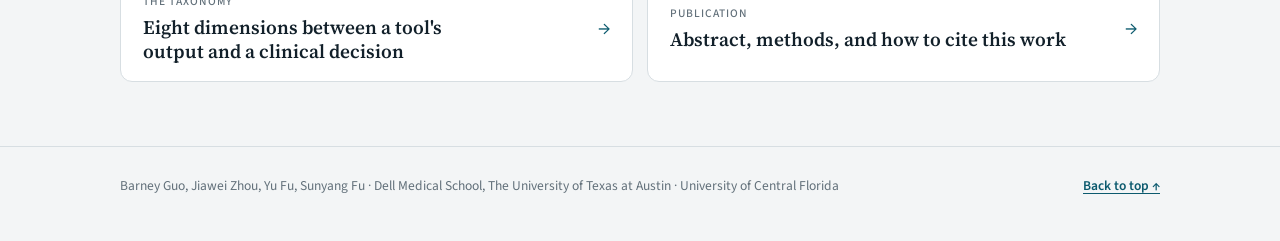
==== commit 62f4d425: "Let participants dismiss the tool's output in the clinician test" ====
--- a/taxonomy-decision-lab.html
+++ b/taxonomy-decision-lab.html
@@ -8,7 +8,7 @@
 <meta name="description" content="A clinician test of whether a clearer display helps clinicians read delirium risk, with hands-on demonstrations of how context, model robustness, and attention shape what a risk prediction needs to communicate, read through A Taxonomy of Issues in Healthcare Data-Driven Communication for Clinical Decision-Making.">
 <link rel="preconnect" href="https://fonts.googleapis.com">
 <link rel="preconnect" href="https://fonts.gstatic.com" crossorigin>
-<link rel="stylesheet" href="https://fonts.googleapis.com/css2?family=Atkinson+Hyperlegible+Mono:wght@400;500;600&family=Atkinson+Hyperlegible+Next:ital,wght@0,400;0,500;0,600;0,700;1,400&family=Spectral:ital,wght@0,500;0,600;1,400;1,500&display=swap">
+<link rel="stylesheet" href="https://fonts.googleapis.com/css2?family=Noto+Sans+SC:wght@400;500;600;700&family=Noto+Serif+SC:wght@400;500;600&family=Source+Code+Pro:wght@400;500;600&family=Source+Sans+3:ital,wght@0,400;0,500;0,600;0,700;1,400&family=Source+Serif+4:ital,wght@0,400;0,500;0,600;1,400;1,500&display=swap">
 <link rel="stylesheet" href="taxonomy-shared.css">
 <link rel="stylesheet" href="taxonomy-decision-lab.css">
 </head>
@@ -126,6 +126,7 @@
                 <label><input type="radio" name="test-act" value="reassess"><span data-l="en"> Reassess at the next shift</span><span data-l="zh"> 下一班次再评估</span></label>
                 <label><input type="radio" name="test-act" value="prevent"><span data-l="en"> Start delirium prevention measures now</span><span data-l="zh"> 现在开始谵妄预防措施</span></label>
                 <label><input type="radio" name="test-act" value="review"><span data-l="en"> Ask the team to review the patient now</span><span data-l="zh"> 现在请团队查看这位患者</span></label>
+                <label><input type="radio" name="test-act" value="dismiss"><span data-l="en"> Dismiss the tool’s output and move on</span><span data-l="zh"> 关掉工具的提示，继续忙别的</span></label>
               </div>
             </fieldset>
             <fieldset>
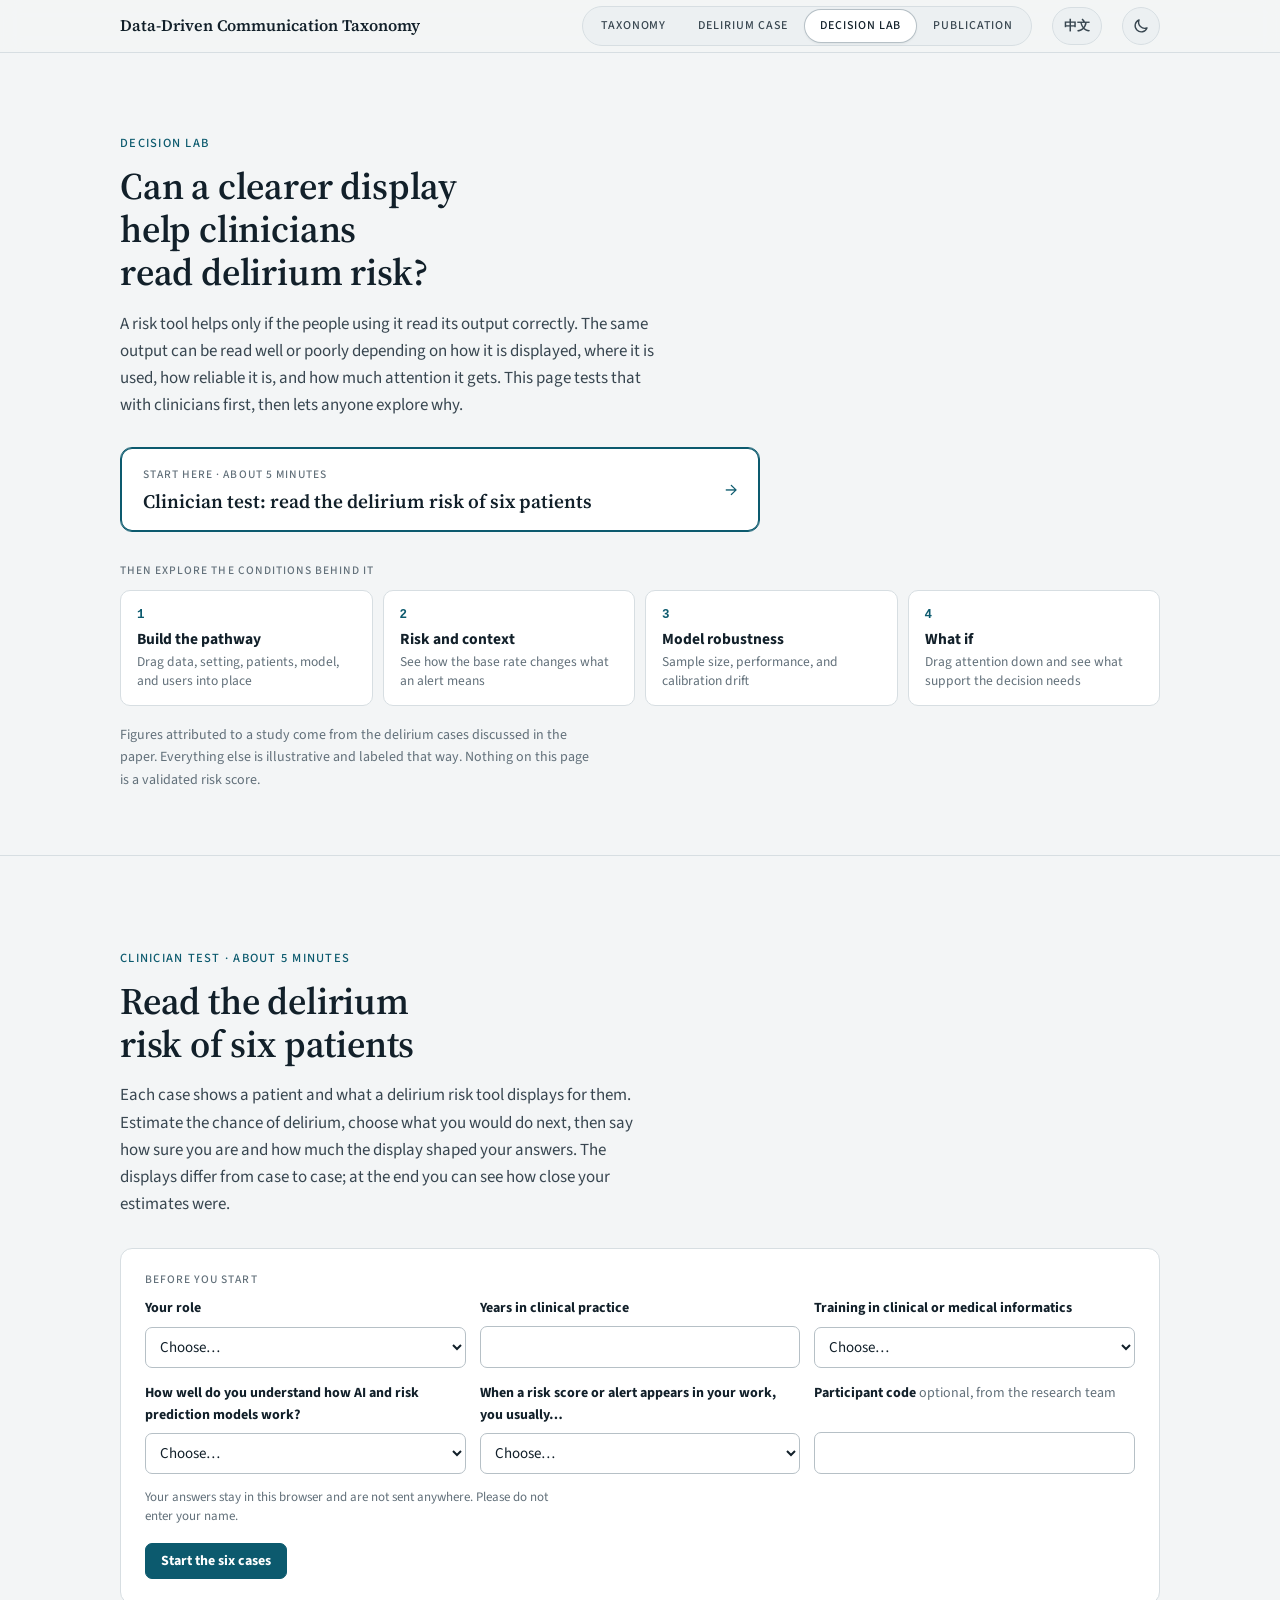
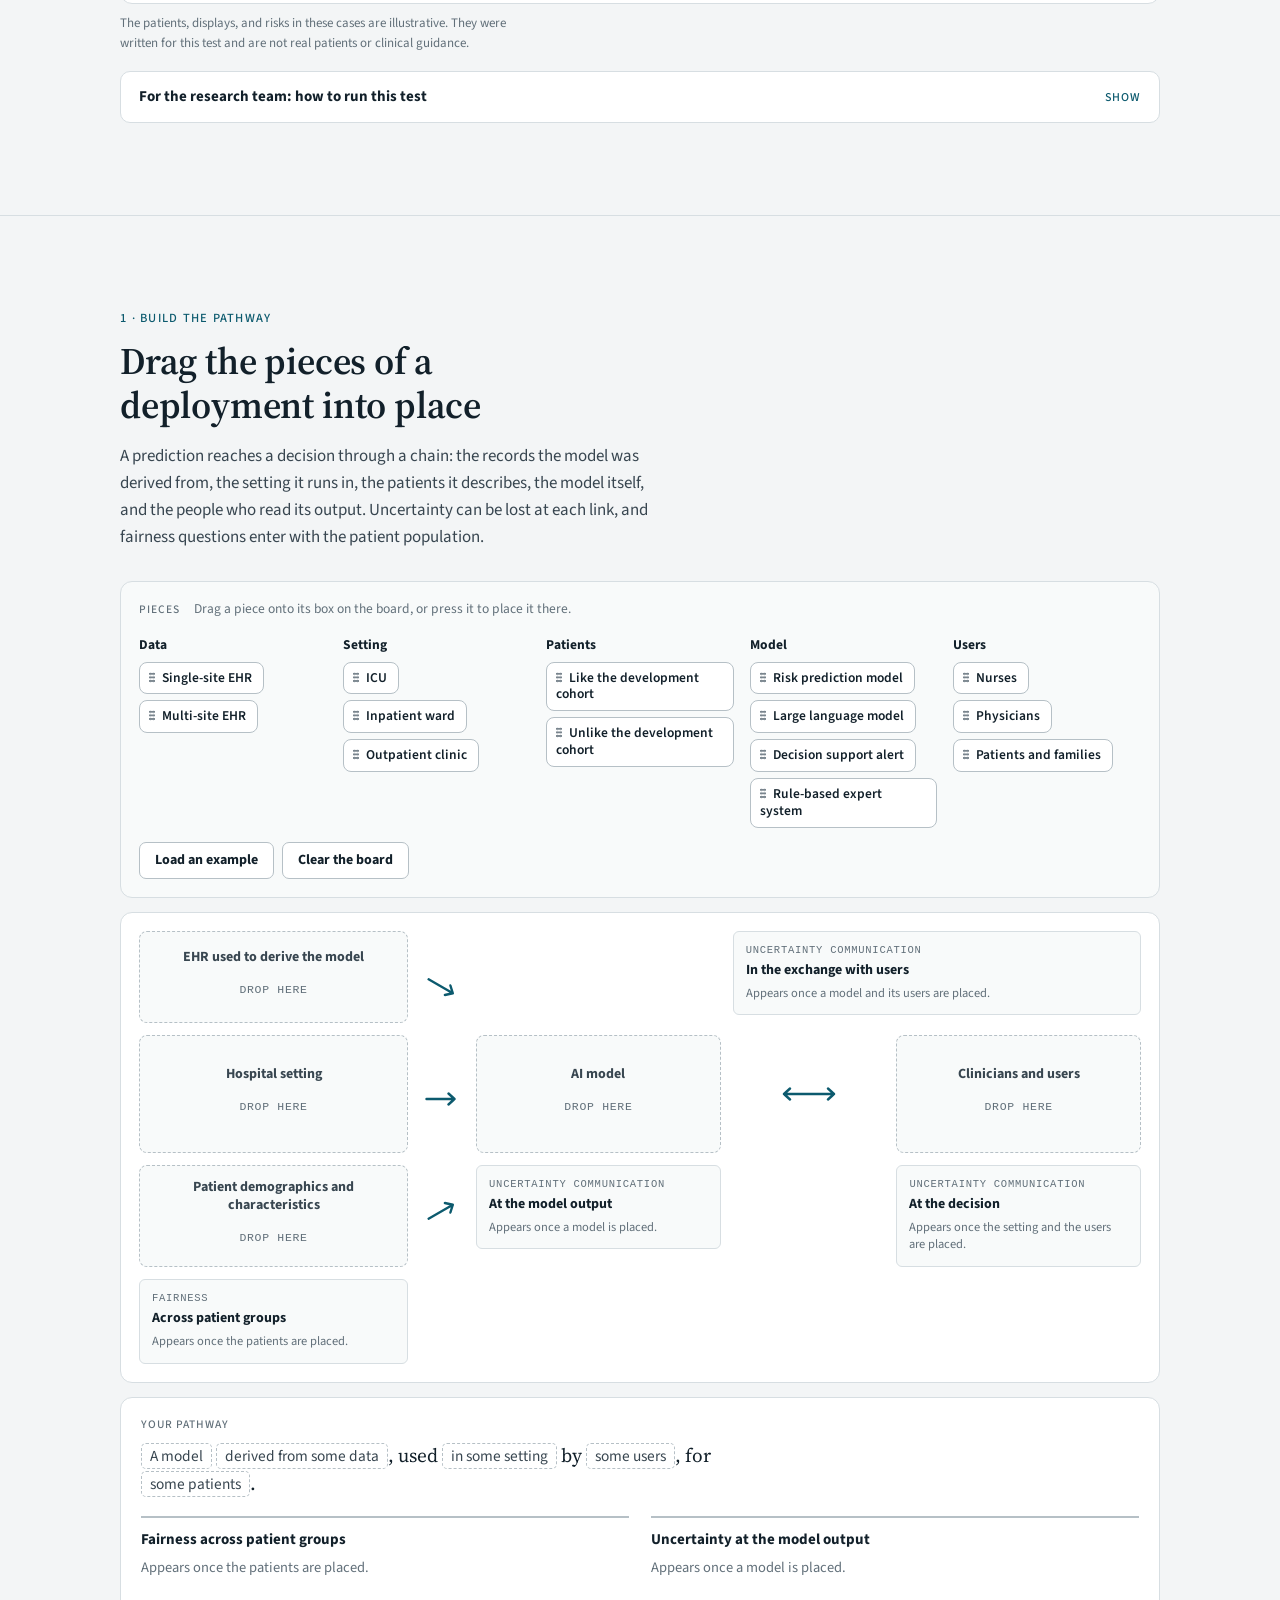
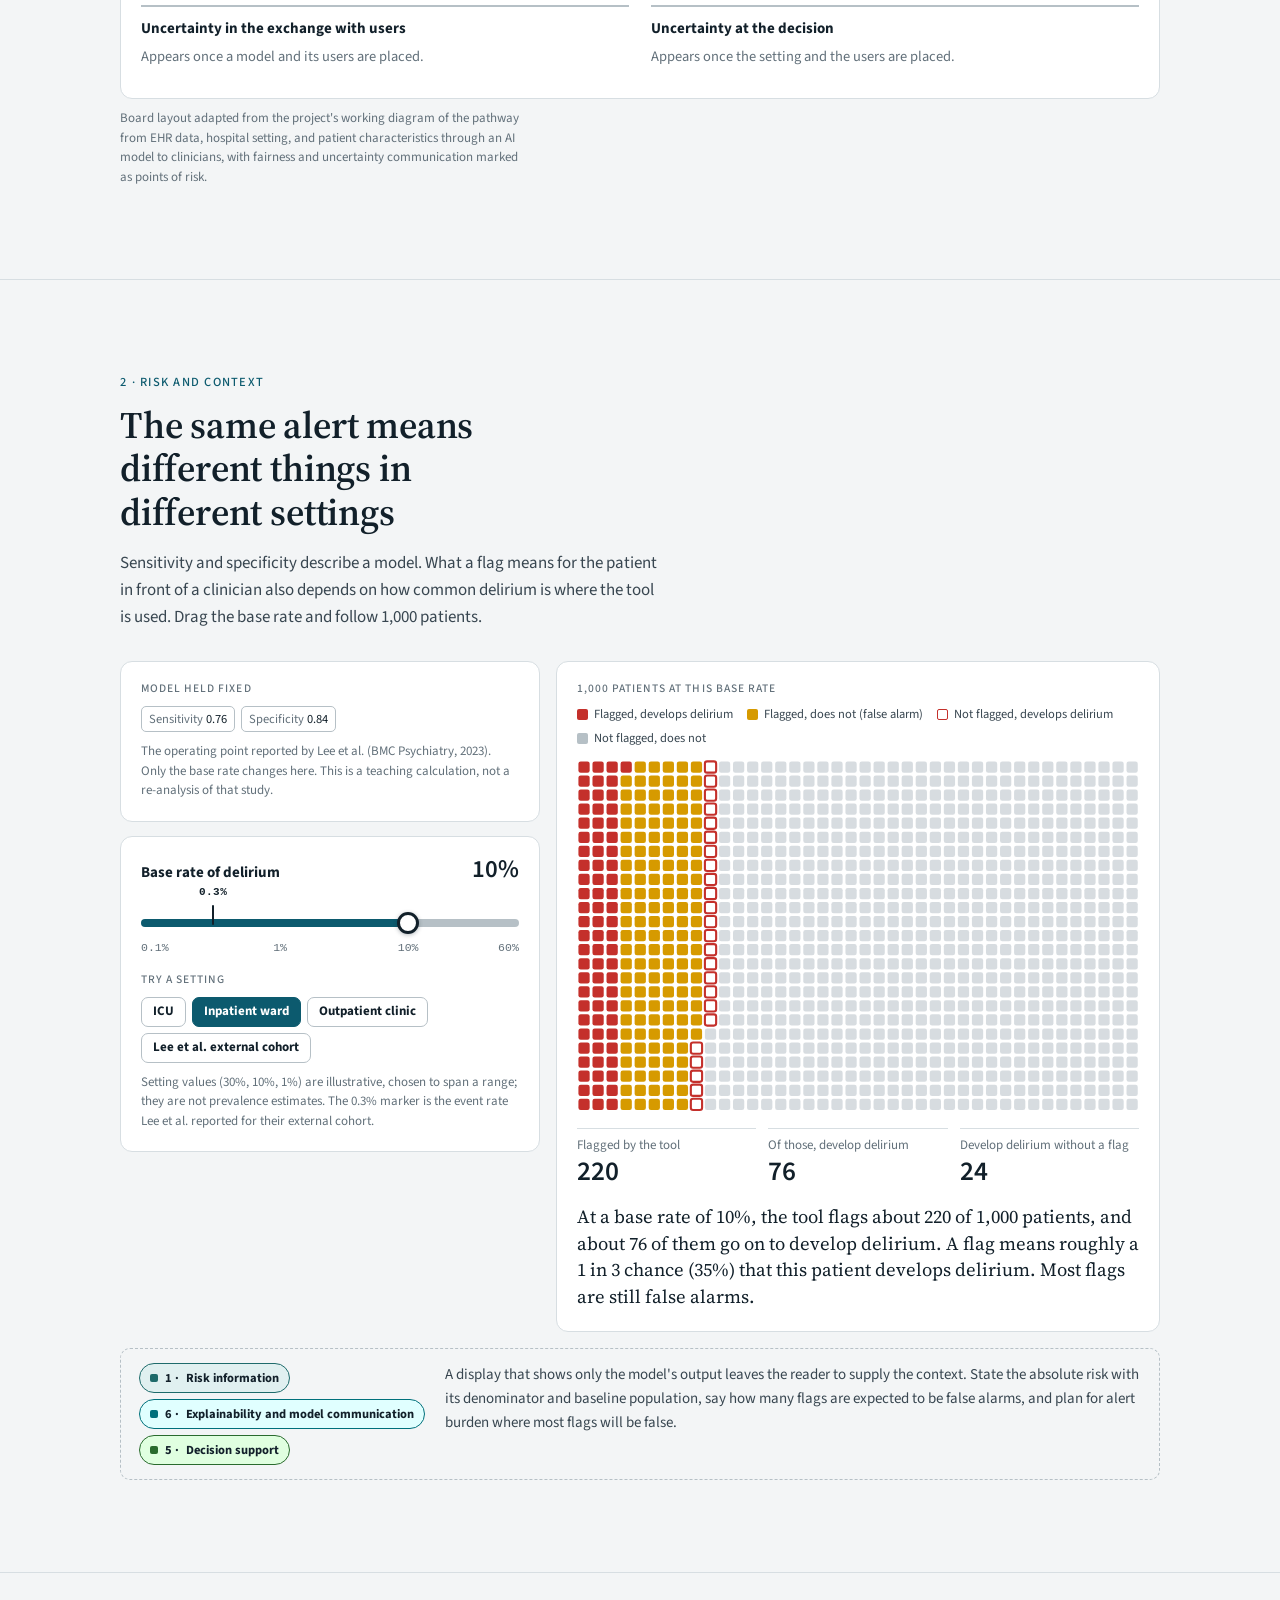
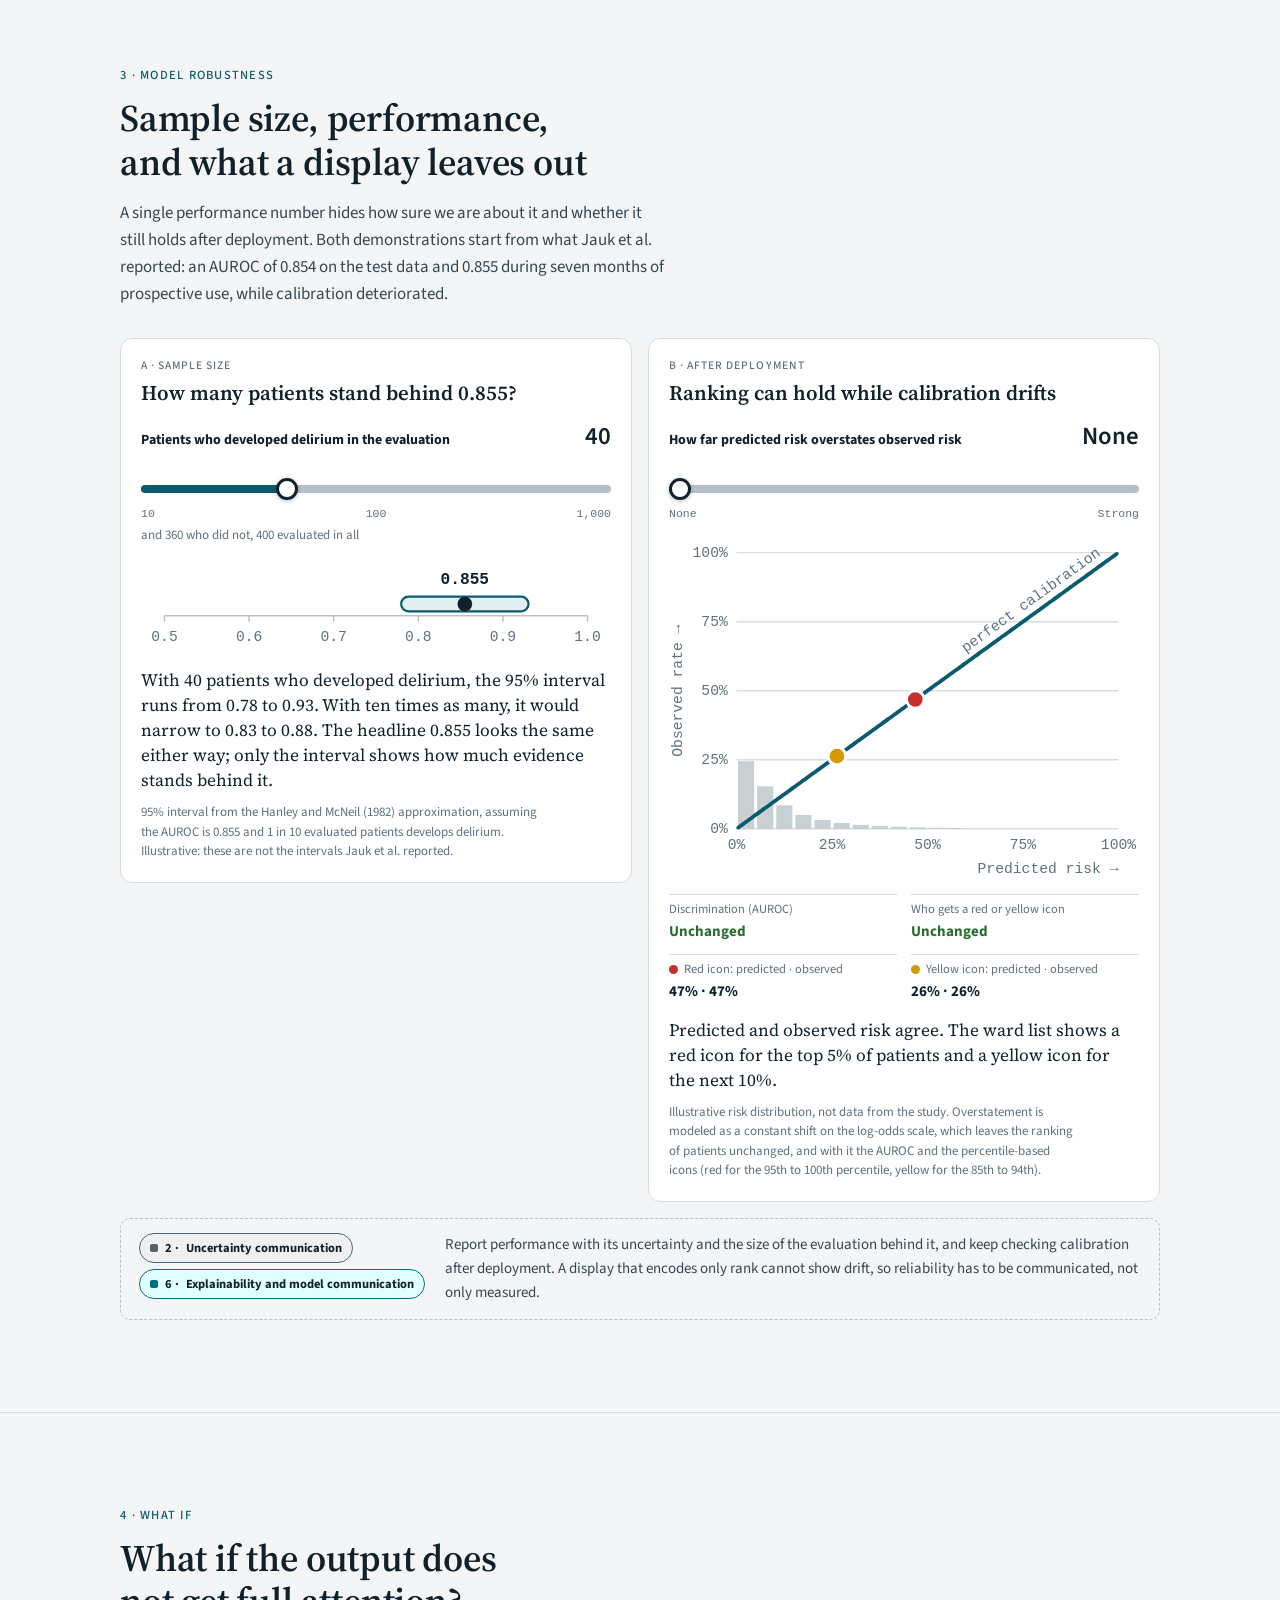
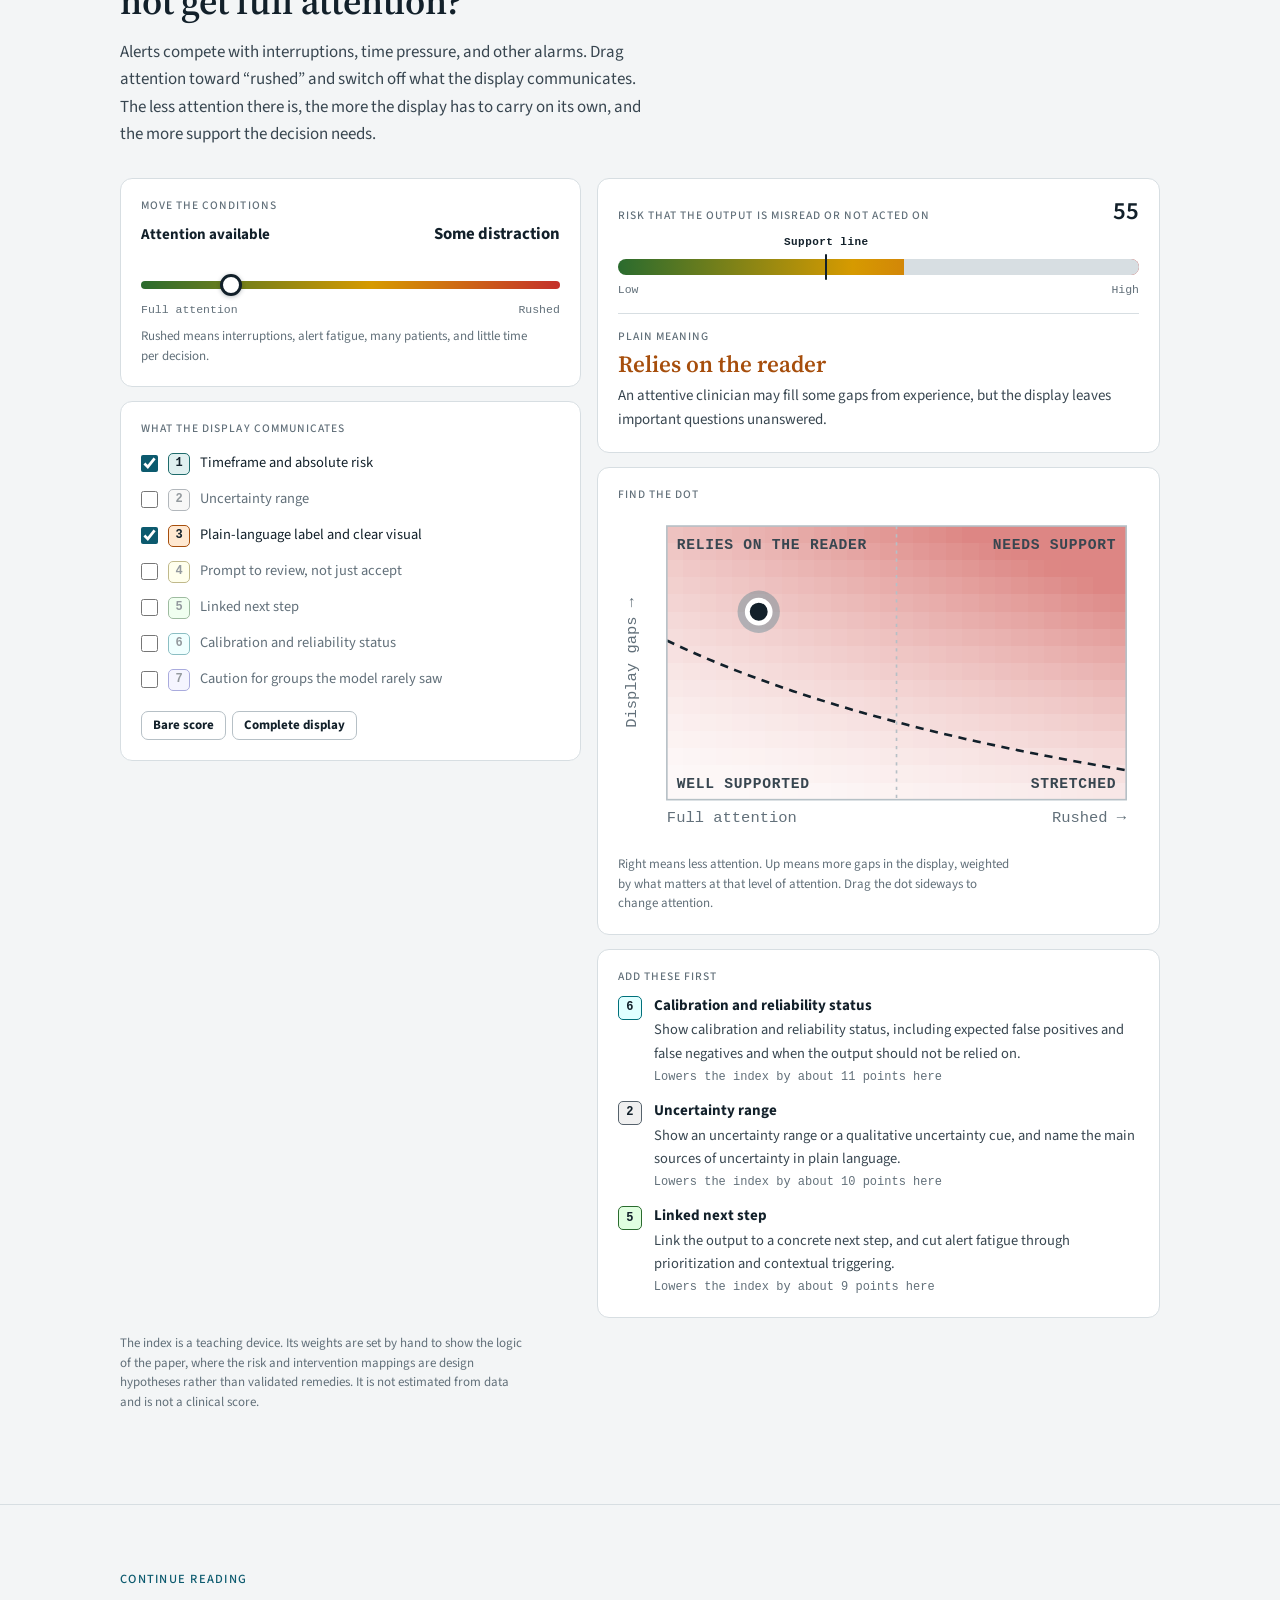
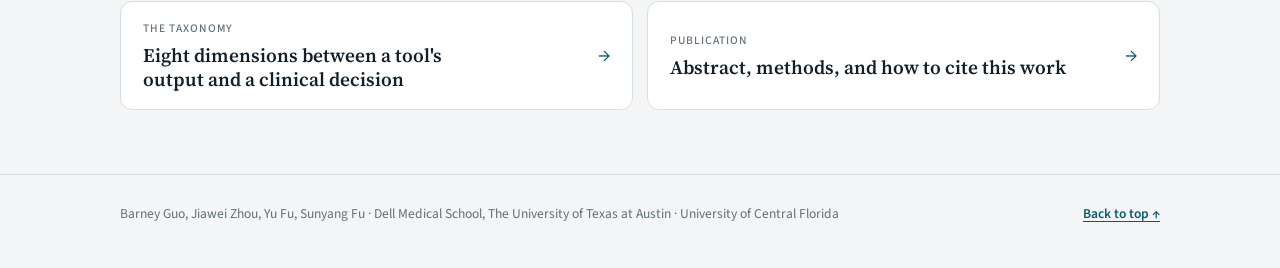
==== commit 94750850: "Ask how much the tool shaped each answer" ====
--- a/taxonomy-decision-lab.html
+++ b/taxonomy-decision-lab.html
@@ -57,7 +57,7 @@
     <div class="frame">
       <p class="kicker"><span data-l="en">Clinician test · about 5 minutes</span><span data-l="zh">临床医生测试 · 约 5 分钟</span></p>
       <h2 id="test-title"><span data-l="en">Read the delirium risk of six patients</span><span data-l="zh">判断六位患者的谵妄风险</span></h2>
-      <p class="lede"><span data-l="en">Each case shows a patient and what a delirium risk tool displays for them. Estimate the chance of delirium, choose what you would do next, and say how sure you are. The displays differ from case to case; at the end you can see how close your estimates were.</span><span data-l="zh">每个病例展示一位患者，以及谵妄风险工具为这位患者显示的内容。请估计发生谵妄的可能性，选择下一步怎么做，并说明你有多确定。各病例的显示方式不同；最后你可以看到自己的估计有多接近。</span></p>
+      <p class="lede"><span data-l="en">Each case shows a patient and what a delirium risk tool displays for them. Estimate the chance of delirium, choose what you would do next, then say how sure you are and how much the display shaped your answers. The displays differ from case to case; at the end you can see how close your estimates were.</span><span data-l="zh">每个病例展示一位患者，以及谵妄风险工具为这位患者显示的内容。请估计发生谵妄的可能性，选择下一步怎么做，再说明你有多确定，以及显示内容在多大程度上影响了你的回答。各病例的显示方式不同；最后你可以看到自己的估计有多接近。</span></p>
 
       <div class="lab-card test" id="test-box">
         <form class="test-intro" id="test-intro">
@@ -139,6 +139,16 @@
                 <label><input type="radio" name="test-sure" value="5"><span>5<small><span data-l="en">Very sure</span><span data-l="zh">非常确定</span></small></span></label>
               </div>
             </fieldset>
+            <fieldset>
+              <legend><span data-l="en">4. How much did the tool’s display shape your answers?</span><span data-l="zh">4. 工具显示的内容在多大程度上影响了你的回答？</span></legend>
+              <div class="test-scale">
+                <label><input type="radio" name="test-rely" value="1"><span>1<small><span data-l="en">Not at all</span><span data-l="zh">完全没有</span></small></span></label>
+                <label><input type="radio" name="test-rely" value="2"><span>2</span></label>
+                <label><input type="radio" name="test-rely" value="3"><span>3</span></label>
+                <label><input type="radio" name="test-rely" value="4"><span>4</span></label>
+                <label><input type="radio" name="test-rely" value="5"><span>5<small><span data-l="en">Completely</span><span data-l="zh">完全照它</span></small></span></label>
+              </div>
+            </fieldset>
             <button class="btn primary" type="submit" id="test-next" disabled><span data-l="en">Next case</span><span data-l="zh">下一个病例</span></button>
           </form>
         </div>
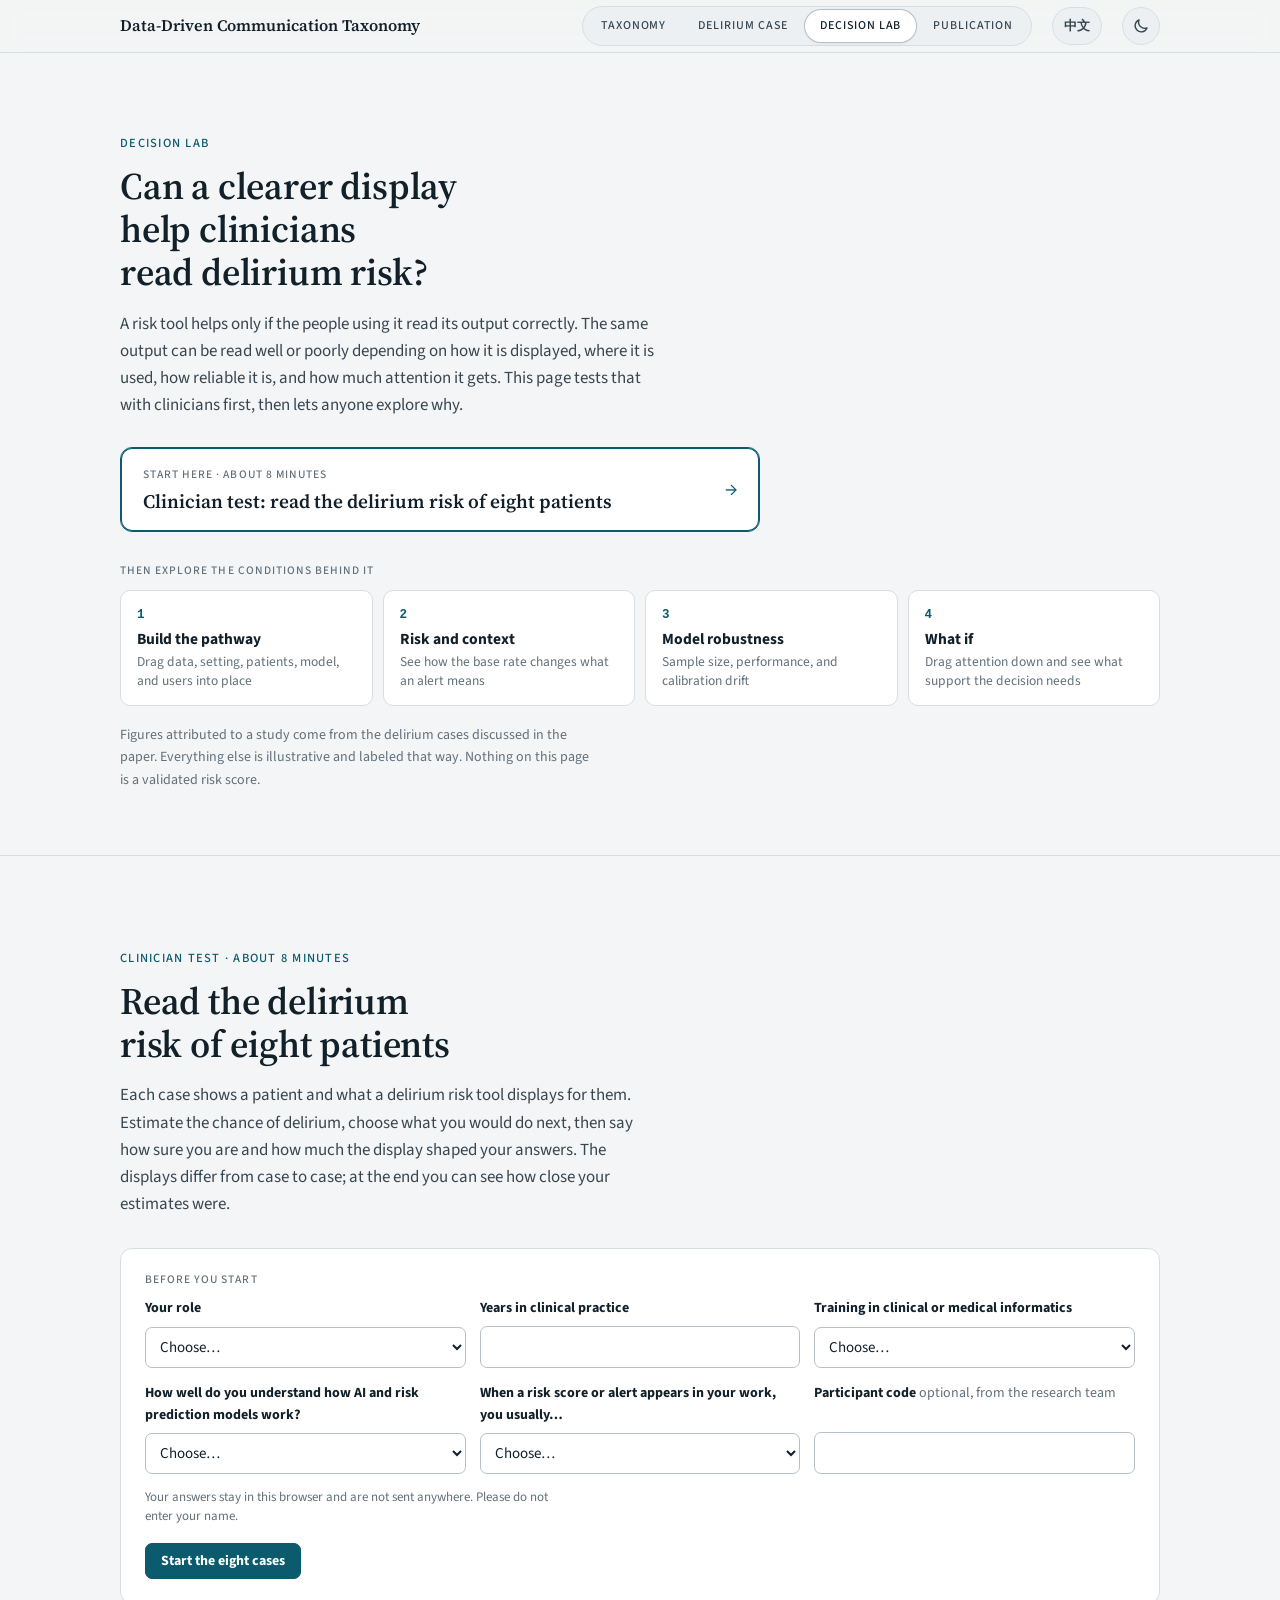
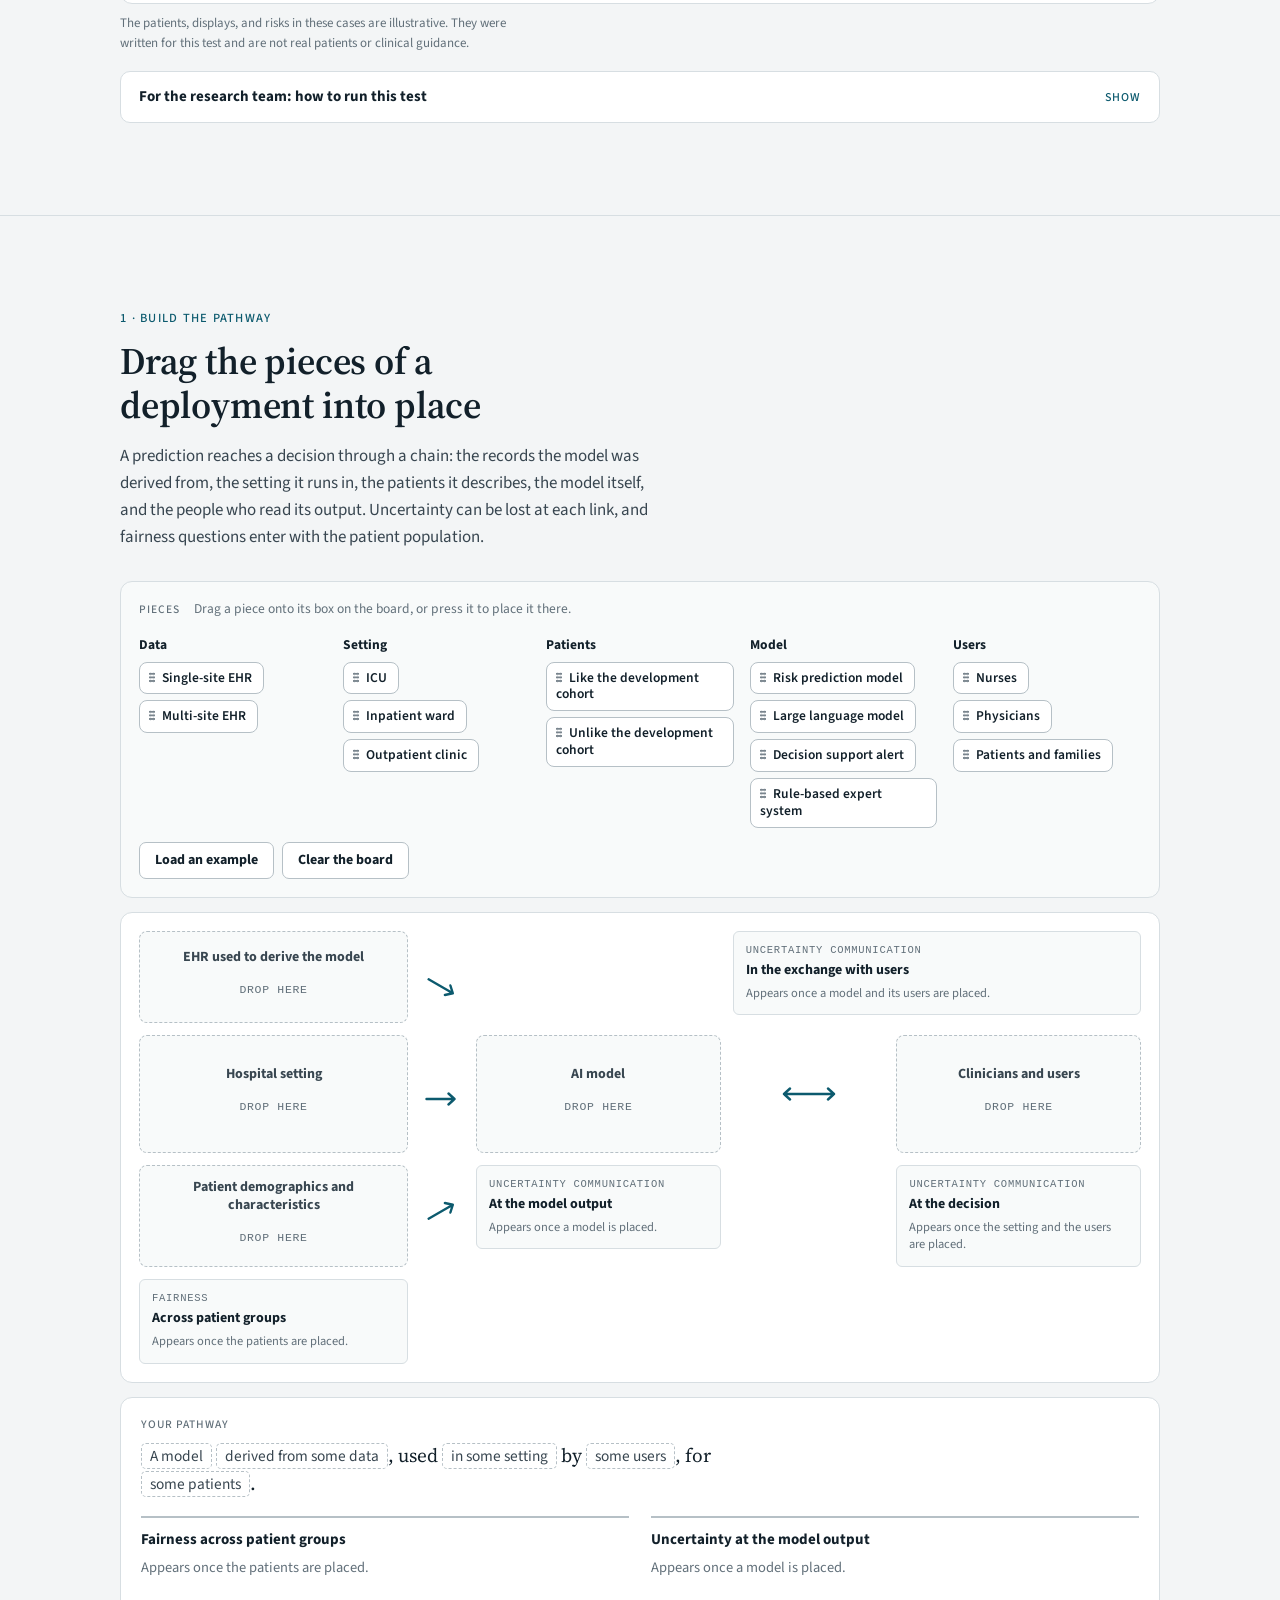
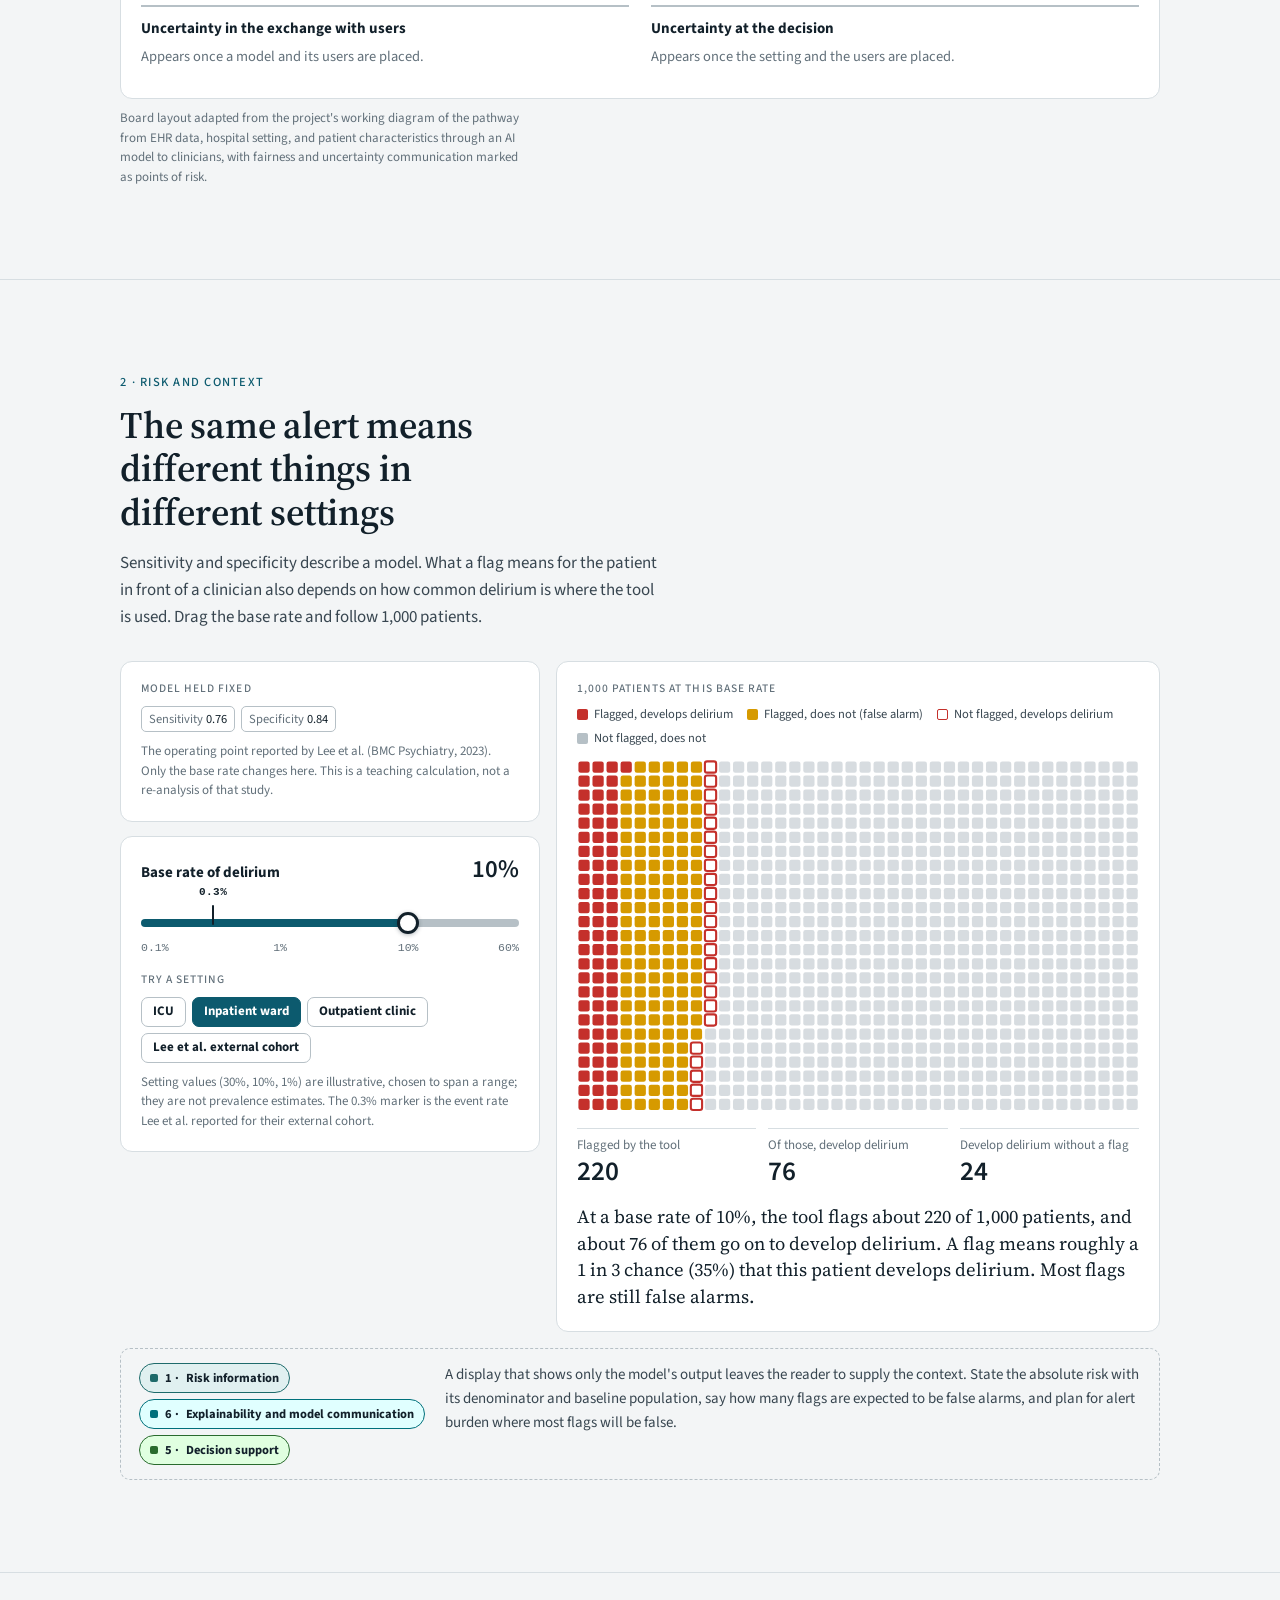
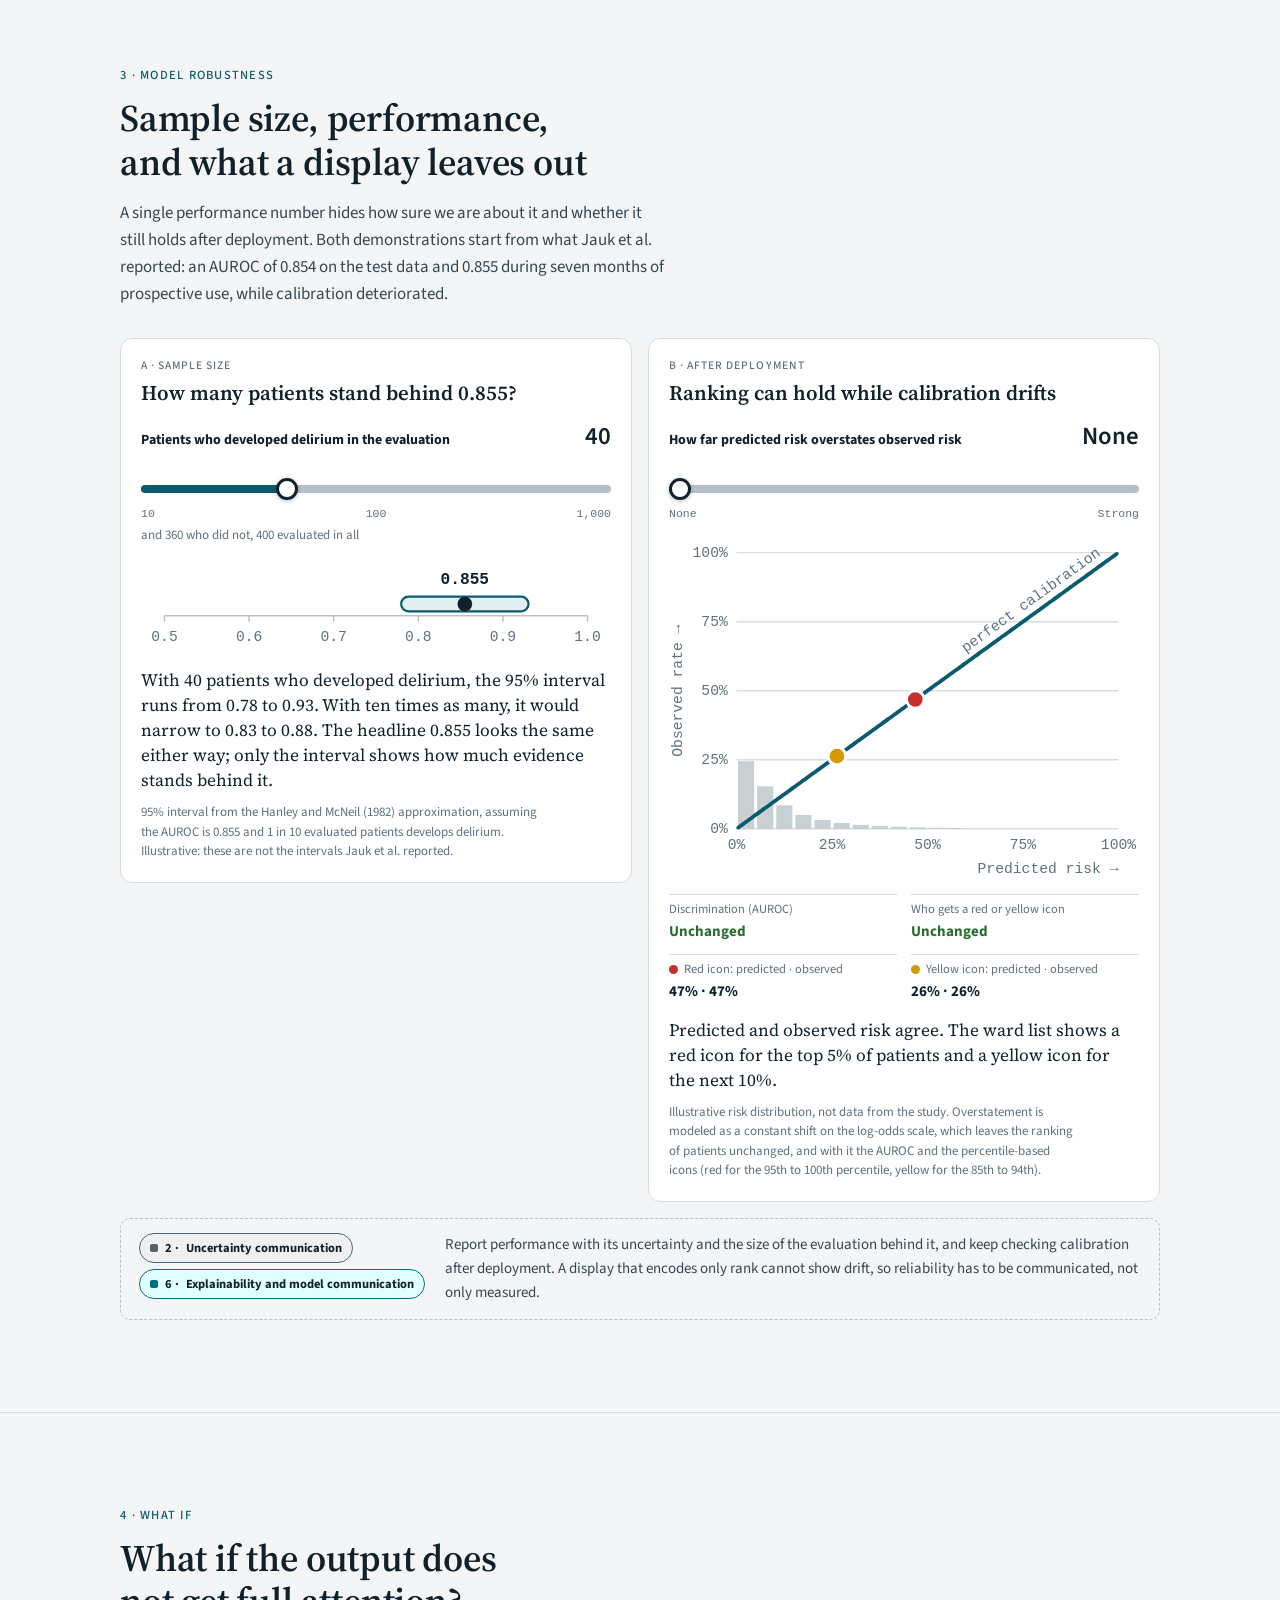
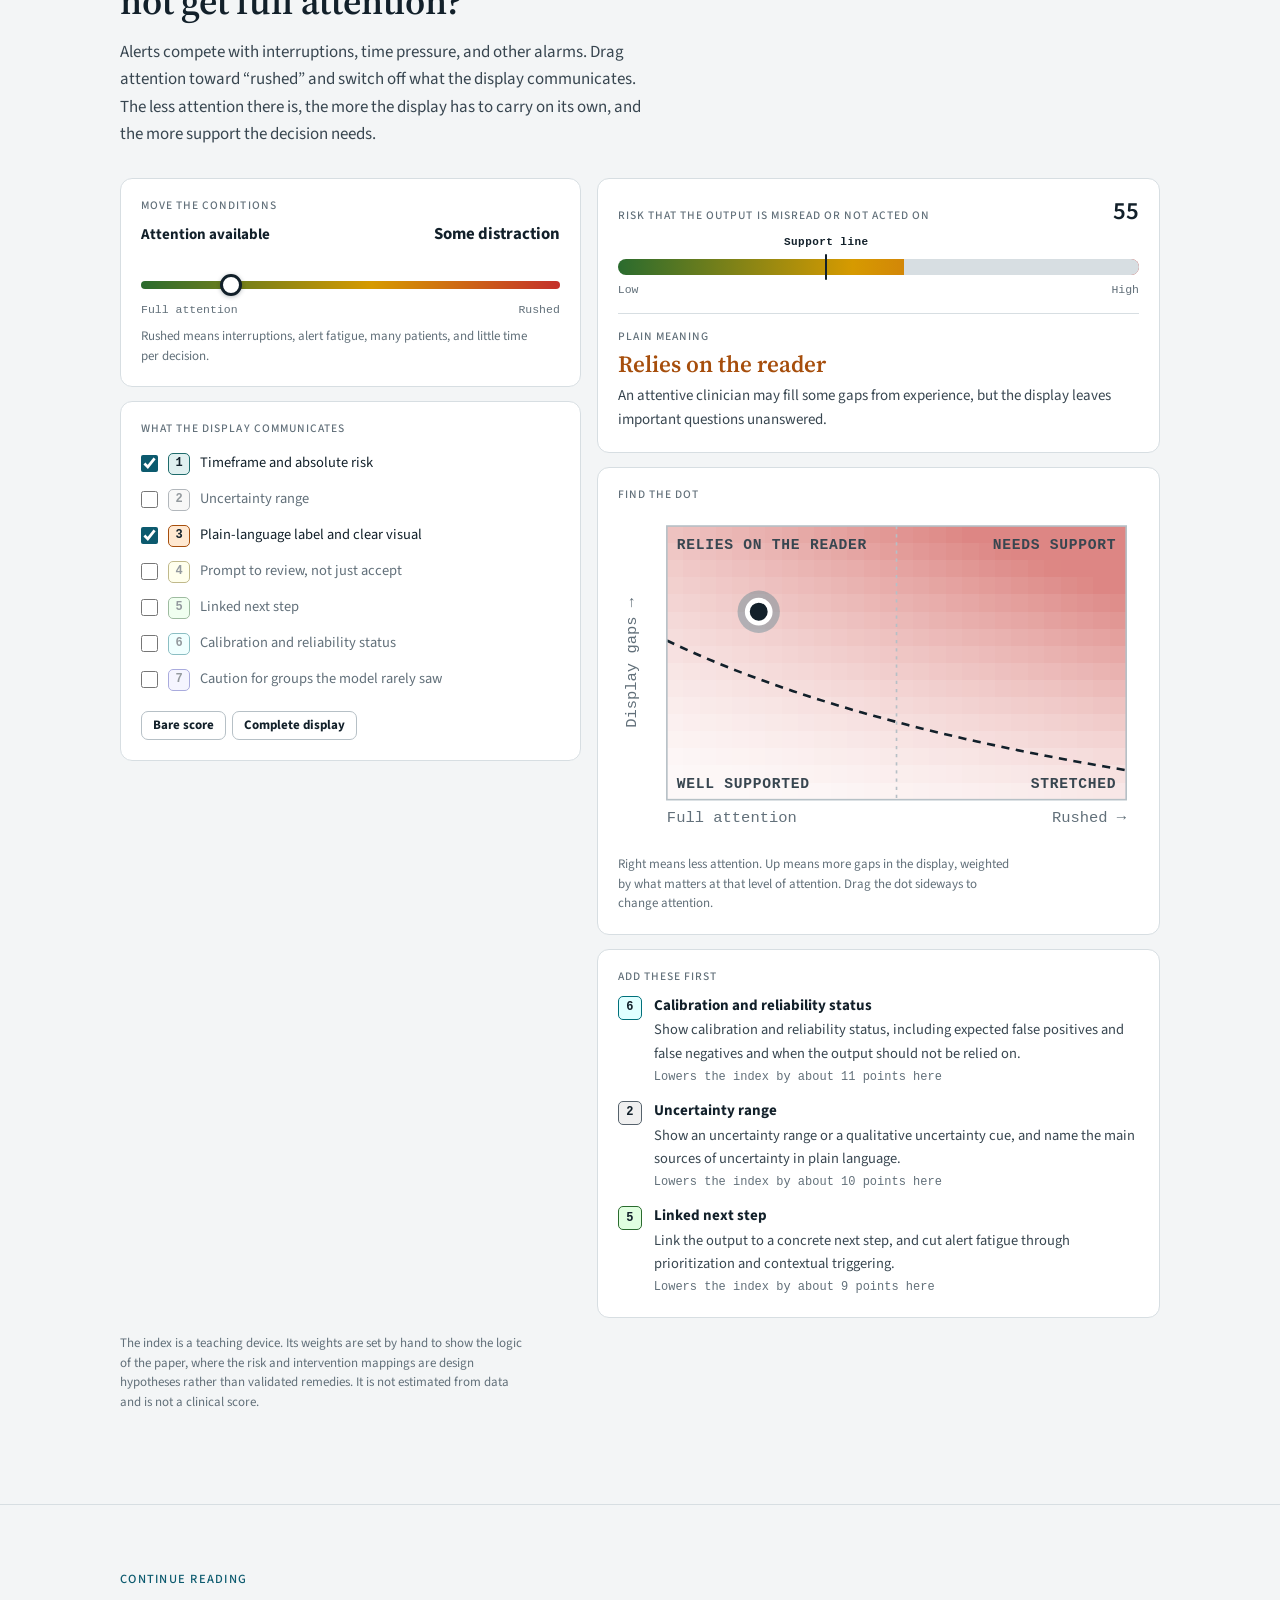
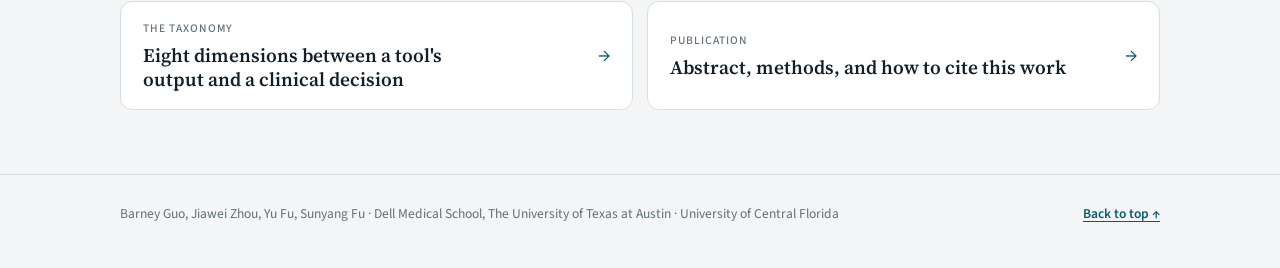
==== commit 337d02ae: "Add two cases where the tool is wrong without warning" ====
--- a/taxonomy-decision-lab.html
+++ b/taxonomy-decision-lab.html
@@ -39,7 +39,7 @@
       <h1 id="lab-title"><span data-l="en">Can a clearer display help clinicians read delirium risk?</span><span data-l="zh">更清晰的显示，能帮助临床医生读懂谵妄风险吗？</span></h1>
       <p class="lede"><span data-l="en">A risk tool helps only if the people using it read its output correctly. The same output can be read well or poorly depending on how it is displayed, where it is used, how reliable it is, and how much attention it gets. This page tests that with clinicians first, then lets anyone explore why.</span><span data-l="zh">风险工具只有在使用者正确读懂它的输出时才有用。同一个输出能否被读懂，取决于它如何显示、在哪里使用、有多可靠，以及得到多少注意力。这个页面先请临床医生做测试，然后让任何人都可以探索其中的原因。</span></p>
       <a class="next-card lab-start" href="#test">
-        <span><span class="label"><span data-l="en">Start here · about 5 minutes</span><span data-l="zh">从这里开始 · 约 5 分钟</span></span><span class="next-name"><span data-l="en">Clinician test: read the delirium risk of six patients</span><span data-l="zh">临床医生测试：判断六位患者的谵妄风险</span></span></span>
+        <span><span class="label"><span data-l="en">Start here · about 8 minutes</span><span data-l="zh">从这里开始 · 约 8 分钟</span></span><span class="next-name"><span data-l="en">Clinician test: read the delirium risk of eight patients</span><span data-l="zh">临床医生测试：判断八位患者的谵妄风险</span></span></span>
         <span class="next-arrow" aria-hidden="true">→</span>
       </a>
       <p class="label lab-then"><span data-l="en">Then explore the conditions behind it</span><span data-l="zh">然后探索背后的条件</span></p>
@@ -55,8 +55,8 @@
 
   <section class="sec" id="test" aria-labelledby="test-title">
     <div class="frame">
-      <p class="kicker"><span data-l="en">Clinician test · about 5 minutes</span><span data-l="zh">临床医生测试 · 约 5 分钟</span></p>
-      <h2 id="test-title"><span data-l="en">Read the delirium risk of six patients</span><span data-l="zh">判断六位患者的谵妄风险</span></h2>
+      <p class="kicker"><span data-l="en">Clinician test · about 8 minutes</span><span data-l="zh">临床医生测试 · 约 8 分钟</span></p>
+      <h2 id="test-title"><span data-l="en">Read the delirium risk of eight patients</span><span data-l="zh">判断八位患者的谵妄风险</span></h2>
       <p class="lede"><span data-l="en">Each case shows a patient and what a delirium risk tool displays for them. Estimate the chance of delirium, choose what you would do next, then say how sure you are and how much the display shaped your answers. The displays differ from case to case; at the end you can see how close your estimates were.</span><span data-l="zh">每个病例展示一位患者，以及谵妄风险工具为这位患者显示的内容。请估计发生谵妄的可能性，选择下一步怎么做，再说明你有多确定，以及显示内容在多大程度上影响了你的回答。各病例的显示方式不同；最后你可以看到自己的估计有多接近。</span></p>
 
       <div class="lab-card test" id="test-box">
@@ -103,7 +103,7 @@
             <label class="test-field"><span><span data-l="en">Participant code </span><span data-l="zh">参与者编号 </span><em><span data-l="en">optional, from the research team</span><span data-l="zh">选填，由研究团队提供</span></em></span><input type="text" id="test-code" maxlength="24" autocomplete="off" spellcheck="false"></label>
           </div>
           <p class="lab-small" id="test-privacy"><span data-l="en">Your answers stay in this browser and are not sent anywhere. Please do not enter your name.</span><span data-l="zh">你的回答只保存在这个浏览器中，不会发送到任何地方。请不要填写姓名。</span></p>
-          <button class="btn primary" type="submit"><span data-l="en">Start the six cases</span><span data-l="zh">开始六个病例</span></button>
+          <button class="btn primary" type="submit"><span data-l="en">Start the eight cases</span><span data-l="zh">开始八个病例</span></button>
         </form>
 
         <div class="test-case" id="test-case" hidden>
@@ -161,7 +161,7 @@
         <summary><span data-l="en">For the research team: how to run this test</span><span data-l="zh">致研究团队：如何开展这项测试</span></summary>
         <div class="test-notes-body">
           <ol>
-            <li><span data-l="en"><b>Send each participant one link.</b> The <a href="taxonomy-decision-lab.html?group=1#test">group 1 link</a> shows the score-only display on cases 1, 3, and 5, and the <a href="taxonomy-decision-lab.html?group=2#test">group 2 link</a> shows it on cases 2, 4, and 6. Alternate the links between participants so every case is seen both ways. A link without a group picks one at random.</span><span data-l="zh"><b>给每位参与者发一个链接。</b><a href="taxonomy-decision-lab.html?group=1#test">第 1 组链接</a>在病例 1、3、5 显示仅有分数的版本，<a href="taxonomy-decision-lab.html?group=2#test">第 2 组链接</a>在病例 2、4、6 显示这个版本。请在参与者之间交替发送两个链接，这样每个病例的两种显示都会有人看到。不带组别的链接会随机分组。在链接末尾加上 <code>&amp;lang=zh</code> 可以直接打开中文版。</span></li>
+            <li><span data-l="en"><b>Send each participant one link.</b> The <a href="taxonomy-decision-lab.html?group=1#test">group 1 link</a> shows the score-only display on cases 1, 3, 5, and 7, and the <a href="taxonomy-decision-lab.html?group=2#test">group 2 link</a> shows it on cases 2, 4, 6, and 8. Alternate the links between participants so every case is seen both ways. A link without a group picks one at random.</span><span data-l="zh"><b>给每位参与者发一个链接。</b><a href="taxonomy-decision-lab.html?group=1#test">第 1 组链接</a>在病例 1、3、5、7 显示仅有分数的版本，<a href="taxonomy-decision-lab.html?group=2#test">第 2 组链接</a>在病例 2、4、6、8 显示这个版本。请在参与者之间交替发送两个链接，这样每个病例的两种显示都会有人看到。不带组别的链接会随机分组。在链接末尾加上 <code>&amp;lang=zh</code> 可以直接打开中文版。</span></li>
             <li><span data-l="en"><b>Ask participants to take the test before exploring the rest of this page.</b> The sections below explain the very issues the test measures.</span><span data-l="zh"><b>请参与者先做测试，再浏览本页其余部分。</b>下面各节解释的正是测试所测量的问题。</span></li>
             <li><span data-l="en"><b>Collect the CSV files.</b> Each has one row per case: participant code, role, years in practice, informatics training, self-rated understanding of AI from 1 to 5, usual response to alerts, group, case, display version, estimate, reference risk, points off, action, confidence from 1 to 5, seconds spent on the case, comment, finish time, and the language the test was taken in. Nothing is sent from the page.</span><span data-l="zh"><b>收集 CSV 文件。</b>每个文件每个病例一行：参与者编号、身份、临床年限、信息学培训、1 到 5 的 AI 自评了解程度、对警报的通常反应、组别、病例、显示版本、估计值、参考风险、偏差点数、所选行动、1 到 5 的确定程度、在该病例上所花的秒数、意见、完成时间，以及答题时使用的语言。页面不会发送任何数据。</span></li>
             <li><span data-l="en"><b>Or collect them in REDCap.</b> Once the page is connected to the project’s REDCap survey (see the README), the results screen offers a button that opens the survey with every answer filled in, and the participant presses Submit there. The CSV download stays as a backup.</span><span data-l="zh"><b>也可以用 REDCap 收集。</b>网页接上项目的 REDCap 问卷后（见 README），结果页会出现一个按钮，打开已经填好全部回答的问卷，参与者在那里点击提交即可。CSV 下载仍然保留作为备用。</span></li>
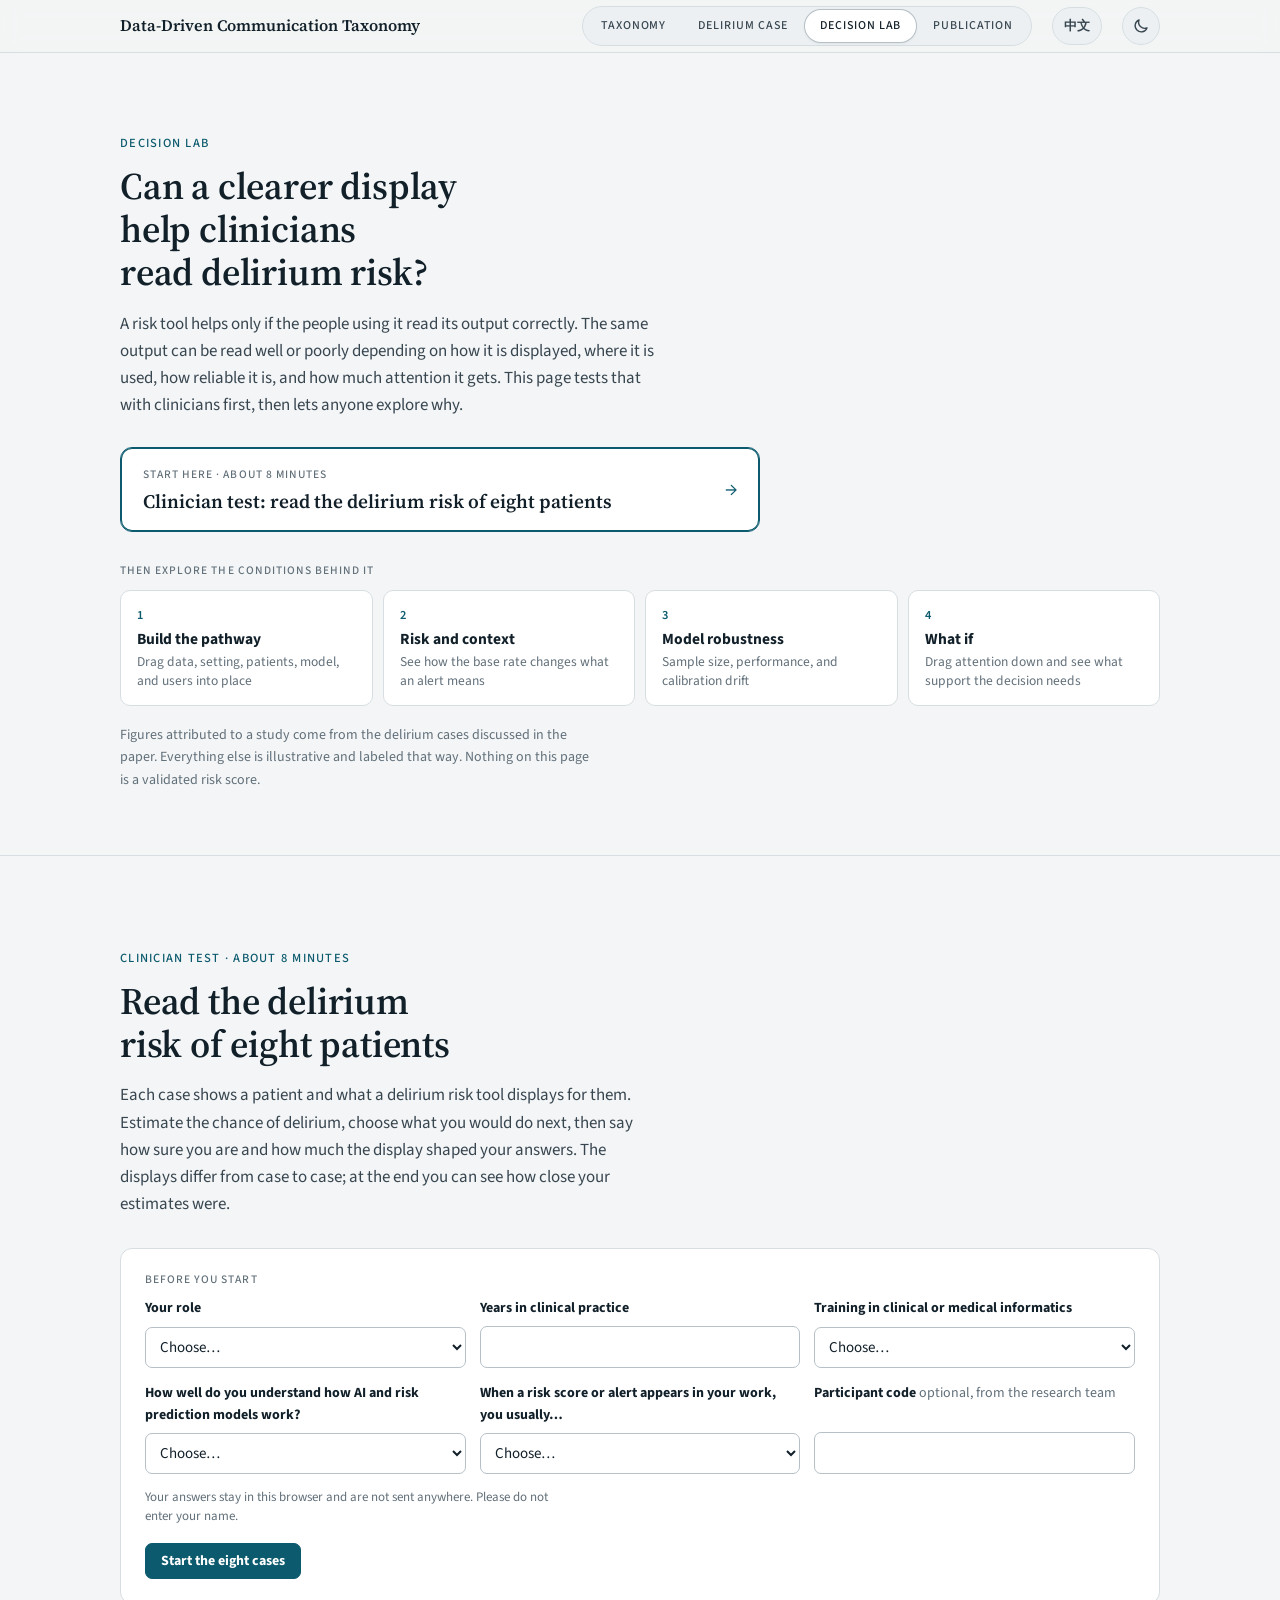
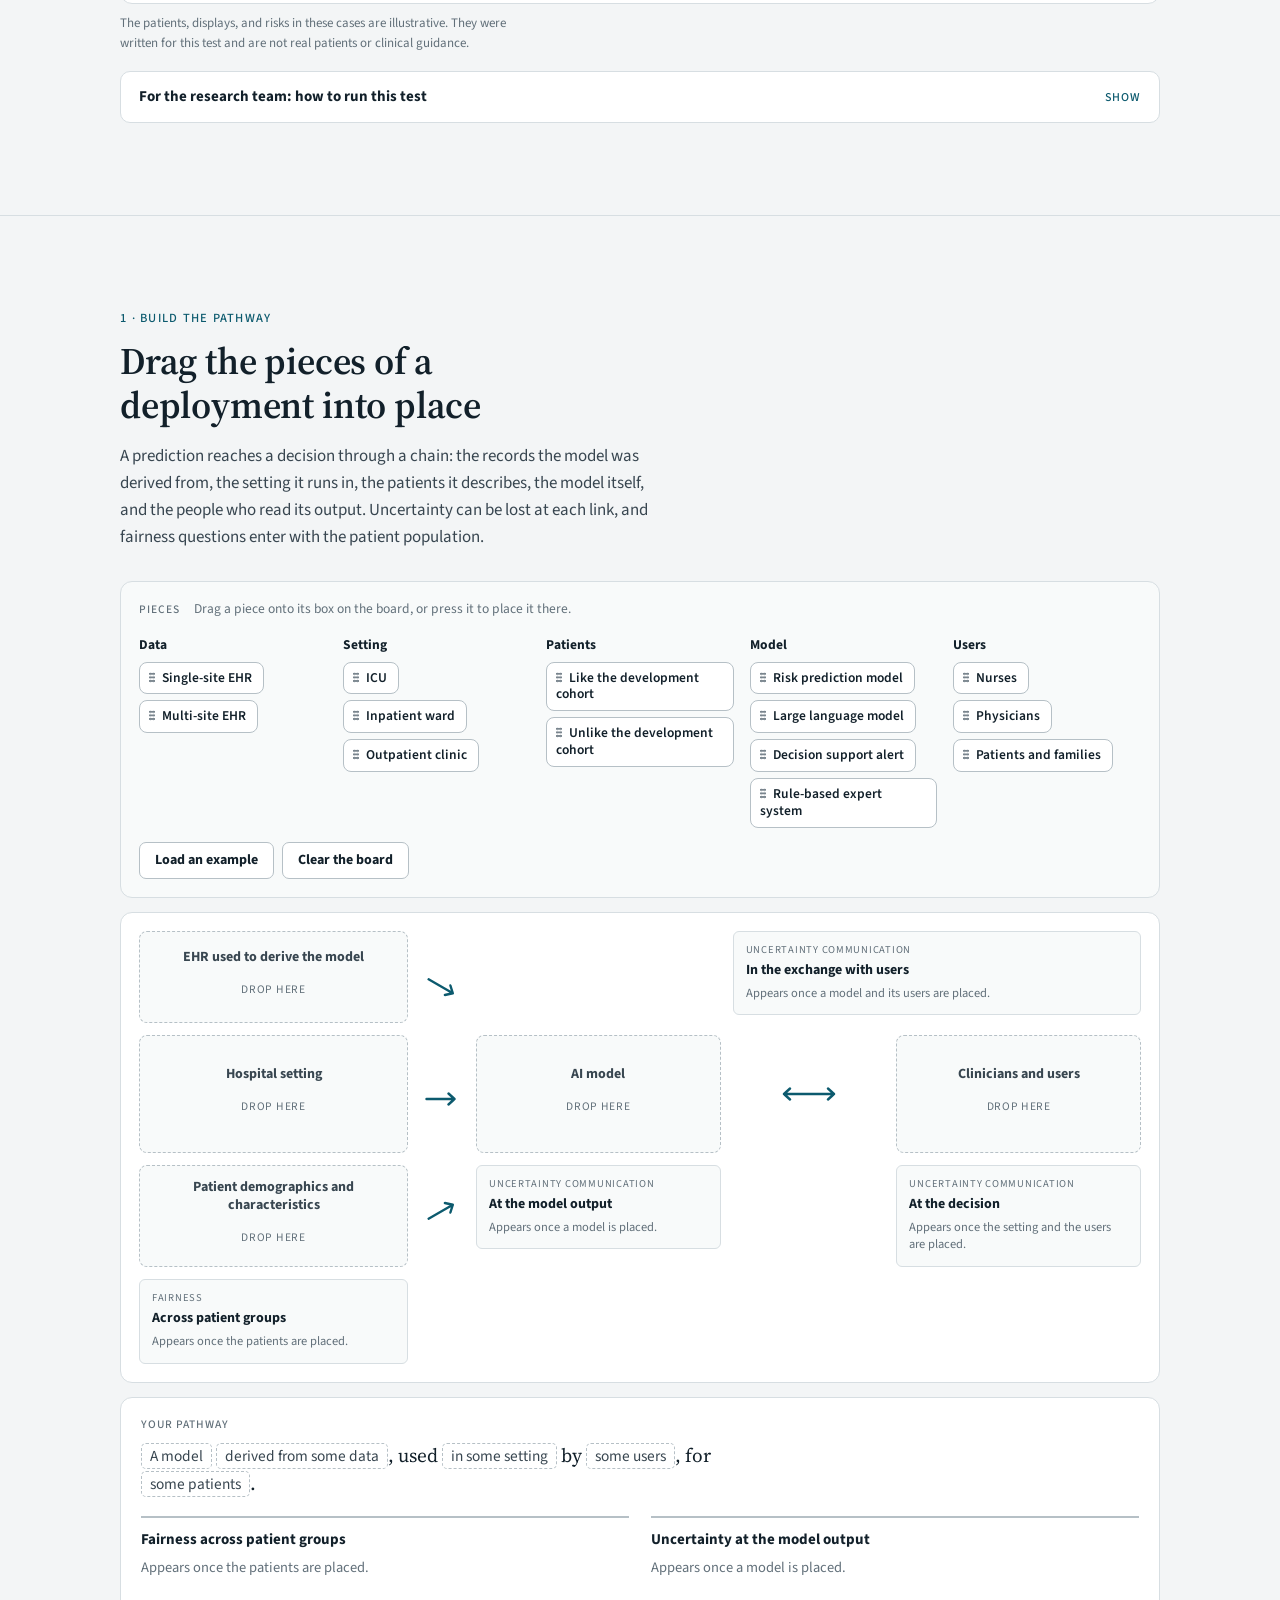
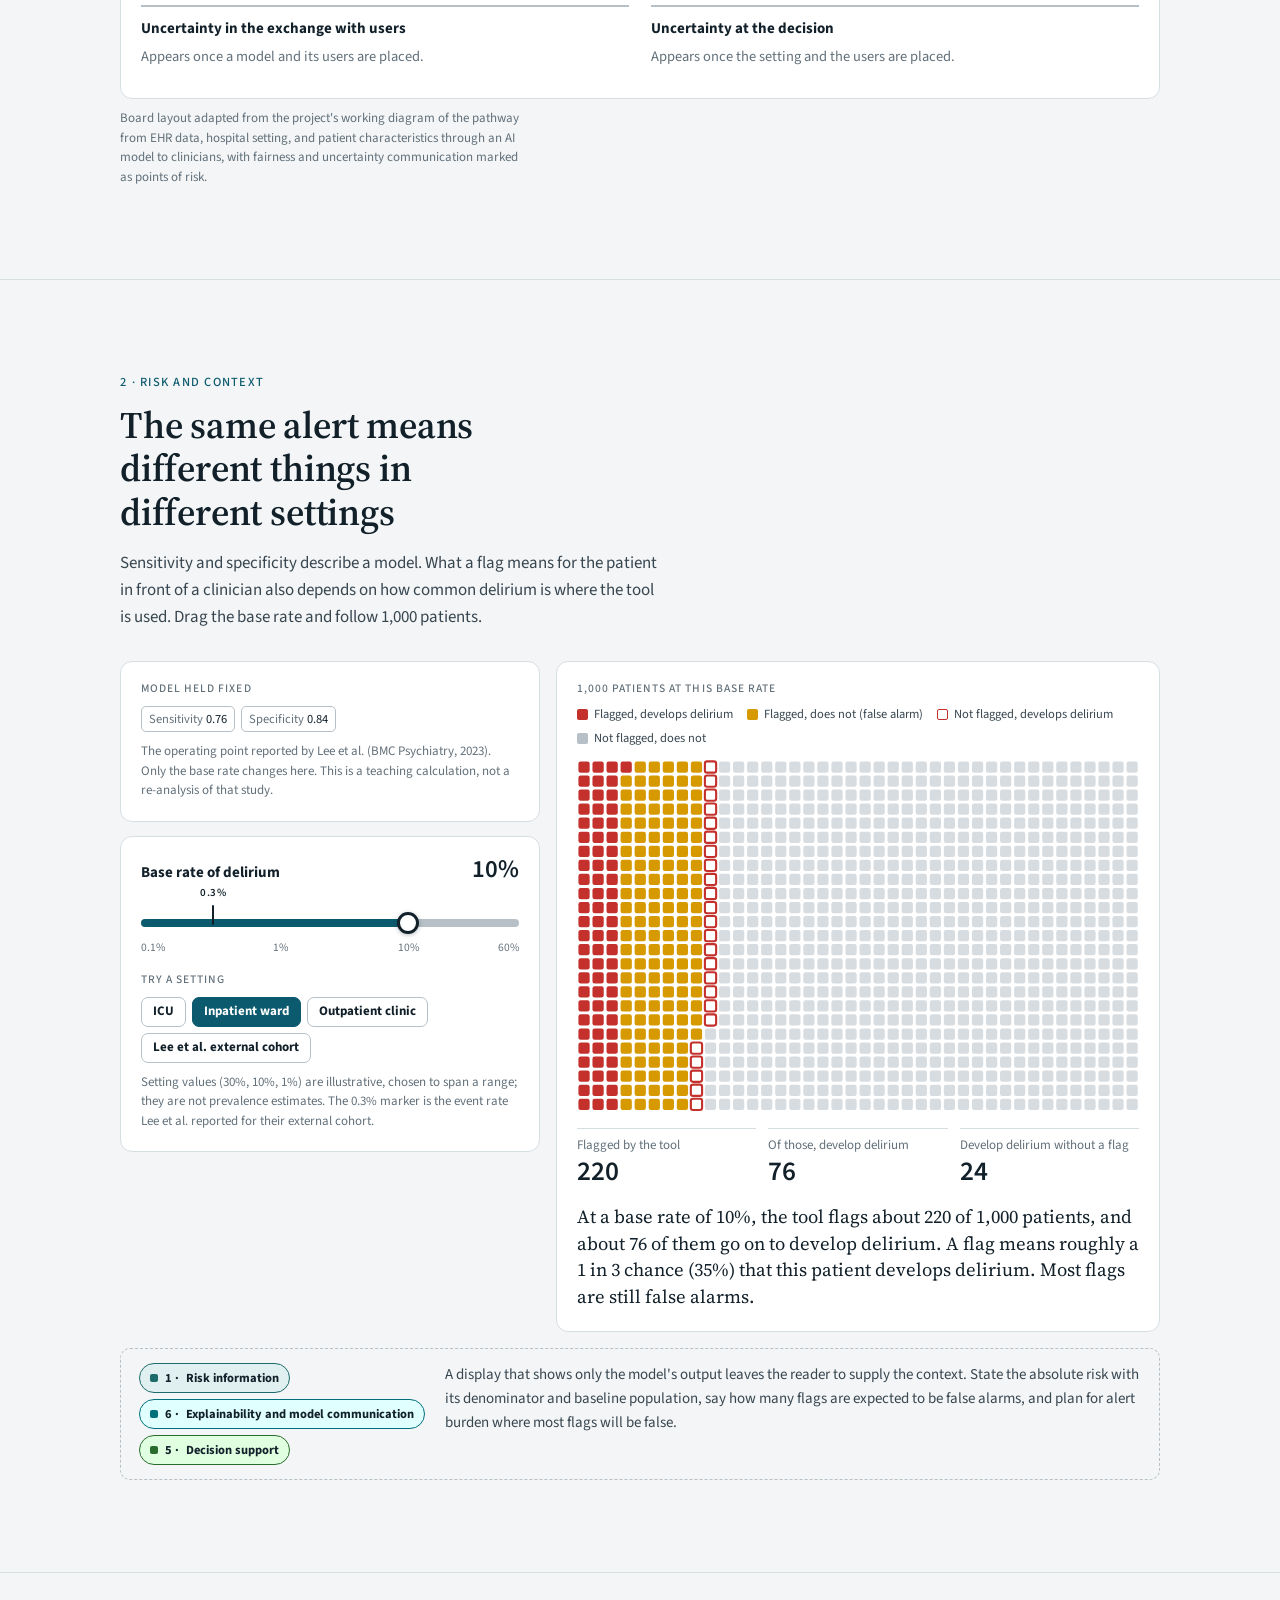
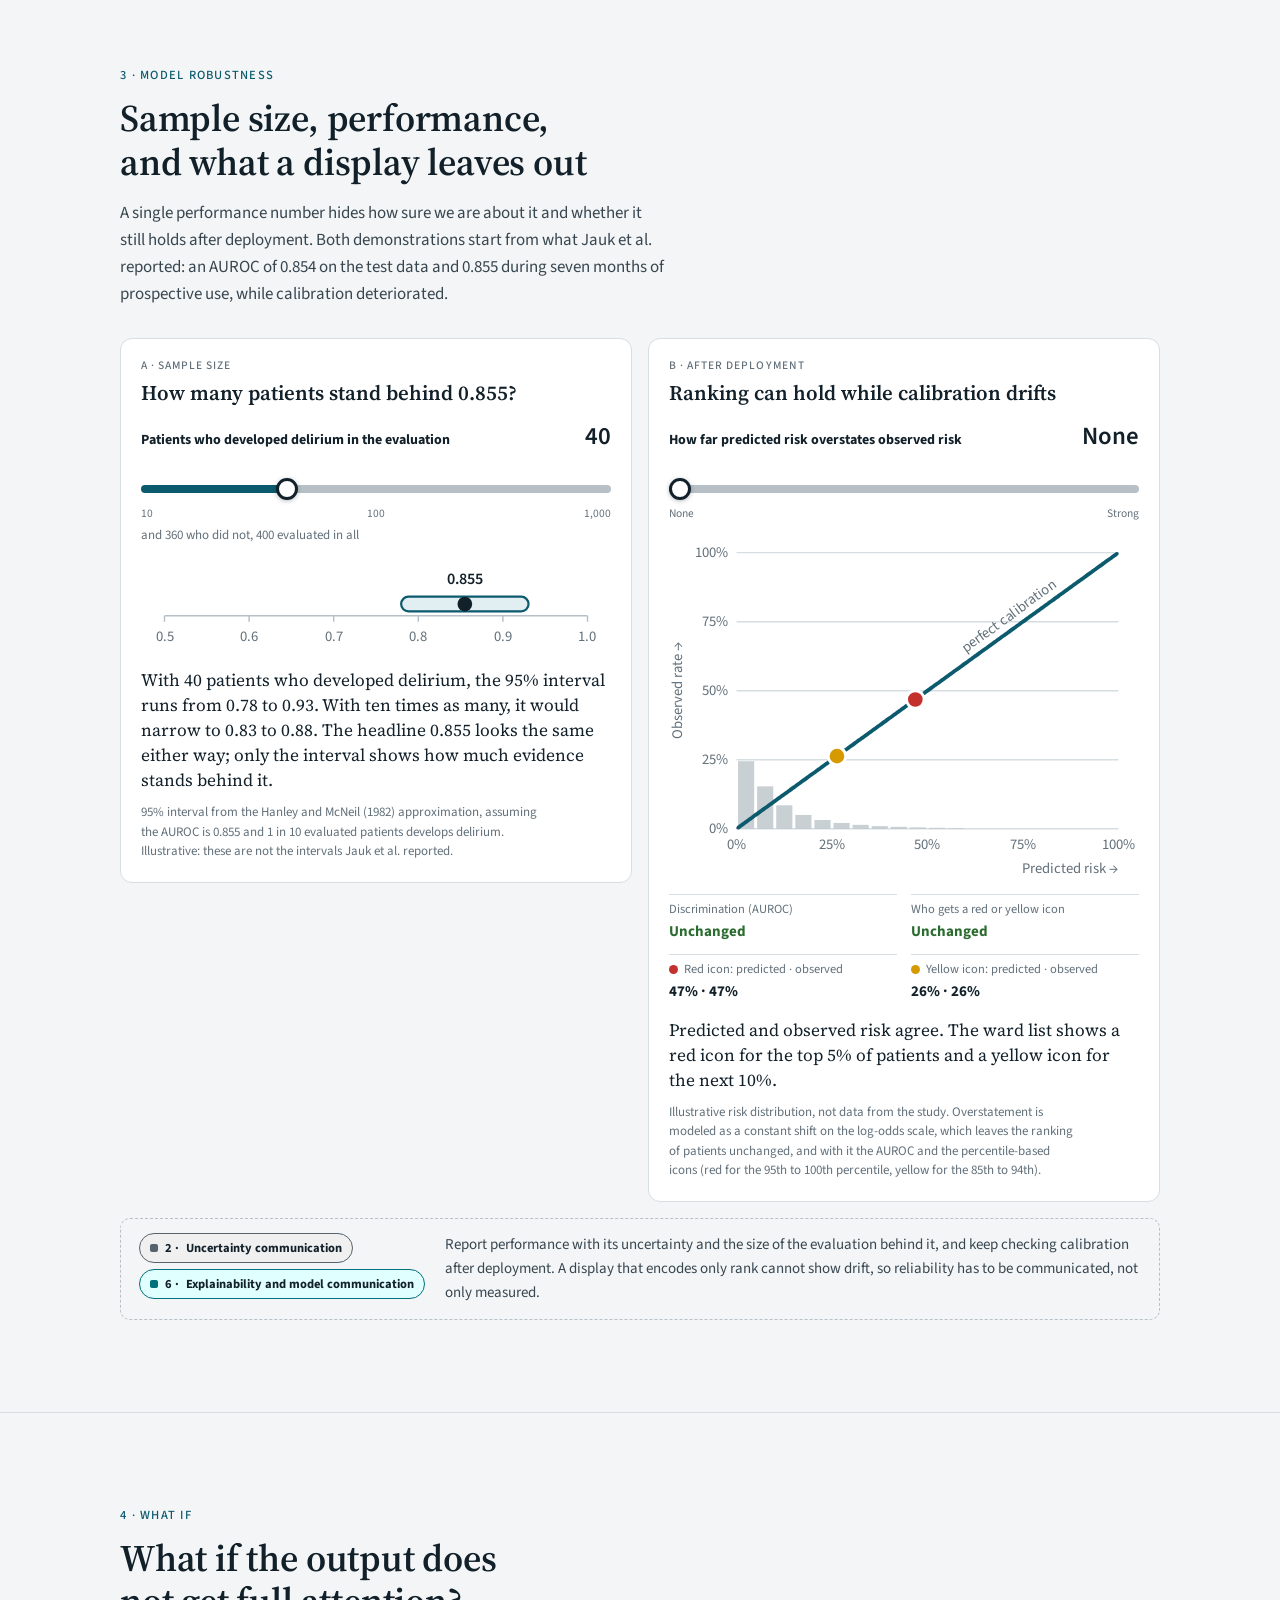
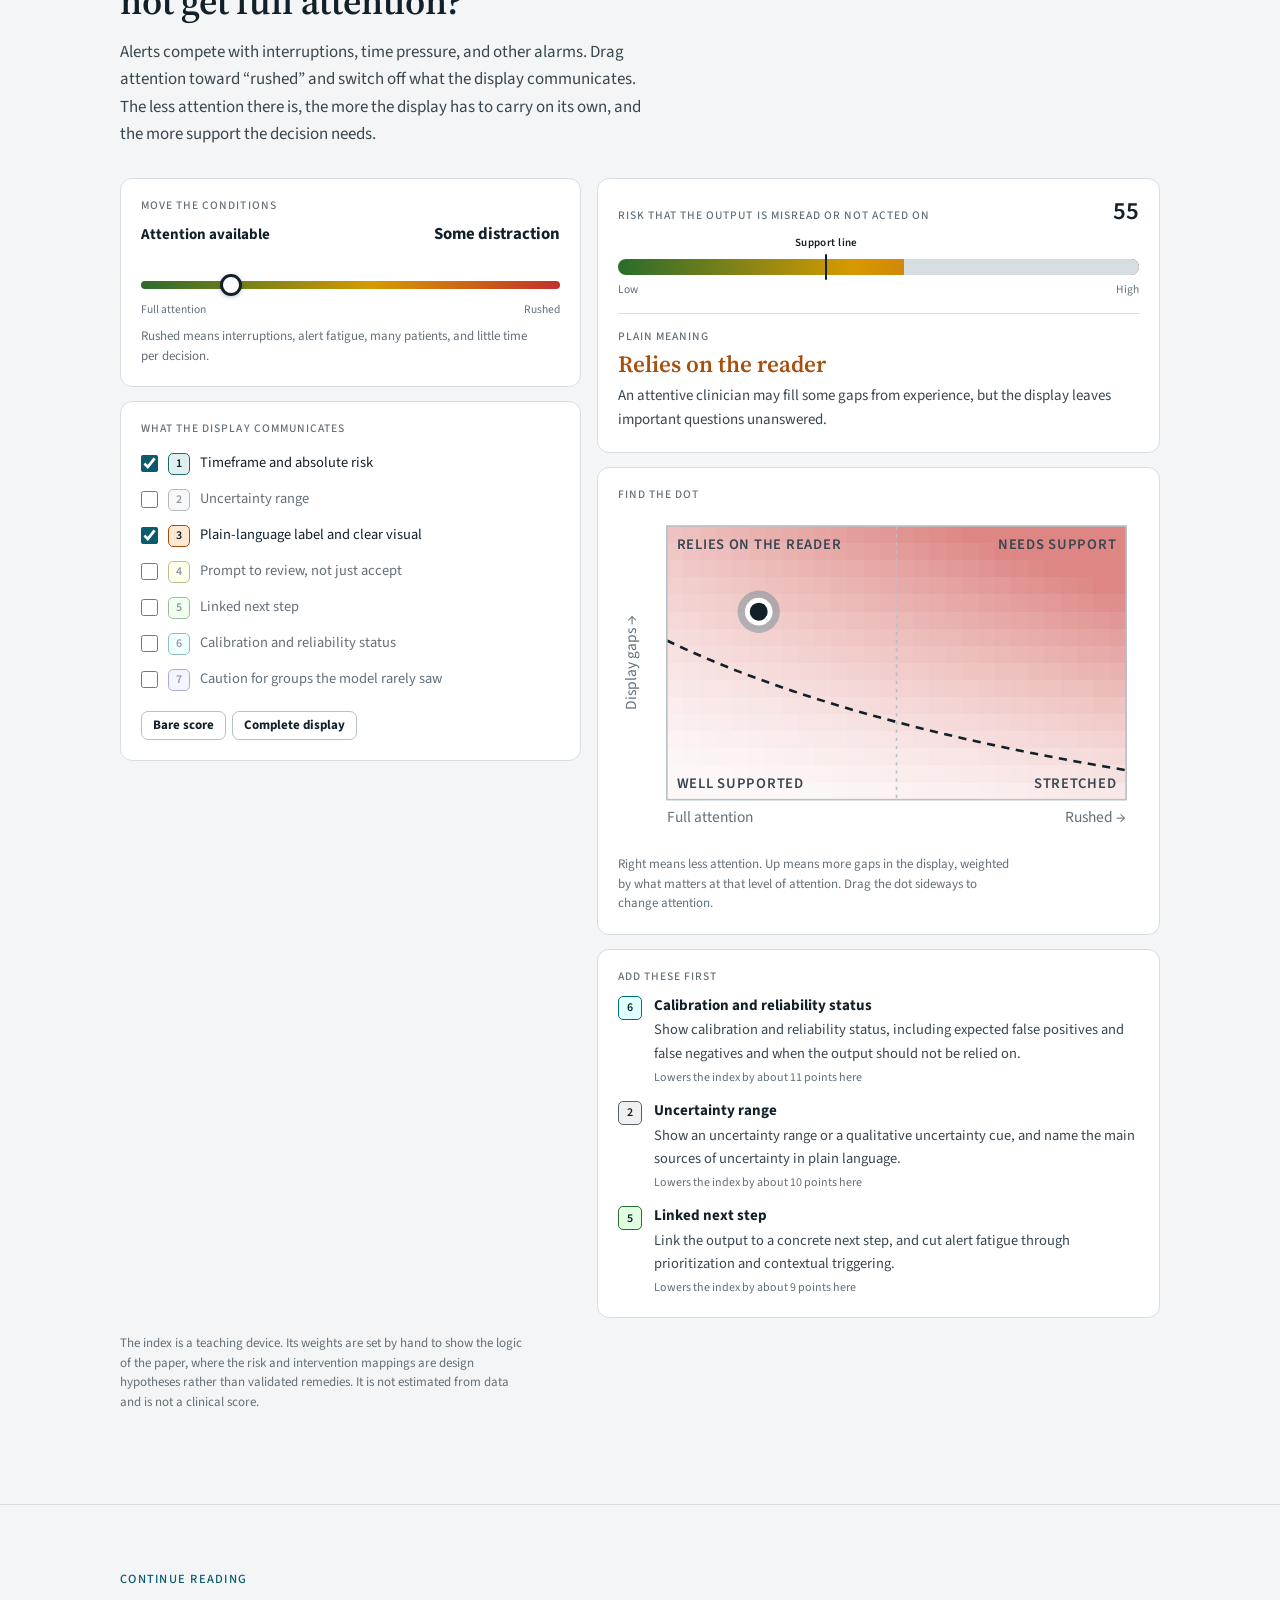
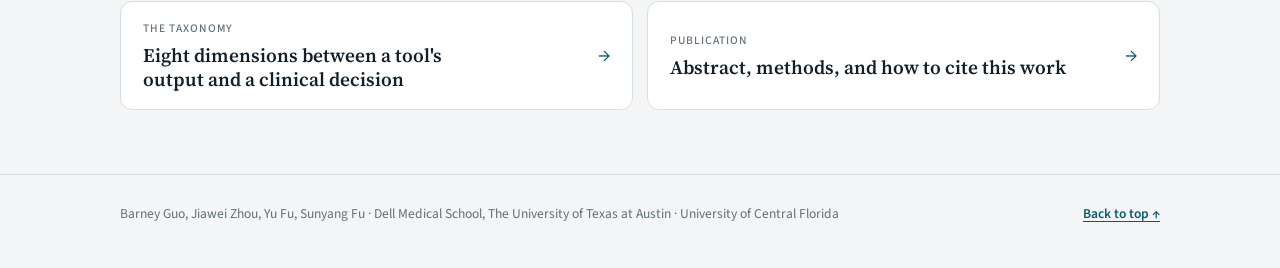
==== commit e0adcf2e: "Capitalize the answer choices in each case" ====
--- a/taxonomy-decision-lab.html
+++ b/taxonomy-decision-lab.html
@@ -68,8 +68,8 @@
                 <option value="" data-zh="请选择…">Choose…</option>
                 <option value="Nurse" data-zh="护士">Nurse</option>
                 <option value="Physician" data-zh="医生">Physician</option>
-                <option value="Other clinician" data-zh="其他临床人员">Other clinician</option>
-                <option value="Not a clinician" data-zh="非临床人员">Not a clinician</option>
+                <option value="Other clinician" data-zh="其他临床人员">Other Clinician</option>
+                <option value="Not a clinician" data-zh="非临床人员">Not a Clinician</option>
               </select>
             </label>
             <label class="test-field"><span><span data-l="en">Years in clinical practice</span><span data-l="zh">临床工作年限</span></span><input type="number" id="test-years" min="0" max="60" inputmode="numeric"></label>
@@ -77,27 +77,27 @@
               <select id="test-informatics" required>
                 <option value="" data-zh="请选择…">Choose…</option>
                 <option value="None" data-zh="没有">None</option>
-                <option value="Courses or workshops" data-zh="上过一些课程或工作坊">Courses or workshops</option>
-                <option value="Degree or certification" data-zh="学位或认证">Degree or certification</option>
+                <option value="Courses or workshops" data-zh="上过一些课程或工作坊">Courses or Workshops</option>
+                <option value="Degree or certification" data-zh="学位或认证">Degree or Certification</option>
               </select>
             </label>
             <label class="test-field"><span><span data-l="en">How well do you understand how AI and risk prediction models work?</span><span data-l="zh">你对 AI 和风险预测模型的工作原理了解多少？</span></span>
               <select id="test-ai" required>
                 <option value="" data-zh="请选择…">Choose…</option>
-                <option value="1" data-zh="1 · 完全不了解">1 · Not at all</option>
-                <option value="2" data-zh="2 · 了解一点">2 · A little</option>
+                <option value="1" data-zh="1 · 完全不了解">1 · Not at All</option>
+                <option value="2" data-zh="2 · 了解一点">2 · A Little</option>
                 <option value="3" data-zh="3 · 一般">3 · Moderately</option>
                 <option value="4" data-zh="4 · 比较了解">4 · Well</option>
-                <option value="5" data-zh="5 · 非常了解">5 · Very well</option>
+                <option value="5" data-zh="5 · 非常了解">5 · Very Well</option>
               </select>
             </label>
             <label class="test-field"><span><span data-l="en">When a risk score or alert appears in your work, you usually…</span><span data-l="zh">工作中出现风险评分或警报时，你通常会……</span></span>
               <select id="test-alerts" required>
                 <option value="" data-zh="请选择…">Choose…</option>
-                <option value="Follow it" data-zh="照着做">Follow it</option>
-                <option value="Weigh it with my own judgment" data-zh="结合自己的判断来权衡">Weigh it with my own judgment</option>
-                <option value="Often dismiss or skip it" data-zh="常常忽略或直接关掉">Often dismiss or skip it</option>
-                <option value="Rarely see them" data-zh="很少遇到这类提示">Rarely see them</option>
+                <option value="Follow it" data-zh="照着做">Follow It</option>
+                <option value="Weigh it with my own judgment" data-zh="结合自己的判断来权衡">Weigh It with My Own Judgment</option>
+                <option value="Often dismiss or skip it" data-zh="常常忽略或直接关掉">Often Dismiss or Skip It</option>
+                <option value="Rarely see them" data-zh="很少遇到这类提示">Rarely See Them</option>
               </select>
             </label>
             <label class="test-field"><span><span data-l="en">Participant code </span><span data-l="zh">参与者编号 </span><em><span data-l="en">optional, from the research team</span><span data-l="zh">选填，由研究团队提供</span></em></span><input type="text" id="test-code" maxlength="24" autocomplete="off" spellcheck="false"></label>
@@ -122,27 +122,27 @@
             <fieldset>
               <legend><span data-l="en">2. What would you do next?</span><span data-l="zh">2. 你下一步会怎么做？</span></legend>
               <div class="test-options">
-                <label><input type="radio" name="test-act" value="usual"><span data-l="en"> Continue usual care</span><span data-l="zh"> 继续常规护理</span></label>
-                <label><input type="radio" name="test-act" value="reassess"><span data-l="en"> Reassess at the next shift</span><span data-l="zh"> 下一班次再评估</span></label>
-                <label><input type="radio" name="test-act" value="prevent"><span data-l="en"> Start delirium prevention measures now</span><span data-l="zh"> 现在开始谵妄预防措施</span></label>
-                <label><input type="radio" name="test-act" value="review"><span data-l="en"> Ask the team to review the patient now</span><span data-l="zh"> 现在请团队查看这位患者</span></label>
-                <label><input type="radio" name="test-act" value="dismiss"><span data-l="en"> Dismiss the tool’s output and move on</span><span data-l="zh"> 关掉工具的提示，继续忙别的</span></label>
+                <label><input type="radio" name="test-act" value="usual"><span data-l="en"> Continue Usual Care</span><span data-l="zh"> 继续常规护理</span></label>
+                <label><input type="radio" name="test-act" value="reassess"><span data-l="en"> Reassess at the Next Shift</span><span data-l="zh"> 下一班次再评估</span></label>
+                <label><input type="radio" name="test-act" value="prevent"><span data-l="en"> Start Delirium Prevention Measures Now</span><span data-l="zh"> 现在开始谵妄预防措施</span></label>
+                <label><input type="radio" name="test-act" value="review"><span data-l="en"> Ask the Team to Review the Patient Now</span><span data-l="zh"> 现在请团队查看这位患者</span></label>
+                <label><input type="radio" name="test-act" value="dismiss"><span data-l="en"> Dismiss the Tool’s Output and Move On</span><span data-l="zh"> 关掉工具的提示，继续忙别的</span></label>
               </div>
             </fieldset>
             <fieldset>
               <legend><span data-l="en">3. How sure are you of your estimate?</span><span data-l="zh">3. 你对自己的估计有多确定？</span></legend>
               <div class="test-scale">
-                <label><input type="radio" name="test-sure" value="1"><span>1<small><span data-l="en">Not at all</span><span data-l="zh">完全不确定</span></small></span></label>
+                <label><input type="radio" name="test-sure" value="1"><span>1<small><span data-l="en">Not at All</span><span data-l="zh">完全不确定</span></small></span></label>
                 <label><input type="radio" name="test-sure" value="2"><span>2</span></label>
                 <label><input type="radio" name="test-sure" value="3"><span>3</span></label>
                 <label><input type="radio" name="test-sure" value="4"><span>4</span></label>
-                <label><input type="radio" name="test-sure" value="5"><span>5<small><span data-l="en">Very sure</span><span data-l="zh">非常确定</span></small></span></label>
+                <label><input type="radio" name="test-sure" value="5"><span>5<small><span data-l="en">Very Sure</span><span data-l="zh">非常确定</span></small></span></label>
               </div>
             </fieldset>
             <fieldset>
               <legend><span data-l="en">4. How much did the tool’s display shape your answers?</span><span data-l="zh">4. 工具显示的内容在多大程度上影响了你的回答？</span></legend>
               <div class="test-scale">
-                <label><input type="radio" name="test-rely" value="1"><span>1<small><span data-l="en">Not at all</span><span data-l="zh">完全没有</span></small></span></label>
+                <label><input type="radio" name="test-rely" value="1"><span>1<small><span data-l="en">Not at All</span><span data-l="zh">完全没有</span></small></span></label>
                 <label><input type="radio" name="test-rely" value="2"><span>2</span></label>
                 <label><input type="radio" name="test-rely" value="3"><span>3</span></label>
                 <label><input type="radio" name="test-rely" value="4"><span>4</span></label>
@@ -163,11 +163,12 @@
           <ol>
             <li><span data-l="en"><b>Send each participant one link.</b> The <a href="taxonomy-decision-lab.html?group=1#test">group 1 link</a> shows the score-only display on cases 1, 3, 5, and 7, and the <a href="taxonomy-decision-lab.html?group=2#test">group 2 link</a> shows it on cases 2, 4, 6, and 8. Alternate the links between participants so every case is seen both ways. A link without a group picks one at random.</span><span data-l="zh"><b>给每位参与者发一个链接。</b><a href="taxonomy-decision-lab.html?group=1#test">第 1 组链接</a>在病例 1、3、5、7 显示仅有分数的版本，<a href="taxonomy-decision-lab.html?group=2#test">第 2 组链接</a>在病例 2、4、6、8 显示这个版本。请在参与者之间交替发送两个链接，这样每个病例的两种显示都会有人看到。不带组别的链接会随机分组。在链接末尾加上 <code>&amp;lang=zh</code> 可以直接打开中文版。</span></li>
             <li><span data-l="en"><b>Ask participants to take the test before exploring the rest of this page.</b> The sections below explain the very issues the test measures.</span><span data-l="zh"><b>请参与者先做测试，再浏览本页其余部分。</b>下面各节解释的正是测试所测量的问题。</span></li>
-            <li><span data-l="en"><b>Collect the CSV files.</b> Each has one row per case: participant code, role, years in practice, informatics training, self-rated understanding of AI from 1 to 5, usual response to alerts, group, case, display version, estimate, reference risk, points off, action, confidence from 1 to 5, seconds spent on the case, comment, finish time, and the language the test was taken in. Nothing is sent from the page.</span><span data-l="zh"><b>收集 CSV 文件。</b>每个文件每个病例一行：参与者编号、身份、临床年限、信息学培训、1 到 5 的 AI 自评了解程度、对警报的通常反应、组别、病例、显示版本、估计值、参考风险、偏差点数、所选行动、1 到 5 的确定程度、在该病例上所花的秒数、意见、完成时间，以及答题时使用的语言。页面不会发送任何数据。</span></li>
+            <li><span data-l="en"><b>Collect the CSV files.</b> Each has one row per case: participant code, role, years in practice, informatics training, self-rated understanding of AI from 1 to 5, usual response to alerts, group, case, display version, estimate, reference risk, the tool’s own estimate, points off, action, confidence from 1 to 5, reliance on the tool from 1 to 5, seconds spent on the case, comment, finish time, and the language the test was taken in. Nothing is sent from the page.</span><span data-l="zh"><b>收集 CSV 文件。</b>每个文件每个病例一行：参与者编号、身份、临床年限、信息学培训、1 到 5 的 AI 自评了解程度、对警报的通常反应、组别、病例、显示版本、估计值、参考风险、工具自身的估计、偏差点数、所选行动、1 到 5 的确定程度、1 到 5 的工具依赖程度、在该病例上所花的秒数、意见、完成时间，以及答题时使用的语言。页面不会发送任何数据。</span></li>
             <li><span data-l="en"><b>Or collect them in REDCap.</b> Once the page is connected to the project’s REDCap survey (see the README), the results screen offers a button that opens the survey with every answer filled in, and the participant presses Submit there. The CSV download stays as a backup.</span><span data-l="zh"><b>也可以用 REDCap 收集。</b>网页接上项目的 REDCap 问卷后（见 README），结果页会出现一个按钮，打开已经填好全部回答的问卷，参与者在那里点击提交即可。CSV 下载仍然保留作为备用。</span></li>
             <li><span data-l="en"><b>Compare the two versions case by case</b> across participants: points off, confidence, the actions chosen, and time. The background questions let you compare them by informatics training and understanding of AI, and by whether participants say they tend to follow alerts or dismiss them, so recruit on purpose across those groups.</span><span data-l="zh"><b>逐个病例比较两种版本</b>在参与者之间的差异：偏差点数、确定程度、所选行动和用时。借助背景问题，还可以按信息学培训和对 AI 的了解程度来比较，并看参与者自称倾向于听从警报还是忽略警报，因此请有意识地从这些不同人群中招募参与者。</span></li>
+            <li><span data-l="en"><b>Look for over-reliance and dismissal in what participants do.</b> The tool’s estimate is wrong on purpose in three cases: too low in cases 4 and 7, too high in case 8. An estimate closer to the tool than to the reference on these cases means the participant followed a wrong tool. Choosing “Dismiss” on a case where the tool was right means they set aside a correct one. Compare both with the reliance rating on each case and with what participants said about alerts at the start, since what people report and what they do can differ.</span><span data-l="zh"><b>从参与者的实际行为中观察过度依赖和忽略提示。</b>有三个病例的工具估计是有意设置错误的：病例 4 和 7 偏低，病例 8 偏高。如果参与者在这些病例上的估计更接近工具而不是参考风险，说明跟随了出错的工具；如果在工具正确的病例上选择“关掉提示”，说明搁置了正确的工具。请把这两种行为与每个病例的依赖评分、以及开始时参与者对警报的自述作比较，因为人们说的和做的可能不一样。</span></li>
           </ol>
-          <p class="lab-small"><span data-l="en">Before collecting answers, pilot the test with two or three clinicians and check whether your institution’s review board needs to approve the study. The cases and reference risks are illustrative. The full display states each scenario’s recalibrated estimate, except in case 4, where it warns that the model likely underestimates, so differences in accuracy mainly show whether clinicians can use what a display communicates.</span><span data-l="zh">收集回答之前，请先找两三位临床医生做预测试，并确认你所在机构的伦理审查委员会是否需要审批这项研究。病例和参考风险都是示例。完整显示给出了每个情境重新校准后的估计（病例 4 除外，那里提醒模型很可能低估），因此准确性上的差异主要反映临床医生能否用好显示所传达的信息。</span></p>
+          <p class="lab-small"><span data-l="en">Before collecting answers, pilot the test with two or three clinicians and check whether your institution’s review board needs to approve the study. Tell the board that three cases show a deliberately wrong estimate and that the results screen reveals this to participants. The cases and reference risks are illustrative, so have a clinician review them first. The full display states each scenario’s recalibrated estimate, with three exceptions: in case 4 it warns that the model likely underestimates, and in cases 7 and 8 it shows a wrong estimate with no warning. In the other cases, differences in accuracy mainly show whether clinicians can use what a display communicates.</span><span data-l="zh">收集回答之前，请先找两三位临床医生做预测试，并确认你所在机构的伦理审查委员会是否需要审批这项研究。请告知委员会：有三个病例显示的是有意设置错误的估计，结果页会向参与者说明这一点。病例和参考风险都是示例，请先请临床人员审核。完整显示给出了每个情境重新校准后的估计，只有三个例外：病例 4 提醒模型很可能低估，病例 7 和 8 显示错误的估计且没有任何提醒。在其余病例中，准确性上的差异主要反映临床医生能否用好显示所传达的信息。</span></p>
         </div>
       </details>
     </div>
--- a/taxonomy-decision-lab.css
+++ b/taxonomy-decision-lab.css
@@ -12,7 +12,7 @@
 @media (max-width:480px){.lab-steps{grid-template-columns:1fr}}
 .lab-steps a{display:flex;flex-direction:column;gap:4px;height:100%;padding:14px 16px;border:1px solid var(--rule);border-radius:10px;background:var(--surface);color:var(--ink);text-decoration:none;transition:border-color .15s,transform .15s}
 .lab-steps a:hover{border-color:var(--accent);color:var(--ink);transform:translateY(-2px)}
-.lab-step-num{font-family:var(--f-mono);font-size:12.5px;font-weight:600;color:var(--accent)}
+.lab-step-num{font-family:var(--f-body);font-size:12.5px;font-weight:600;color:var(--accent)}
 .lab-step-name{font-weight:700;font-size:15.5px;line-height:1.3}
 .lab-step-q{font-size:13.5px;line-height:1.4;color:var(--muted)}
 .lab-note{font-size:14px;color:var(--muted);max-width:var(--measure);margin:18px 0 0}
@@ -22,7 +22,7 @@
 .lab-card{border:1px solid var(--rule);border-radius:12px;background:var(--surface);padding:18px 20px 20px;min-width:0}
 .lab-small{font-size:13px;line-height:1.5;color:var(--muted);margin:10px 0 0;max-width:var(--measure)}
 /* numbered dimension badge (dimBadge and dimTag in taxonomy-decision-lab.js); --size sets its height and minimum width */
-.lab-dim{display:inline-flex;align-items:center;justify-content:center;flex:none;min-width:var(--size,24px);height:var(--size,24px);padding:0 6px;border:1px solid var(--c);border-radius:5px;background:var(--cf);color:var(--ink);font-family:var(--f-mono);font-size:12px;font-weight:600;text-decoration:none}
+.lab-dim{display:inline-flex;align-items:center;justify-content:center;flex:none;min-width:var(--size,24px);height:var(--size,24px);padding:0 6px;border:1px solid var(--c);border-radius:5px;background:var(--cf);color:var(--ink);font-family:var(--f-body);font-size:12px;font-weight:600;text-decoration:none}
 a.lab-dim:hover{color:var(--ink);box-shadow:0 0 0 1px var(--c)}
 
 /* 1 · pathway builder (#pathway) · pieces and the attention map use touch-action:pan-y, so a vertical swipe still scrolls the page on phones and a sideways start drags */
@@ -58,7 +58,7 @@
 .pw-slot-core{min-height:118px}
 .pw-slot-name{margin:0;font-size:14px;font-weight:700;line-height:1.3;color:var(--ink-2)}
 .pw-slot-body{display:flex;align-items:center;justify-content:center;min-height:32px}
-.pw-empty{font-family:var(--f-mono);font-size:11.5px;letter-spacing:.06em;text-transform:uppercase;color:var(--muted)}
+.pw-empty{font-family:var(--f-body);font-size:11.5px;letter-spacing:.06em;text-transform:uppercase;color:var(--muted)}
 .pw-slot.pw-filled{border-style:solid;border-color:var(--accent);background:var(--accent)}
 .pw-slot.pw-filled .pw-slot-name{color:var(--on-accent)}
 .pw-placed{display:inline-flex;align-items:center;gap:4px;max-width:100%;padding:3px 3px 3px 10px;border-radius:7px;background:var(--surface);color:var(--ink);font-size:13.5px;font-weight:700;line-height:1.25;text-align:left}
@@ -75,7 +75,7 @@
 /* checkpoints are not drop targets: a solid, quiet frame while they wait, so only the dashed boxes read as places to drop */
 .pw-check{align-self:start;min-width:0;padding:10px 12px 12px;border:1.5px solid var(--rule);border-radius:6px;background:var(--raised);transition:border-color .2s,background .2s}
 .pw-check.pw-on{border-color:var(--d3);background:var(--surface)}
-.pw-check-kicker{margin:0;font-family:var(--f-mono);font-size:10.5px;letter-spacing:.07em;text-transform:uppercase;color:var(--muted)}
+.pw-check-kicker{margin:0;font-family:var(--f-body);font-size:10.5px;letter-spacing:.07em;text-transform:uppercase;color:var(--muted)}
 .pw-check.pw-on .pw-check-kicker{color:var(--d3)}
 .pw-check-name{margin:2px 0 6px;font-weight:700;font-size:14px;line-height:1.3}
 .pw-check-wait{margin:0;font-size:12.5px;line-height:1.4;color:var(--muted)}
@@ -125,8 +125,8 @@
 .lab-mark,.att-line{position:absolute;width:2px;margin-left:-1px;border-radius:1px;background:var(--ink);pointer-events:none}
 .lab-mark{top:18px;height:20px;left:calc(var(--thumb) / 2 + (100% - var(--thumb)) * var(--at,0))}
 .att-line{top:-5px;bottom:-5px}
-.lab-mark > span,.att-line > span{position:absolute;bottom:100%;left:50%;transform:translateX(-50%);padding-bottom:3px;font-family:var(--f-mono);font-size:11px;font-weight:600;letter-spacing:.04em;white-space:nowrap;color:var(--ink)}
-.lab-ticks{position:relative;height:18px;font-family:var(--f-mono);font-size:11.5px;color:var(--muted)}
+.lab-mark > span,.att-line > span{position:absolute;bottom:100%;left:50%;transform:translateX(-50%);padding-bottom:3px;font-family:var(--f-body);font-size:11px;font-weight:600;letter-spacing:.04em;white-space:nowrap;color:var(--ink)}
+.lab-ticks{position:relative;height:18px;font-family:var(--f-body);font-size:11.5px;color:var(--muted)}
 .lab-ticks > span{position:absolute;top:2px;left:calc(var(--thumb) / 2 + (100% - var(--thumb)) * var(--at,0));transform:translateX(-50%);white-space:nowrap}
 .lab-ticks > span:first-child{left:0;transform:none}
 .lab-ticks > span:last-child{left:auto;right:0;transform:none}
@@ -177,8 +177,8 @@
 .rob-card .lab-slider-head label{font-size:14px}
 .rob-sub{margin:4px 0 0;font-size:13px;color:var(--muted)}
 .rob-svg{display:block;width:100%;height:auto;margin-top:14px;overflow:visible}
-.rob-svg .t{font-family:var(--f-mono);font-size:10px;fill:var(--muted)}
-.rob-svg .t-strong{font-family:var(--f-mono);font-size:11px;font-weight:600;fill:var(--ink)}
+.rob-svg .t{font-family:var(--f-body);font-size:10px;fill:var(--muted)}
+.rob-svg .t-strong{font-family:var(--f-body);font-size:11px;font-weight:600;fill:var(--ink)}
 .rob-svg .axis{stroke:var(--rule-2);stroke-width:1}
 .rob-svg .grid{stroke:var(--rule);stroke-width:1}
 .rob-svg .band{fill:var(--accent-soft);stroke:var(--accent);stroke-width:1.5}
@@ -224,8 +224,8 @@
 .att-map .cell{fill:var(--sig-red)}
 .att-map .mid{stroke:var(--rule-2);stroke-width:1;stroke-dasharray:2 3}
 .att-map .line{fill:none;stroke:var(--ink);stroke-width:1.6;stroke-dasharray:5 4}
-.att-map .q{font-family:var(--f-mono);font-size:9px;font-weight:600;letter-spacing:.05em;text-transform:uppercase;fill:var(--ink-2)}
-.att-map .ax{font-family:var(--f-mono);font-size:9.5px;fill:var(--muted)}
+.att-map .q{font-family:var(--f-body);font-size:9px;font-weight:600;letter-spacing:.05em;text-transform:uppercase;fill:var(--ink-2)}
+.att-map .ax{font-family:var(--f-body);font-size:9.5px;fill:var(--muted)}
 .att-map .frame-line{fill:none;stroke:var(--rule-2);stroke-width:1}
 .att-map .halo{fill:var(--accent);opacity:.28}
 .att-map .dot{fill:var(--ink);stroke:var(--surface);stroke-width:3}
@@ -234,7 +234,7 @@
 .att-list li{display:grid;grid-template-columns:auto minmax(0,1fr);gap:0 12px;align-items:start}
 .att-list b{display:block;font-size:15px;line-height:1.3;color:var(--ink)}
 .att-list p{margin:3px 0 0;font-size:14.5px;color:var(--ink-2)}
-.att-gain{display:block;margin-top:3px;font-family:var(--f-mono);font-size:12px;color:var(--muted)}
+.att-gain{display:block;margin-top:3px;font-family:var(--f-body);font-size:12px;color:var(--muted)}
 .att-support .att-done{margin:0;font-size:15px;color:var(--ink-2)}
 .att-note{margin-top:16px}
 
@@ -246,7 +246,7 @@
 .test-field em{font-style:normal;font-weight:400;color:var(--muted)}
 .test-field input,.test-field select,.test-field textarea{font:inherit;font-weight:400;font-size:15px;padding:8px 10px;border:1px solid var(--rule-2);border-radius:7px;background:var(--surface);color:var(--ink);min-width:0;width:100%}
 .test-intro .lab-small{margin:14px 0 16px}
-.test-progress{display:flex;align-items:center;gap:12px;font-family:var(--f-mono);font-size:12px;letter-spacing:.06em;text-transform:uppercase;color:var(--muted)}
+.test-progress{display:flex;align-items:center;gap:12px;font-family:var(--f-body);font-size:12px;letter-spacing:.06em;text-transform:uppercase;color:var(--muted)}
 .test-bar{flex:1;height:6px;border-radius:3px;background:var(--rule);overflow:hidden}
 .test-bar span{display:block;height:100%;width:0;border-radius:3px;background:var(--accent);transition:width .3s}
 .test-patient{margin:16px 0 4px;font-family:var(--f-display);font-weight:600;font-size:1.45rem;line-height:1.2}
@@ -287,7 +287,7 @@
 .test-scale{display:grid;grid-template-columns:repeat(5,minmax(0,1fr));gap:6px;max-width:460px}
 .test-scale label{position:relative;display:flex;cursor:pointer}
 .test-scale input{position:absolute;opacity:0;inset:0}
-.test-scale label > span{flex:1;display:flex;flex-direction:column;align-items:center;justify-content:center;min-height:52px;padding:6px 4px;border:1px solid var(--rule-2);border-radius:8px;background:var(--surface);font-family:var(--f-mono);font-weight:600;font-size:15px;color:var(--ink);text-align:center}
+.test-scale label > span{flex:1;display:flex;flex-direction:column;align-items:center;justify-content:center;min-height:52px;padding:6px 4px;border:1px solid var(--rule-2);border-radius:8px;background:var(--surface);font-family:var(--f-body);font-weight:600;font-size:15px;color:var(--ink);text-align:center}
 .test-scale small{font-family:var(--f-body);font-weight:400;font-size:11px;line-height:1.2;color:var(--muted)}
 .test-scale input:checked + span{background:var(--accent);border-color:var(--accent);color:var(--on-accent)}
 .test-scale input:checked + span small{color:var(--on-accent)}
@@ -296,18 +296,25 @@
 .test-done:focus{outline:none}
 .test-summary{display:grid;grid-template-columns:repeat(2,minmax(0,1fr));gap:12px;margin:14px 0 18px}
 .test-summary > div{padding:12px 14px;border:1px solid var(--rule);border-radius:9px;background:var(--raised)}
-.test-summary dt{font-family:var(--f-mono);font-size:11.5px;letter-spacing:.08em;text-transform:uppercase;color:var(--muted)}
+.test-summary dt{font-family:var(--f-body);font-size:11.5px;letter-spacing:.08em;text-transform:uppercase;color:var(--muted)}
 .test-summary dd{margin:4px 0 0;font-size:14.5px;color:var(--ink-2)}
 .test-summary dd b{font-size:1.8rem;font-weight:600;color:var(--ink)}
 @media (max-width:480px){.test-summary{grid-template-columns:1fr}}
 .test-key{display:flex;flex-wrap:wrap;align-items:center;gap:6px 8px;margin:0 0 8px;font-size:13px;color:var(--muted)}
-.test-key-ref,.test-key-you{display:inline-block;flex:none}
+.test-key-ref,.test-key-you,.test-key-tool{display:inline-block;flex:none}
 .test-key-ref{width:2px;height:14px;background:var(--ink)}
 .test-key-you{width:11px;height:11px;margin-left:10px;border-radius:50%;background:var(--accent)}
+/* the tool's estimate, drawn only in the cases where it is wrong on purpose: a hollow diamond, behind the participant's dot */
+.test-key-tool,.test-tool{box-sizing:border-box;width:10px;height:10px;border:2px solid var(--sig-red);background:var(--surface);transform:rotate(45deg)}
+.test-key-tool{margin-left:12px}
+.test-tool{position:absolute;top:50%;margin:-5px 0 0 -5px}
 .test-results{list-style:none;margin:0 0 6px;padding:0;display:grid;gap:14px}
 .test-result-head{display:flex;flex-wrap:wrap;align-items:baseline;justify-content:space-between;gap:4px 12px;font-size:15px}
-.test-tag{font-family:var(--f-mono);font-size:11px;letter-spacing:.06em;text-transform:uppercase;padding:1px 7px;border-radius:4px;border:1px solid var(--rule-2);color:var(--ink-2)}
+.test-tag{font-family:var(--f-body);font-size:11px;letter-spacing:.06em;text-transform:uppercase;padding:1px 7px;border-radius:4px;border:1px solid var(--rule-2);color:var(--ink-2)}
 .test-tag-B{border-color:var(--accent);color:var(--accent)}
+.test-tag-off{border-color:var(--sig-red);color:var(--sig-red)}
+.test-result-tags{display:inline-flex;gap:6px}
+.test-debrief{margin:0 0 16px;max-width:var(--measure);font-size:14.5px;color:var(--ink-2)}
 .test-strip{position:relative;height:16px;margin:8px 0 4px;border-radius:8px;background:var(--rule)}
 .test-ref{position:absolute;top:-4px;bottom:-4px;width:2px;margin-left:-1px;background:var(--ink)}
 .test-you{position:absolute;top:50%;width:13px;height:13px;margin:-6.5px 0 0 -6.5px;border-radius:50%;background:var(--accent);box-shadow:0 0 0 2px var(--surface)}
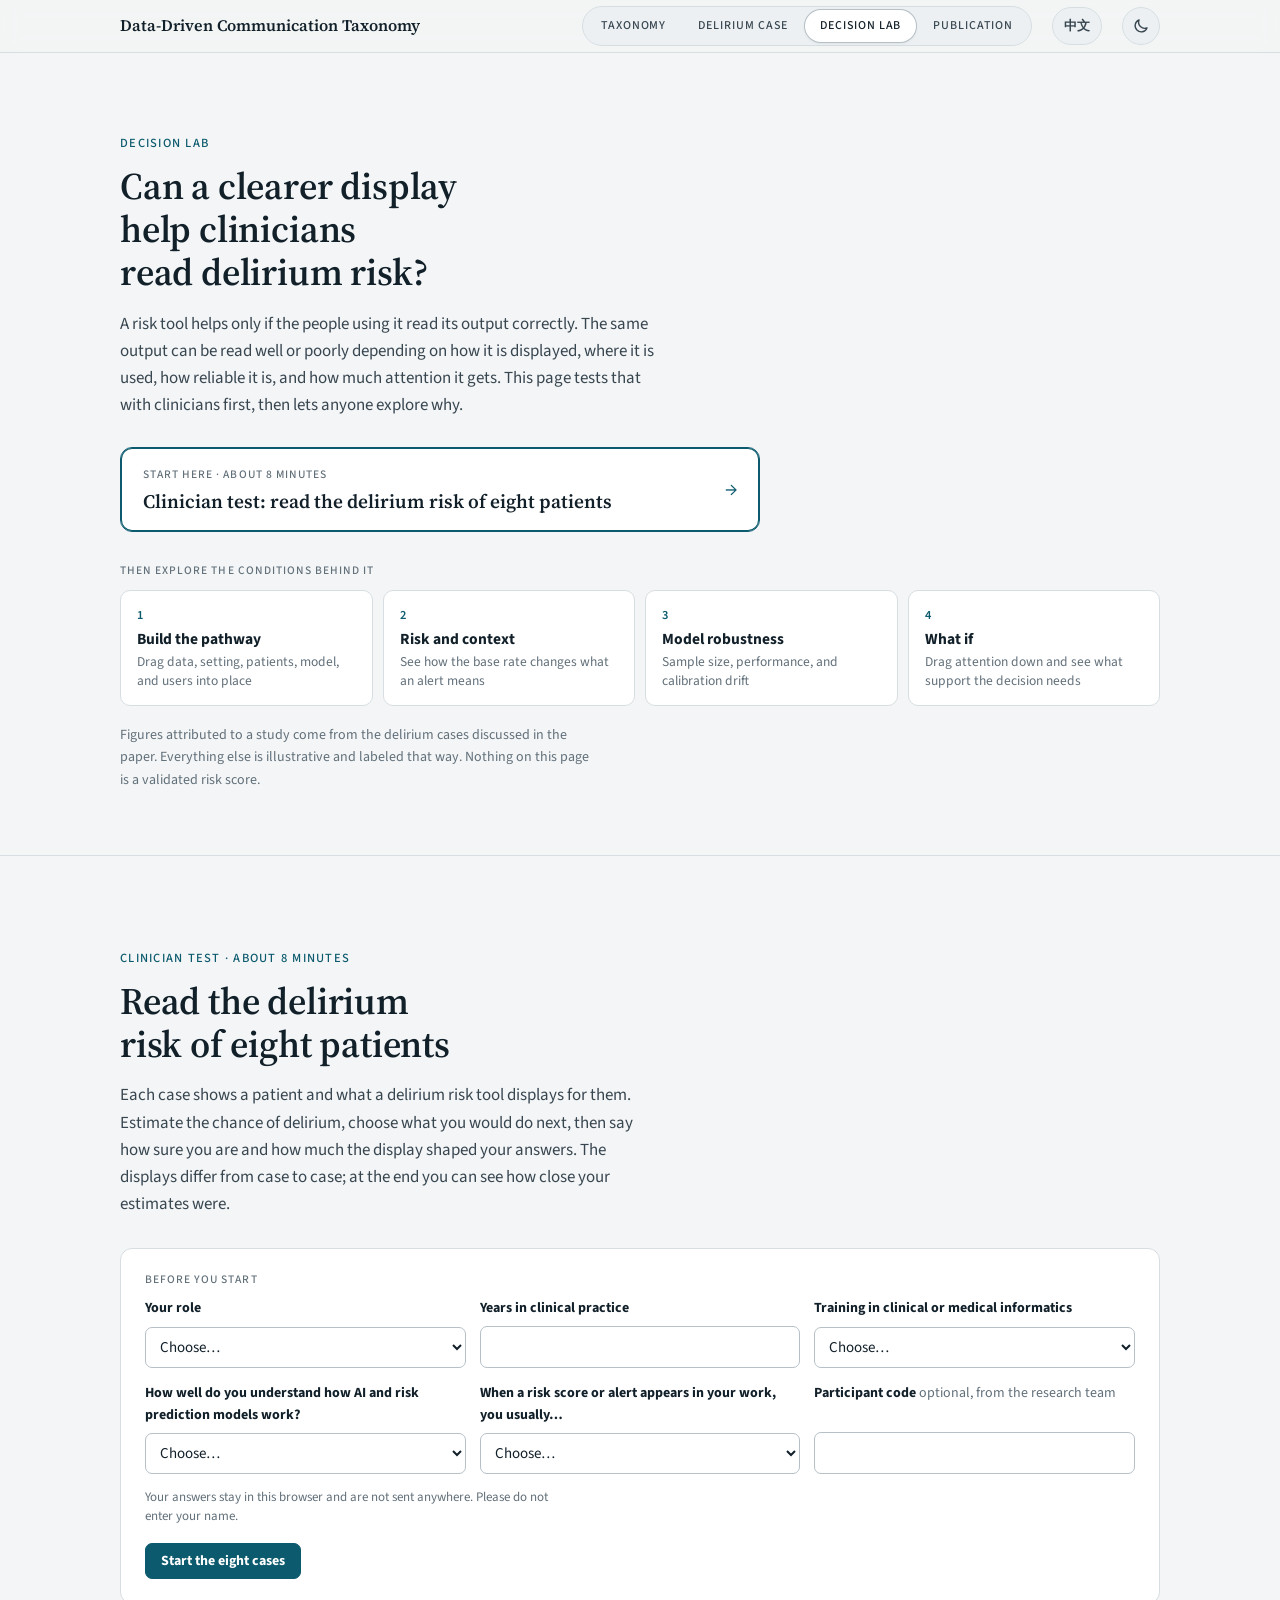
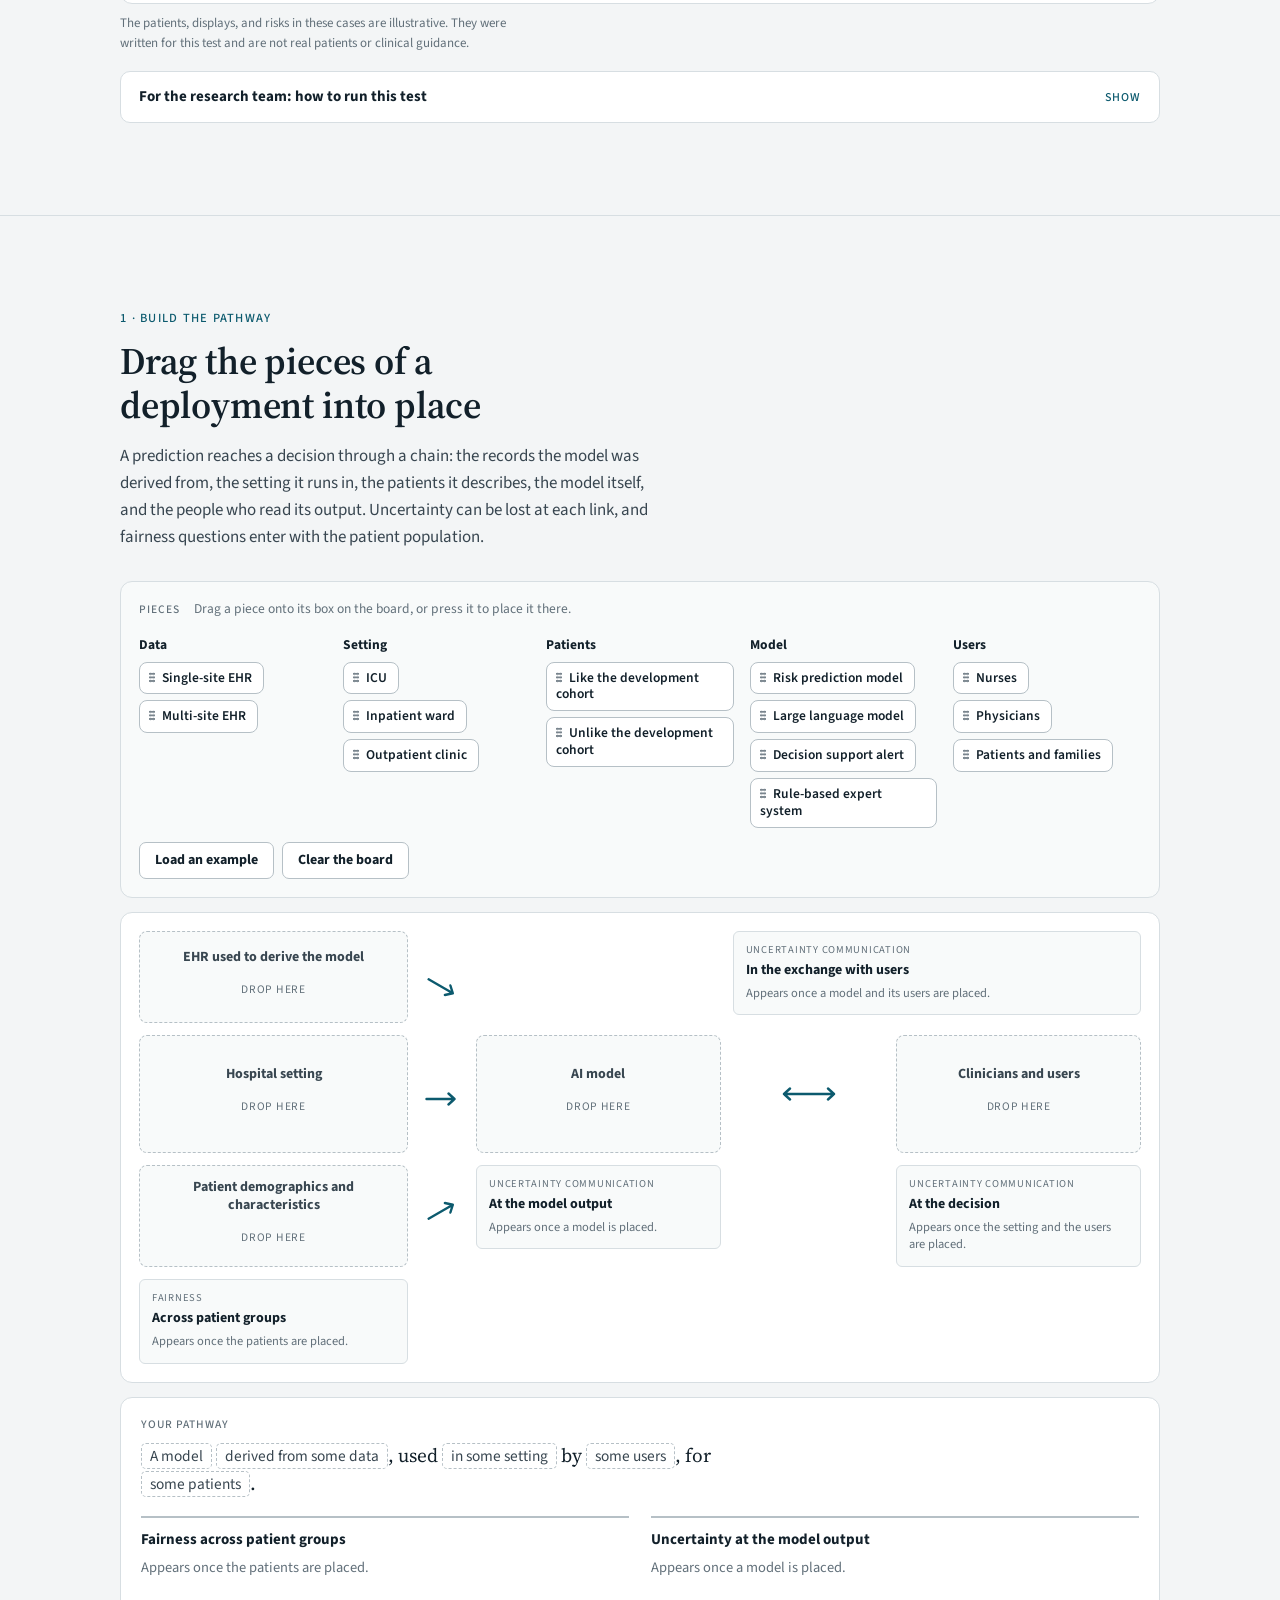
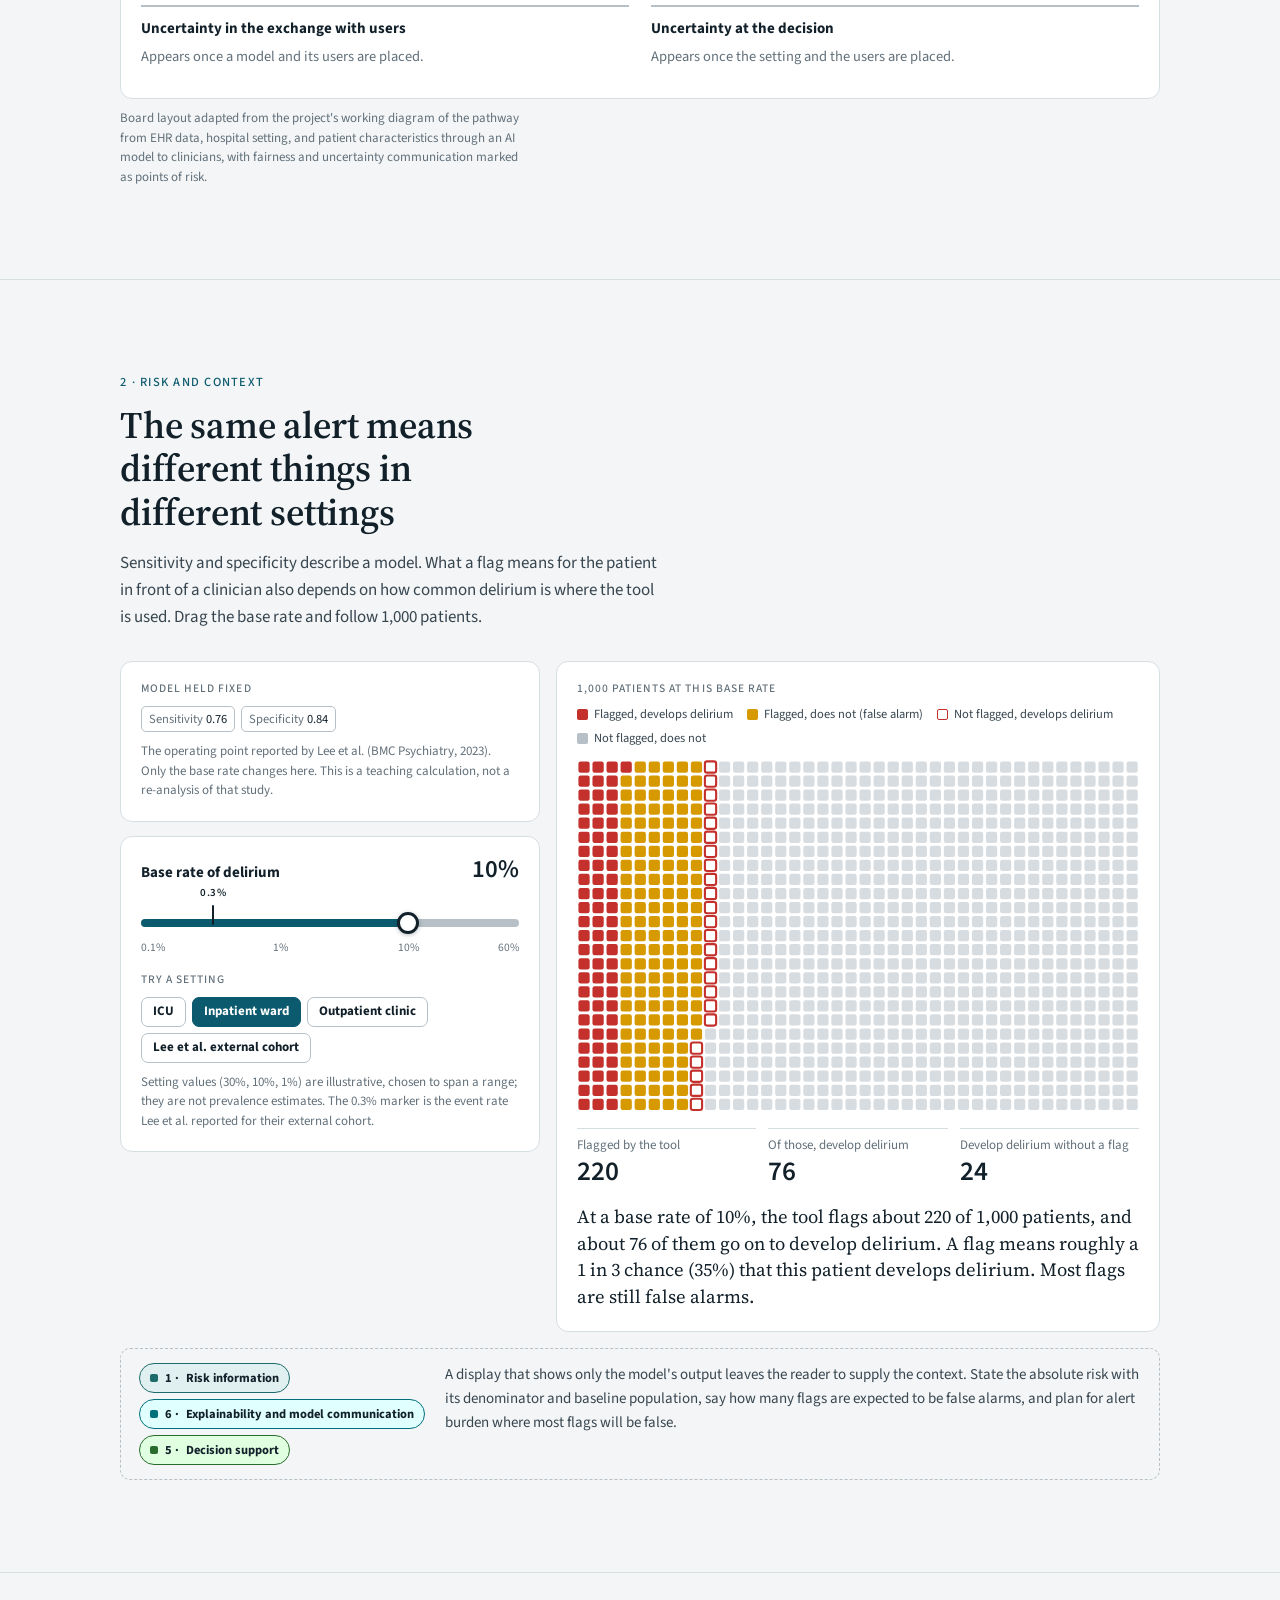
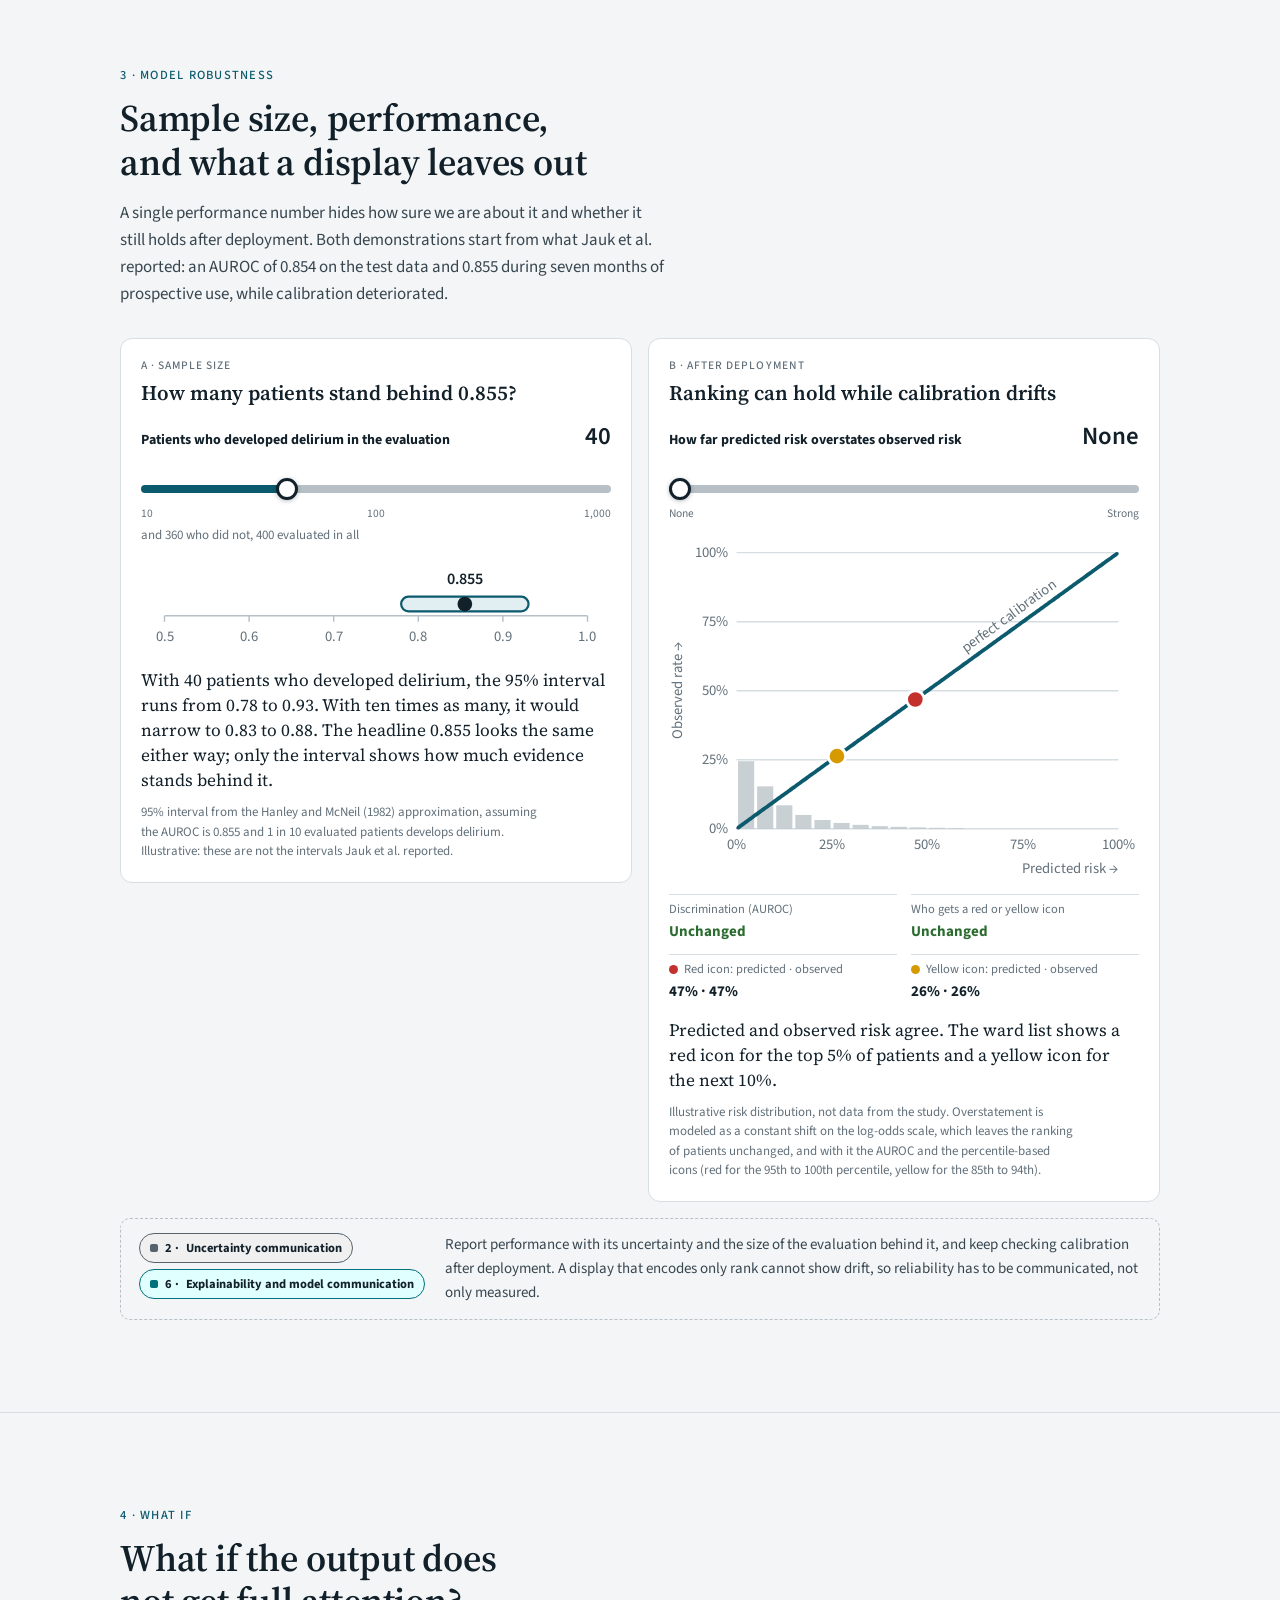
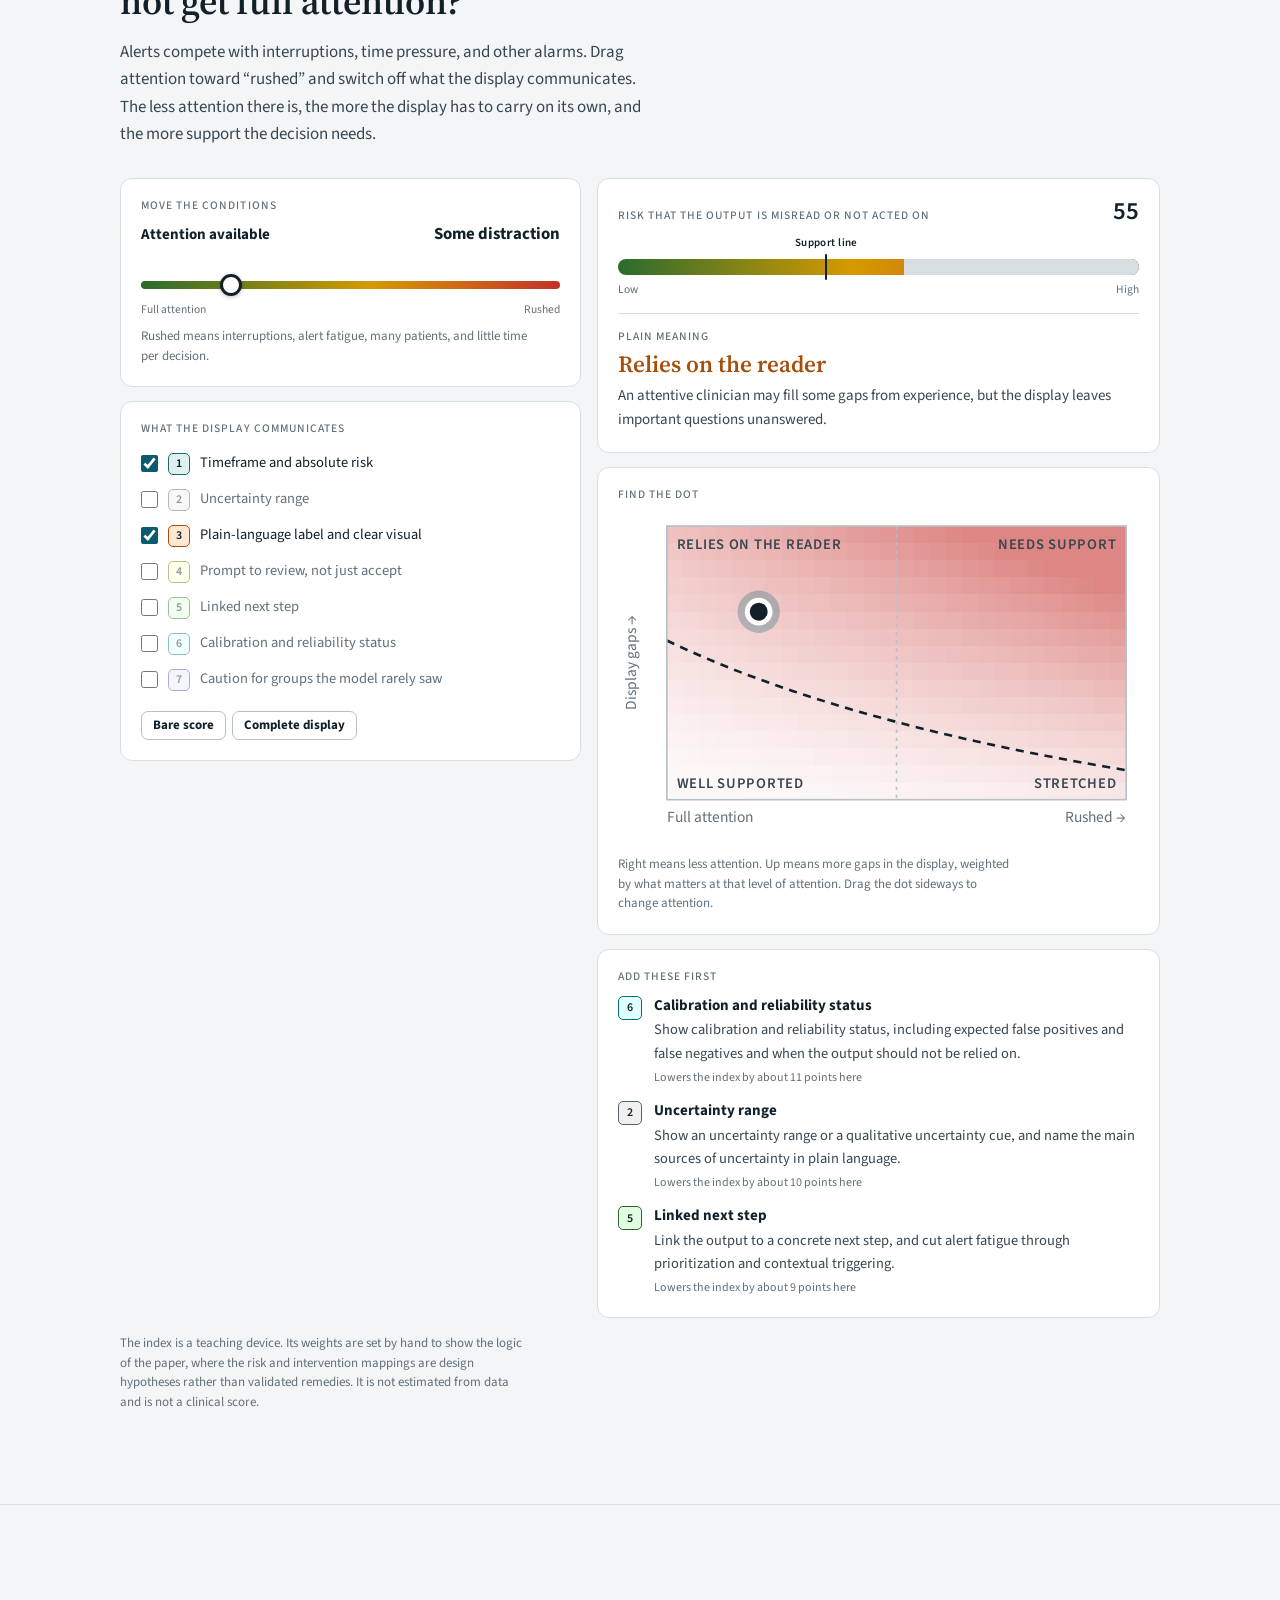
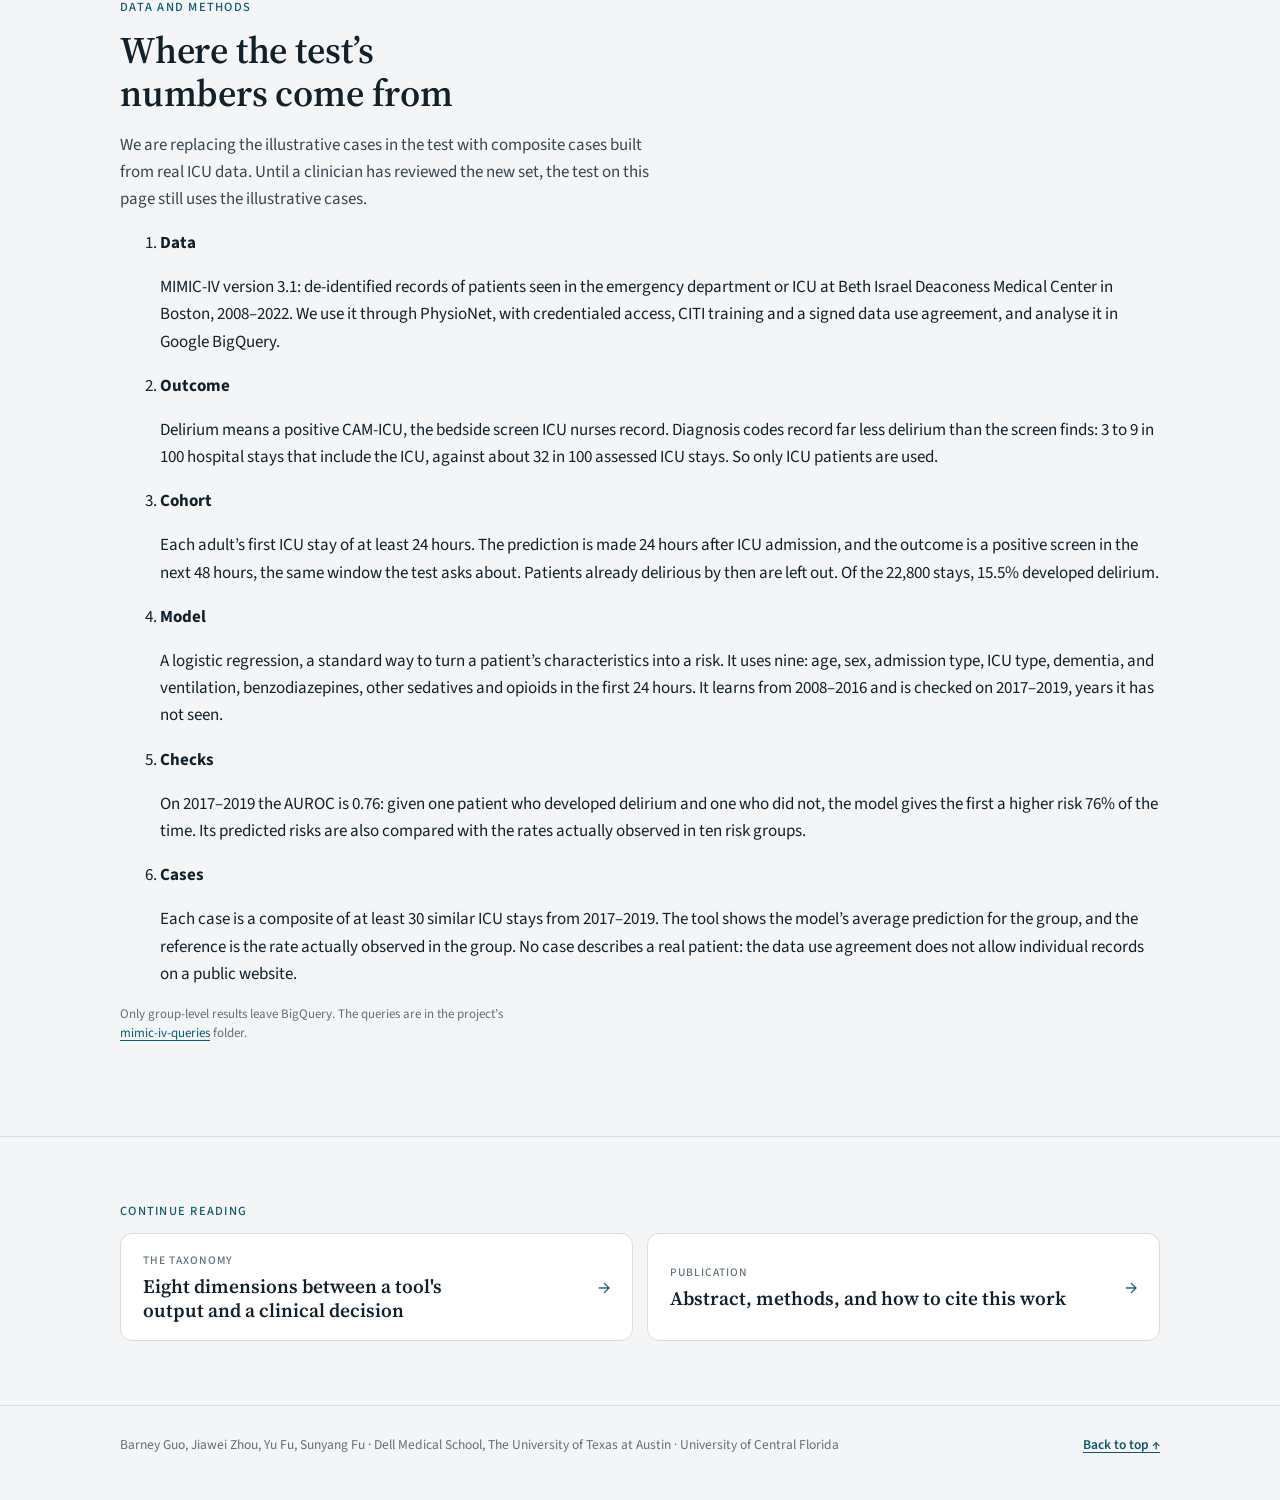
==== commit 82aa1365: "Explain on the Decision lab page where the test's numbers come from" ====
--- a/taxonomy-decision-lab.html
+++ b/taxonomy-decision-lab.html
@@ -408,6 +408,23 @@
     </div>
   </section>
 
+  <section class="sec" id="data" aria-labelledby="data-title">
+    <div class="frame">
+      <p class="kicker"><span data-l="en">Data and methods</span><span data-l="zh">数据与方法</span></p>
+      <h2 id="data-title"><span data-l="en">Where the test’s numbers come from</span><span data-l="zh">测试中的数字从哪里来</span></h2>
+      <p class="lede"><span data-l="en">We are replacing the illustrative cases in the test with composite cases built from real ICU data. Until a clinician has reviewed the new set, the test on this page still uses the illustrative cases.</span><span data-l="zh">我们正在把测试里的示例病例，换成用真实 ICU 数据构建的复合病例。在临床人员审核新病例之前，本页的测试仍使用示例病例。</span></p>
+      <ol class="data-steps">
+        <li><b><span data-l="en">Data</span><span data-l="zh">数据</span></b><p><span data-l="en">MIMIC-IV version 3.1: de-identified records of patients seen in the emergency department or ICU at Beth Israel Deaconess Medical Center in Boston, 2008–2022. We use it through PhysioNet, with credentialed access, CITI training and a signed data use agreement, and analyse it in Google BigQuery.</span><span data-l="zh">MIMIC-IV 3.1 版：波士顿 Beth Israel Deaconess 医疗中心 2008–2022 年急诊和 ICU 患者的去标识化记录。我们通过 PhysioNet 获得使用权限（通过资格审核、完成 CITI 培训并签署数据使用协议），在 Google BigQuery 中分析。</span></p></li>
+        <li><b><span data-l="en">Outcome</span><span data-l="zh">结局</span></b><p><span data-l="en">Delirium means a positive CAM-ICU, the bedside screen ICU nurses record. Diagnosis codes record far less delirium than the screen finds: 3 to 9 in 100 hospital stays that include the ICU, against about 32 in 100 assessed ICU stays. So only ICU patients are used.</span><span data-l="zh">谵妄以 CAM-ICU 阳性为准，这是 ICU 护士在床边做的筛查。诊断编码记录的谵妄远少于筛查发现的：含 ICU 的住院中只有 3–9%，而做过评估的 ICU 住院约为 32%。所以只使用 ICU 患者。</span></p></li>
+        <li><b><span data-l="en">Cohort</span><span data-l="zh">队列</span></b><p><span data-l="en">Each adult’s first ICU stay of at least 24 hours. The prediction is made 24 hours after ICU admission, and the outcome is a positive screen in the next 48 hours, the same window the test asks about. Patients already delirious by then are left out. Of the 22,800 stays, 15.5% developed delirium.</span><span data-l="zh">每位成年患者的第一次 ICU 住院，且至少住满 24 小时。预测在进入 ICU 24 小时后做出，结局是接下来 48 小时内筛查阳性，和测试题问的时间相同。此前已经谵妄的患者不计入。22,800 次住院中，15.5% 发生了谵妄。</span></p></li>
+        <li><b><span data-l="en">Model</span><span data-l="zh">模型</span></b><p><span data-l="en">A logistic regression, a standard way to turn a patient’s characteristics into a risk. It uses nine: age, sex, admission type, ICU type, dementia, and ventilation, benzodiazepines, other sedatives and opioids in the first 24 hours. It learns from 2008–2016 and is checked on 2017–2019, years it has not seen.</span><span data-l="zh">逻辑回归，这是把患者特征换算成风险的一种常用方法。模型用九项特征：年龄、性别、入院类型、ICU 类型、痴呆，以及头 24 小时内的机械通气、苯二氮䓬类、其他镇静药和阿片类药物。模型用 2008–2016 年的数据训练，再用它没见过的 2017–2019 年数据检验。</span></p></li>
+        <li><b><span data-l="en">Checks</span><span data-l="zh">检验</span></b><p><span data-l="en">On 2017–2019 the AUROC is 0.76: given one patient who developed delirium and one who did not, the model gives the first a higher risk 76% of the time. Its predicted risks are also compared with the rates actually observed in ten risk groups.</span><span data-l="zh">在 2017–2019 年的数据上，AUROC 为 0.76：任取一位发生谵妄和一位没有发生的患者，模型有 76% 的机会给前者更高的风险。我们还按十个风险组，比较了预测风险和实际发生率。</span></p></li>
+        <li><b><span data-l="en">Cases</span><span data-l="zh">病例</span></b><p><span data-l="en">Each case is a composite of at least 30 similar ICU stays from 2017–2019. The tool shows the model’s average prediction for the group, and the reference is the rate actually observed in the group. No case describes a real patient: the data use agreement does not allow individual records on a public website.</span><span data-l="zh">每个病例由 2017–2019 年至少 30 次相似的 ICU 住院合成。工具显示的是模型对这群人的平均预测，参考答案是这群人实际的发生率。没有任何病例描述真实的某一位患者：数据使用协议不允许把单个患者的记录放在公开网站上。</span></p></li>
+      </ol>
+      <p class="lab-small data-note"><span data-l="en">Only group-level results leave BigQuery. The queries are in the project’s <a href="https://github.com/brguo55/005-data-communication-taxonomy-delirium-2026/tree/main/mimic-iv-queries">mimic-iv-queries</a> folder.</span><span data-l="zh">只有群体层面的汇总结果会离开 BigQuery。所有查询都在项目的 <a href="https://github.com/brguo55/005-data-communication-taxonomy-delirium-2026/tree/main/mimic-iv-queries">mimic-iv-queries</a> 文件夹里。</span></p>
+    </div>
+  </section>
+
   <nav class="sec next" aria-labelledby="next-title">
     <div class="frame">
       <p class="kicker" id="next-title"><span data-l="en">Continue reading</span><span data-l="zh">继续阅读</span></p>
